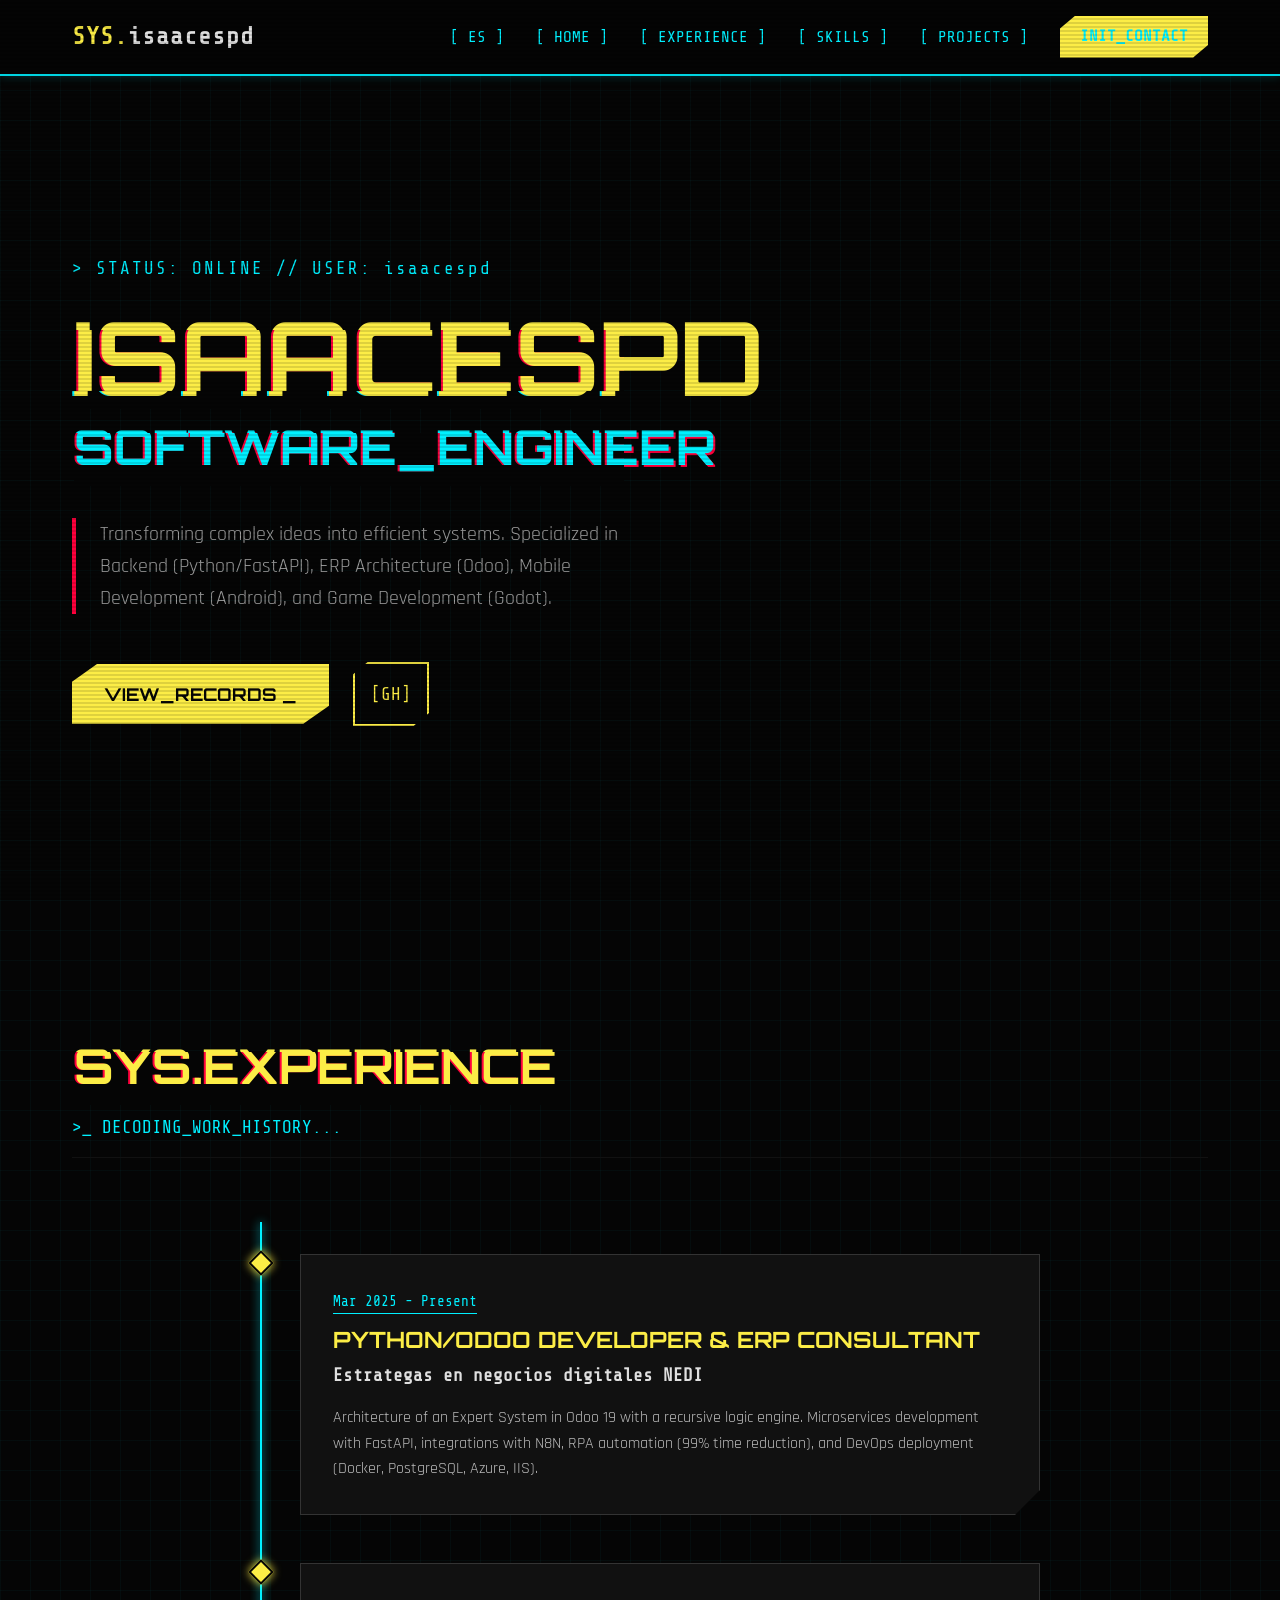
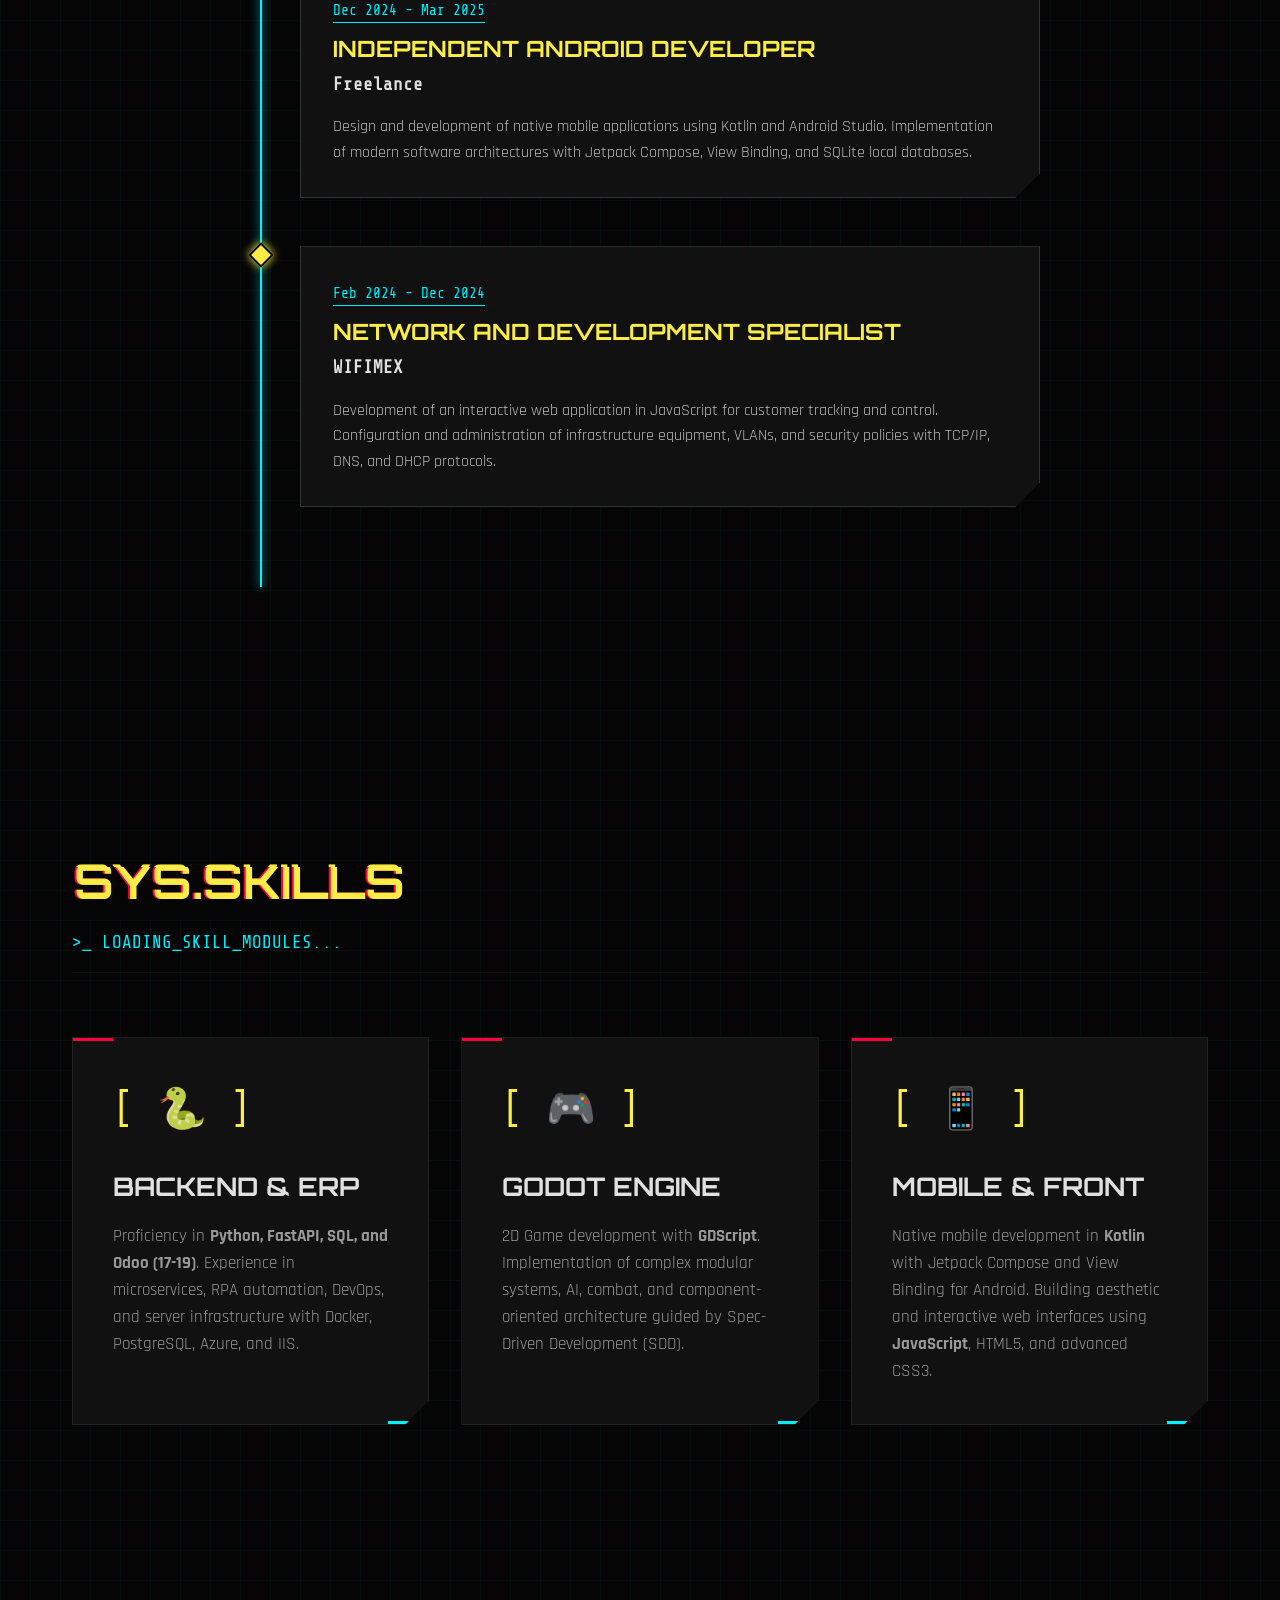
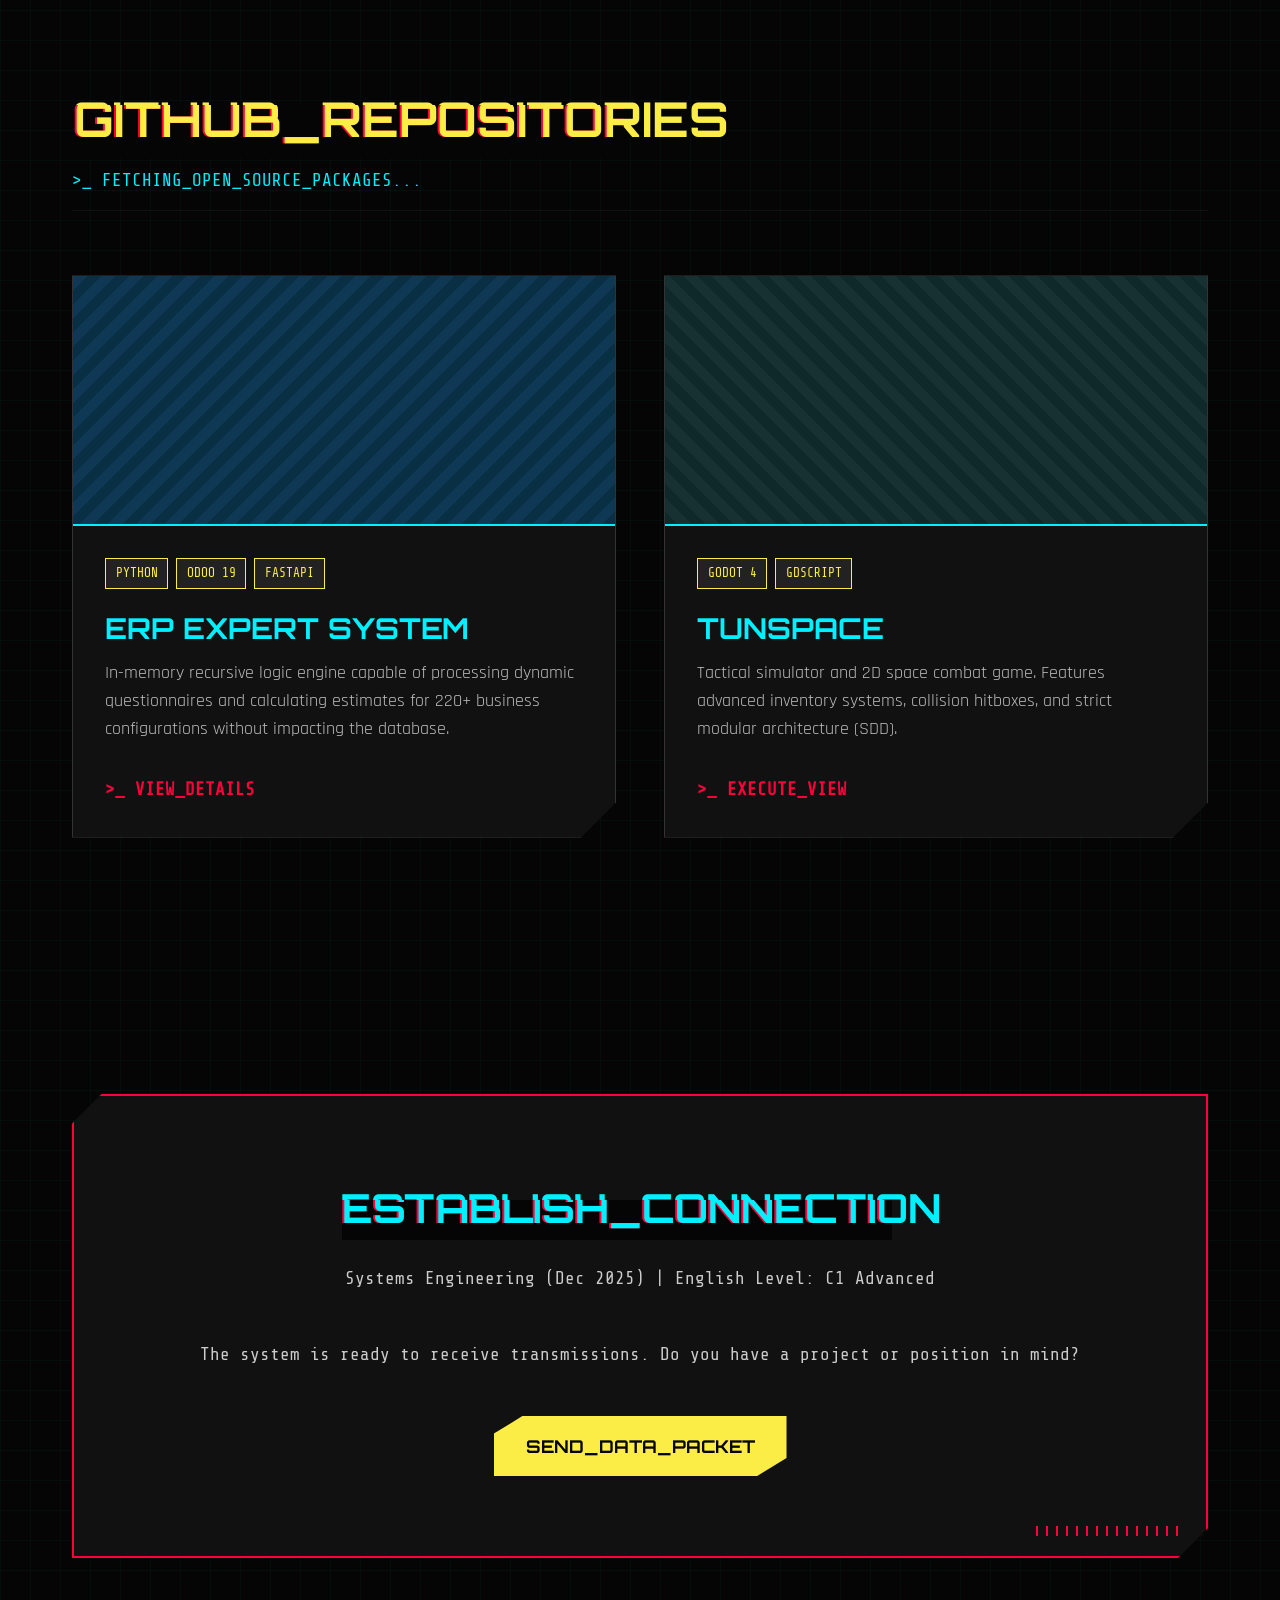
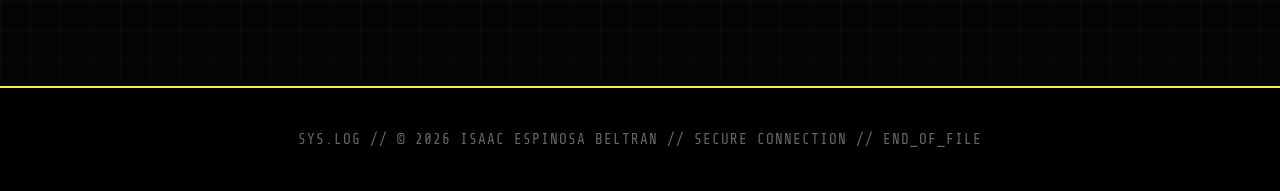
==== en.html @ ee54da90 "Add English translation (en.html) and language toggle" ====
<!DOCTYPE html>
<html lang="en">
<head>
    <meta charset="UTF-8">
    <meta name="viewport" content="width=device-width, initial-scale=1.0">
    <title>Isaac Espinosa | SYS.PORTFOLIO</title>
    <meta name="description" content="Professional portfolio of Isaac Espinosa Beltran, software developer. Cyberpunk edition.">
    <link rel="preconnect" href="https://fonts.googleapis.com">
    <link rel="preconnect" href="https://fonts.gstatic.com" crossorigin>
    <link href="https://fonts.googleapis.com/css2?family=Orbitron:wght@400;700;900&family=Rajdhani:wght@400;500;600;700&family=Share+Tech+Mono&display=swap" rel="stylesheet">
    <link rel="stylesheet" href="style.css">
</head>
<body>
    <!-- Terminal Overlay -->
    <div class="scanlines"></div>

    <!-- Navigation -->
    <nav class="navbar">
        <div class="nav-content">
            <a href="#" class="logo">SYS.<span>isaacespd</span></a>
            <ul class="nav-links">
                <li><a href="index.html">[ ES ]</a></li>
                <li><a href="#inicio">[ HOME ]</a></li>
                <li><a href="#experiencia">[ EXPERIENCE ]</a></li>
                <li><a href="#habilidades">[ SKILLS ]</a></li>
                <li><a href="#proyectos">[ PROJECTS ]</a></li>
                <li><a href="#contacto" class="btn-cyberpunk btn-small">INIT_CONTACT</a></li>
            </ul>
        </div>
    </nav>

    <main>
        <!-- Hero Section -->
        <section id="inicio" class="hero">
            <div class="hero-content fade-in">
                <div class="terminal-badge">> STATUS: ONLINE // USER: isaacespd</div>
                <h1 class="hero-title glitch" data-text="isaacespd">isaacespd</h1>
                <h2 class="hero-subtitle glitch" data-text="Software_Engineer">Software_Engineer</h2>
                <p class="hero-desc">Transforming complex ideas into efficient systems. Specialized in Backend (Python/FastAPI), ERP Architecture (Odoo), Mobile Development (Android), and Game Development (Godot).</p>
                <div class="hero-actions">
                    <a href="#experiencia" class="btn-cyberpunk">VIEW_RECORDS <span class="blinking-cursor">_</span></a>
                    <a href="https://github.com/Isaacespd" target="_blank" class="btn-icon">
                        [GH]
                    </a>
                </div>
            </div>
        </section>

        <!-- Experience Section -->
        <section id="experiencia" class="section">
            <div class="section-header fade-in">
                <h2 class="glitch" data-text="SYS.EXPERIENCE">SYS.EXPERIENCE</h2>
                <p>>_ DECODING_WORK_HISTORY...</p>
            </div>
            
            <div class="timeline">
                <!-- Exp 1 -->
                <div class="timeline-item fade-in">
                    <div class="timeline-dot"></div>
                    <div class="timeline-content">
                        <span class="timeline-date">Mar 2025 - Present</span>
                        <h3>Python/Odoo Developer & ERP Consultant</h3>
                        <h4>Estrategas en negocios digitales NEDI</h4>
                        <p>Architecture of an Expert System in Odoo 19 with a recursive logic engine. Microservices development with FastAPI, integrations with N8N, RPA automation (99% time reduction), and DevOps deployment (Docker, PostgreSQL, Azure, IIS).</p>
                    </div>
                </div>
                
                <!-- Exp 2 -->
                <div class="timeline-item fade-in">
                    <div class="timeline-dot"></div>
                    <div class="timeline-content">
                        <span class="timeline-date">Dec 2024 - Mar 2025</span>
                        <h3>Independent Android Developer</h3>
                        <h4>Freelance</h4>
                        <p>Design and development of native mobile applications using Kotlin and Android Studio. Implementation of modern software architectures with Jetpack Compose, View Binding, and SQLite local databases.</p>
                    </div>
                </div>

                <!-- Exp 3 -->
                <div class="timeline-item fade-in">
                    <div class="timeline-dot"></div>
                    <div class="timeline-content">
                        <span class="timeline-date">Feb 2024 - Dec 2024</span>
                        <h3>Network and Development Specialist</h3>
                        <h4>WIFIMEX</h4>
                        <p>Development of an interactive web application in JavaScript for customer tracking and control. Configuration and administration of infrastructure equipment, VLANs, and security policies with TCP/IP, DNS, and DHCP protocols.</p>
                    </div>
                </div>
            </div>
        </section>

        <!-- Skills Section -->
        <section id="habilidades" class="section">
            <div class="section-header fade-in">
                <h2 class="glitch" data-text="SYS.SKILLS">SYS.SKILLS</h2>
                <p>>_ LOADING_SKILL_MODULES...</p>
            </div>
            
            <div class="skills-grid">
                <div class="skill-card fade-in">
                    <div class="card-deco-top"></div>
                    <div class="skill-icon">[ 🐍 ]</div>
                    <h3>Backend & ERP</h3>
                    <p>Proficiency in <strong>Python, FastAPI, SQL, and Odoo (17-19)</strong>. Experience in microservices, RPA automation, DevOps, and server infrastructure with Docker, PostgreSQL, Azure, and IIS.</p>
                    <div class="card-deco-bottom"></div>
                </div>
                <div class="skill-card fade-in" style="transition-delay: 0.1s;">
                    <div class="card-deco-top"></div>
                    <div class="skill-icon">[ 🎮 ]</div>
                    <h3>Godot Engine</h3>
                    <p>2D Game development with <strong>GDScript</strong>. Implementation of complex modular systems, AI, combat, and component-oriented architecture guided by Spec-Driven Development (SDD).</p>
                    <div class="card-deco-bottom"></div>
                </div>
                <div class="skill-card fade-in" style="transition-delay: 0.2s;">
                    <div class="card-deco-top"></div>
                    <div class="skill-icon">[ 📱 ]</div>
                    <h3>Mobile & Front</h3>
                    <p>Native mobile development in <strong>Kotlin</strong> with Jetpack Compose and View Binding for Android. Building aesthetic and interactive web interfaces using <strong>JavaScript</strong>, HTML5, and advanced CSS3.</p>
                    <div class="card-deco-bottom"></div>
                </div>
            </div>
        </section>

        <!-- Projects Section -->
        <section id="proyectos" class="section">
            <div class="section-header fade-in">
                <h2 class="glitch" data-text="GITHUB_REPOSITORIES">GITHUB_REPOSITORIES</h2>
                <p>>_ FETCHING_OPEN_SOURCE_PACKAGES...</p>
            </div>
            
            <div class="projects-grid">
                <!-- Project 1 (Odoo) -->
                <div class="project-card fade-in">
                    <div class="project-img bg-cyberpunk-alt">
                        <div class="overlay-scan"></div>
                    </div>
                    <div class="project-info">
                        <div class="project-tags">
                            <span class="tag">PYTHON</span>
                            <span class="tag">ODOO 19</span>
                            <span class="tag">FASTAPI</span>
                        </div>
                        <h3>ERP Expert System</h3>
                        <p>In-memory recursive logic engine capable of processing dynamic questionnaires and calculating estimates for 220+ business configurations without impacting the database.</p>
                        <a href="#experiencia" class="project-link">>_ VIEW_DETAILS</a>
                    </div>
                </div>

                <!-- Project 2 (Tunspace) -->
                <div class="project-card fade-in" style="transition-delay: 0.1s;">
                    <div class="project-img bg-cyberpunk">
                        <div class="overlay-scan"></div>
                    </div>
                    <div class="project-info">
                        <div class="project-tags">
                            <span class="tag">GODOT 4</span>
                            <span class="tag">GDSCRIPT</span>
                        </div>
                        <h3>Tunspace</h3>
                        <p>Tactical simulator and 2D space combat game. Features advanced inventory systems, collision hitboxes, and strict modular architecture (SDD).</p>
                        <a href="https://github.com/" target="_blank" class="project-link">>_ EXECUTE_VIEW</a>
                    </div>
                </div>
            </div>
        </section>

        <!-- Contact Section -->
        <section id="contacto" class="section">
            <div class="contact-card fade-in">
                <h2 class="glitch" data-text="ESTABLISH_CONNECTION">ESTABLISH_CONNECTION</h2>
                <p>Systems Engineering (Dec 2025) | English Level: C1 Advanced</p>
                <p>The system is ready to receive transmissions. Do you have a project or position in mind?</p>
                <a href="mailto:isaacespinosabel@gmail.com" class="btn-cyberpunk">SEND_DATA_PACKET</a>
                <div class="deco-lines"></div>
            </div>
        </section>
    </main>

    <footer>
        <p>SYS.LOG // &copy; 2026 ISAAC ESPINOSA BELTRAN // SECURE CONNECTION // END_OF_FILE</p>
    </footer>

    <script src="script.js"></script>
</body>
</html>
---- style.css ----
:root {
    /* Paleta Cyberpunk */
    --cp-yellow: #fced46; /* Cyberpunk Yellow */
    --cp-blue: #00f0ff; /* Neon Blue */
    --cp-red: #ff003c;  /* Neon Red/Pink */
    --cp-dark: #050505; /* Black */
    --cp-gray: #111111;
    --cp-text: #e0e0e0;
    
    /* Tipografías */
    --font-heading: 'Orbitron', sans-serif;
    --font-body: 'Rajdhani', sans-serif;
    --font-mono: 'Share Tech Mono', monospace;
    
    --transition: all 0.25s ease-out;
}

* {
    margin: 0;
    padding: 0;
    box-sizing: border-box;
}

html {
    scroll-behavior: smooth;
    background-color: var(--cp-dark);
}

body {
    background-color: var(--cp-dark);
    color: var(--cp-text);
    font-family: var(--font-body);
    font-size: 1.1rem;
    line-height: 1.6;
    overflow-x: hidden;
    position: relative;
    /* Patrón de cuadrícula de fondo */
    background-image: 
        linear-gradient(rgba(0, 240, 255, 0.03) 1px, transparent 1px),
        linear-gradient(90deg, rgba(0, 240, 255, 0.03) 1px, transparent 1px);
    background-size: 30px 30px;
}

/* Efecto de TV CTR (Scanlines) */
.scanlines {
    position: fixed;
    top: 0;
    left: 0;
    width: 100vw;
    height: 100vh;
    background: linear-gradient(to bottom, rgba(255,255,255,0), rgba(255,255,255,0) 50%, rgba(0,0,0,0.15) 50%, rgba(0,0,0,0.15));
    background-size: 100% 4px;
    z-index: 9999;
    pointer-events: none;
    opacity: 0.8;
}

/* Tipografía Básica */
h1, h2, h3 {
    font-family: var(--font-heading);
    text-transform: uppercase;
    color: var(--cp-text);
}

/* Efecto Glitch para Texto */
.glitch {
    position: relative;
    display: inline-block;
}

.glitch::before, .glitch::after {
    content: attr(data-text);
    position: absolute;
    top: 0;
    left: 0;
    width: 100%;
    height: 100%;
    background: var(--cp-dark);
}

.glitch::before {
    left: 2px;
    text-shadow: -2px 0 var(--cp-red);
    clip: rect(24px, 550px, 90px, 0);
    animation: glitch-anim 3s infinite linear alternate-reverse;
}

.glitch::after {
    left: -2px;
    text-shadow: -2px 0 var(--cp-blue);
    clip: rect(85px, 550px, 140px, 0);
    animation: glitch-anim 2.5s infinite linear alternate-reverse;
}

@keyframes glitch-anim {
    0% { clip: rect(20px, 9999px, 91px, 0); }
    5% { clip: rect(62px, 9999px, 12px, 0); }
    10% { clip: rect(100px, 9999px, 83px, 0); }
    15% { clip: rect(4px, 9999px, 10px, 0); }
    20% { clip: rect(72px, 9999px, 35px, 0); }
    25% { clip: rect(100px, 9999px, 53px, 0); }
    30% { clip: rect(25px, 9999px, 20px, 0); }
    35% { clip: rect(49px, 9999px, 60px, 0); }
    40% { clip: rect(12px, 9999px, 73px, 0); }
    45% { clip: rect(85px, 9999px, 2px, 0); }
    50% { clip: rect(51px, 9999px, 93px, 0); }
    55% { clip: rect(31px, 9999px, 12px, 0); }
    60% { clip: rect(74px, 9999px, 50px, 0); }
    65% { clip: rect(6px, 9999px, 85px, 0); }
    70% { clip: rect(43px, 9999px, 23px, 0); }
    75% { clip: rect(98px, 9999px, 18px, 0); }
    80% { clip: rect(15px, 9999px, 72px, 0); }
    85% { clip: rect(55px, 9999px, 49px, 0); }
    90% { clip: rect(100px, 9999px, 30px, 0); }
    95% { clip: rect(33px, 9999px, 55px, 0); }
    100% { clip: rect(66px, 9999px, 70px, 0); }
}

/* Barra de Navegación */
.navbar {
    position: fixed;
    top: 0;
    left: 0;
    width: 100%;
    padding: 1rem 0;
    z-index: 1000;
    background: rgba(5, 5, 5, 0.95);
    border-bottom: 2px solid var(--cp-blue);
    box-shadow: 0 0 10px rgba(0, 240, 255, 0.2);
}

.nav-content {
    max-width: 1200px;
    margin: 0 auto;
    padding: 0 2rem;
    display: flex;
    justify-content: space-between;
    align-items: center;
}

.logo {
    font-family: var(--font-mono);
    font-size: 1.5rem;
    font-weight: 700;
    color: var(--cp-yellow);
    text-decoration: none;
    letter-spacing: 1px;
}

.logo span {
    color: var(--cp-text);
}

.nav-links {
    display: flex;
    gap: 2rem;
    list-style: none;
    align-items: center;
}

.nav-links a {
    font-family: var(--font-mono);
    color: var(--cp-blue);
    text-decoration: none;
    font-size: 1rem;
    transition: var(--transition);
}

.nav-links a:hover {
    color: var(--cp-yellow);
    text-shadow: 0 0 8px var(--cp-yellow);
}

/* Botones Cyberpunk con Clip-Path */
.btn-cyberpunk {
    display: inline-block;
    padding: 1rem 2rem;
    font-family: var(--font-heading);
    font-weight: 700;
    font-size: 1.1rem;
    color: var(--cp-dark);
    background-color: var(--cp-yellow);
    text-decoration: none;
    text-transform: uppercase;
    position: relative;
    border: none;
    cursor: pointer;
    clip-path: polygon(10% 0, 100% 0, 100% 70%, 90% 100%, 0 100%, 0 30%);
    transition: background-color 0.2s ease, transform 0.2s ease;
}

.btn-cyberpunk:hover {
    background-color: var(--cp-blue);
    transform: translate(-2px, -2px);
}

.btn-small {
    padding: 0.5rem 1.25rem;
    font-size: 0.9rem;
}

/* Decoración pseudo-elemento del botón */
.btn-cyberpunk::after {
    content: 'R26';
    position: absolute;
    bottom: -15px;
    right: 0;
    font-family: var(--font-mono);
    font-size: 0.6rem;
    color: var(--cp-yellow);
}

.btn-icon {
    display: inline-flex;
    align-items: center;
    justify-content: center;
    padding: 1rem;
    font-family: var(--font-mono);
    color: var(--cp-yellow);
    background: transparent;
    border: 2px solid var(--cp-yellow);
    text-decoration: none;
    clip-path: polygon(20% 0, 100% 0, 100% 80%, 80% 100%, 0 100%, 0 20%);
    transition: var(--transition);
}

.btn-icon:hover {
    background: var(--cp-yellow);
    color: var(--cp-dark);
}

/* Layout Principal */
main {
    max-width: 1200px;
    margin: 0 auto;
    padding: 0 2rem;
}

.section {
    padding: 8rem 0;
    position: relative;
}

/* Sección Hero */
.hero {
    min-height: 100vh;
    display: flex;
    align-items: center;
    padding-top: 5rem;
    position: relative;
}

.hero-content {
    max-width: 800px;
    position: relative;
    z-index: 10;
}

.terminal-badge {
    font-family: var(--font-mono);
    color: var(--cp-blue);
    margin-bottom: 1.5rem;
    font-size: 1.1rem;
    letter-spacing: 2px;
}

.hero-title {
    font-size: clamp(4rem, 8vw, 6.5rem);
    color: var(--cp-yellow);
    margin-bottom: 0;
    line-height: 1;
}

.hero-subtitle {
    font-size: clamp(2rem, 4vw, 3rem);
    color: var(--cp-blue);
    margin-bottom: 2rem;
    text-shadow: 2px 2px 0px var(--cp-red);
}

.hero-desc {
    font-size: 1.25rem;
    color: #a0a0a0;
    margin-bottom: 3rem;
    max-width: 600px;
    border-left: 4px solid var(--cp-red);
    padding-left: 1.5rem;
}

.hero-actions {
    display: flex;
    gap: 1.5rem;
    align-items: center;
}

.blinking-cursor {
    animation: blink 1s step-end infinite;
}

@keyframes blink {
    50% { opacity: 0; }
}

/* Sección Habilidades */
.section-header {
    margin-bottom: 4rem;
    border-bottom: 1px solid var(--cp-gray);
    padding-bottom: 1rem;
}

.section-header h2 {
    font-size: 3rem;
    color: var(--cp-yellow);
}

.section-header p {
    font-family: var(--font-mono);
    color: var(--cp-blue);
    margin-top: 0.5rem;
    font-size: 1.1rem;
}

.skills-grid {
    display: grid;
    grid-template-columns: repeat(auto-fit, minmax(300px, 1fr));
    gap: 2rem;
}

.skill-card {
    background: var(--cp-gray);
    padding: 2.5rem;
    position: relative;
    border: 1px solid #222;
    clip-path: polygon(0 0, 100% 0, 100% calc(100% - 25px), calc(100% - 25px) 100%, 0 100%);
    transition: var(--transition);
}

.skill-card:hover {
    border-color: var(--cp-blue);
    background: #151515;
    box-shadow: inset 0 0 15px rgba(0, 240, 255, 0.1);
}

.card-deco-top {
    position: absolute;
    top: 0; left: 0; width: 40px; height: 3px;
    background: var(--cp-red);
}

.card-deco-bottom {
    position: absolute;
    bottom: 0; right: 0; width: 40px; height: 3px;
    background: var(--cp-blue);
}

.skill-icon {
    font-family: var(--font-mono);
    font-size: 2.5rem;
    color: var(--cp-yellow);
    margin-bottom: 1.5rem;
}

.skill-card h3 {
    font-size: 1.6rem;
    margin-bottom: 1rem;
    color: var(--cp-text);
}

.skill-card p {
    color: #999;
    font-size: 1.05rem;
}

/* Sección Proyectos */
.projects-grid {
    display: grid;
    grid-template-columns: repeat(auto-fit, minmax(400px, 1fr));
    gap: 3rem;
}

.project-card {
    background: var(--cp-gray);
    position: relative;
    border: 1px solid #333;
    clip-path: polygon(0 0, 100% 0, 100% calc(100% - 35px), calc(100% - 35px) 100%, 0 100%);
    transition: var(--transition);
}

.project-card:hover {
    border-color: var(--cp-yellow);
    transform: translateY(-5px);
}

.project-img {
    width: 100%;
    height: 250px;
    position: relative;
    overflow: hidden;
}

/* Placeholder Patterns */
.bg-cyberpunk {
    background: repeating-linear-gradient(45deg, #111, #111 10px, #1a1a1a 10px, #1a1a1a 20px);
}

.bg-cyberpunk-alt {
    background: repeating-linear-gradient(-45deg, #0a192f, #0a192f 10px, #112240 10px, #112240 20px);
}

.overlay-scan {
    position: absolute;
    top: 0; left: 0; width: 100%; height: 100%;
    background: rgba(0, 240, 255, 0.1);
    border-bottom: 2px solid var(--cp-blue);
}

.project-info {
    padding: 2rem;
}

.project-tags {
    display: flex;
    gap: 0.5rem;
    margin-bottom: 1rem;
}

.tag {
    font-family: var(--font-mono);
    font-size: 0.8rem;
    padding: 0.25rem 0.6rem;
    background: #222;
    color: var(--cp-yellow);
    border: 1px solid var(--cp-yellow);
}

.project-info h3 {
    font-size: 1.8rem;
    margin-bottom: 0.5rem;
    color: var(--cp-blue);
}

.project-info p {
    color: #bbb;
    margin-bottom: 2rem;
}

.project-link {
    font-family: var(--font-mono);
    color: var(--cp-red);
    text-decoration: none;
    font-weight: bold;
    display: inline-block;
    transition: var(--transition);
}

.project-link:hover {
    color: var(--cp-yellow);
    text-shadow: 0 0 8px var(--cp-yellow);
}

/* Sección Contacto */
.contact-card {
    background: var(--cp-gray);
    border: 2px solid var(--cp-red);
    padding: 5rem 2rem;
    text-align: center;
    position: relative;
    clip-path: polygon(30px 0, 100% 0, 100% calc(100% - 30px), calc(100% - 30px) 100%, 0 100%, 0 30px);
}

.contact-card h2 {
    font-size: 2.5rem;
    color: var(--cp-blue);
    margin-bottom: 1.5rem;
}

.contact-card p {
    font-family: var(--font-mono);
    color: #ccc;
    font-size: 1.1rem;
    margin-bottom: 3rem;
}

.deco-lines {
    position: absolute;
    bottom: 20px;
    right: 20px;
    width: 150px;
    height: 10px;
    background: repeating-linear-gradient(90deg, var(--cp-red), var(--cp-red) 2px, transparent 2px, transparent 10px);
}

/* Footer */
footer {
    background: #000;
    border-top: 2px solid var(--cp-yellow);
    padding: 2.5rem;
    text-align: center;
    font-family: var(--font-mono);
    color: #666;
    font-size: 0.9rem;
    letter-spacing: 1px;
}

/* Timeline de Experiencia */
.timeline {
    position: relative;
    max-width: 800px;
    margin: 0 auto;
    padding: 2rem 0;
}

.timeline::before {
    content: '';
    position: absolute;
    top: 0;
    left: 20px;
    height: 100%;
    width: 2px;
    background: var(--cp-blue);
    box-shadow: 0 0 10px var(--cp-blue);
}

.timeline-item {
    position: relative;
    padding-left: 60px;
    margin-bottom: 3rem;
}

.timeline-dot {
    position: absolute;
    left: 12px;
    top: 0;
    width: 18px;
    height: 18px;
    background: var(--cp-yellow);
    border: 2px solid var(--cp-dark);
    box-shadow: 0 0 10px var(--cp-yellow);
    transform: rotate(45deg);
}

.timeline-content {
    background: var(--cp-gray);
    padding: 2rem;
    border: 1px solid #333;
    clip-path: polygon(0 0, 100% 0, 100% calc(100% - 25px), calc(100% - 25px) 100%, 0 100%);
    transition: var(--transition);
}

.timeline-content:hover {
    border-color: var(--cp-red);
}

.timeline-date {
    display: inline-block;
    font-family: var(--font-mono);
    color: var(--cp-blue);
    font-size: 0.9rem;
    margin-bottom: 0.5rem;
    border-bottom: 1px solid var(--cp-blue);
}

.timeline-content h3 {
    color: var(--cp-yellow);
    font-size: 1.4rem;
    margin-bottom: 0.2rem;
}

.timeline-content h4 {
    color: var(--cp-text);
    font-size: 1.1rem;
    margin-bottom: 1rem;
    font-family: var(--font-mono);
}

.timeline-content p {
    color: #bbb;
    font-size: 1rem;
}

/* Animaciones y utilidades (Scroll Reveal) */
.fade-in {
    opacity: 0;
    transform: translateY(20px);
    transition: opacity 0.6s ease-out, transform 0.6s ease-out;
}

.fade-in.visible {
    opacity: 1;
    transform: translateY(0);
}

/* Responsivo */
@media (max-width: 768px) {
    .nav-links {
        display: none; /* Ideal para añadir menú lateral después */
    }
    
    .hero-title {
        font-size: 3rem;
    }
    
    .hero-subtitle {
        font-size: 1.8rem;
    }
    
    .section {
        padding: 5rem 0;
    }
    
    .projects-grid {
        grid-template-columns: 1fr;
    }
    
    .hero-actions {
        flex-direction: column;
        align-items: flex-start;
    }
}
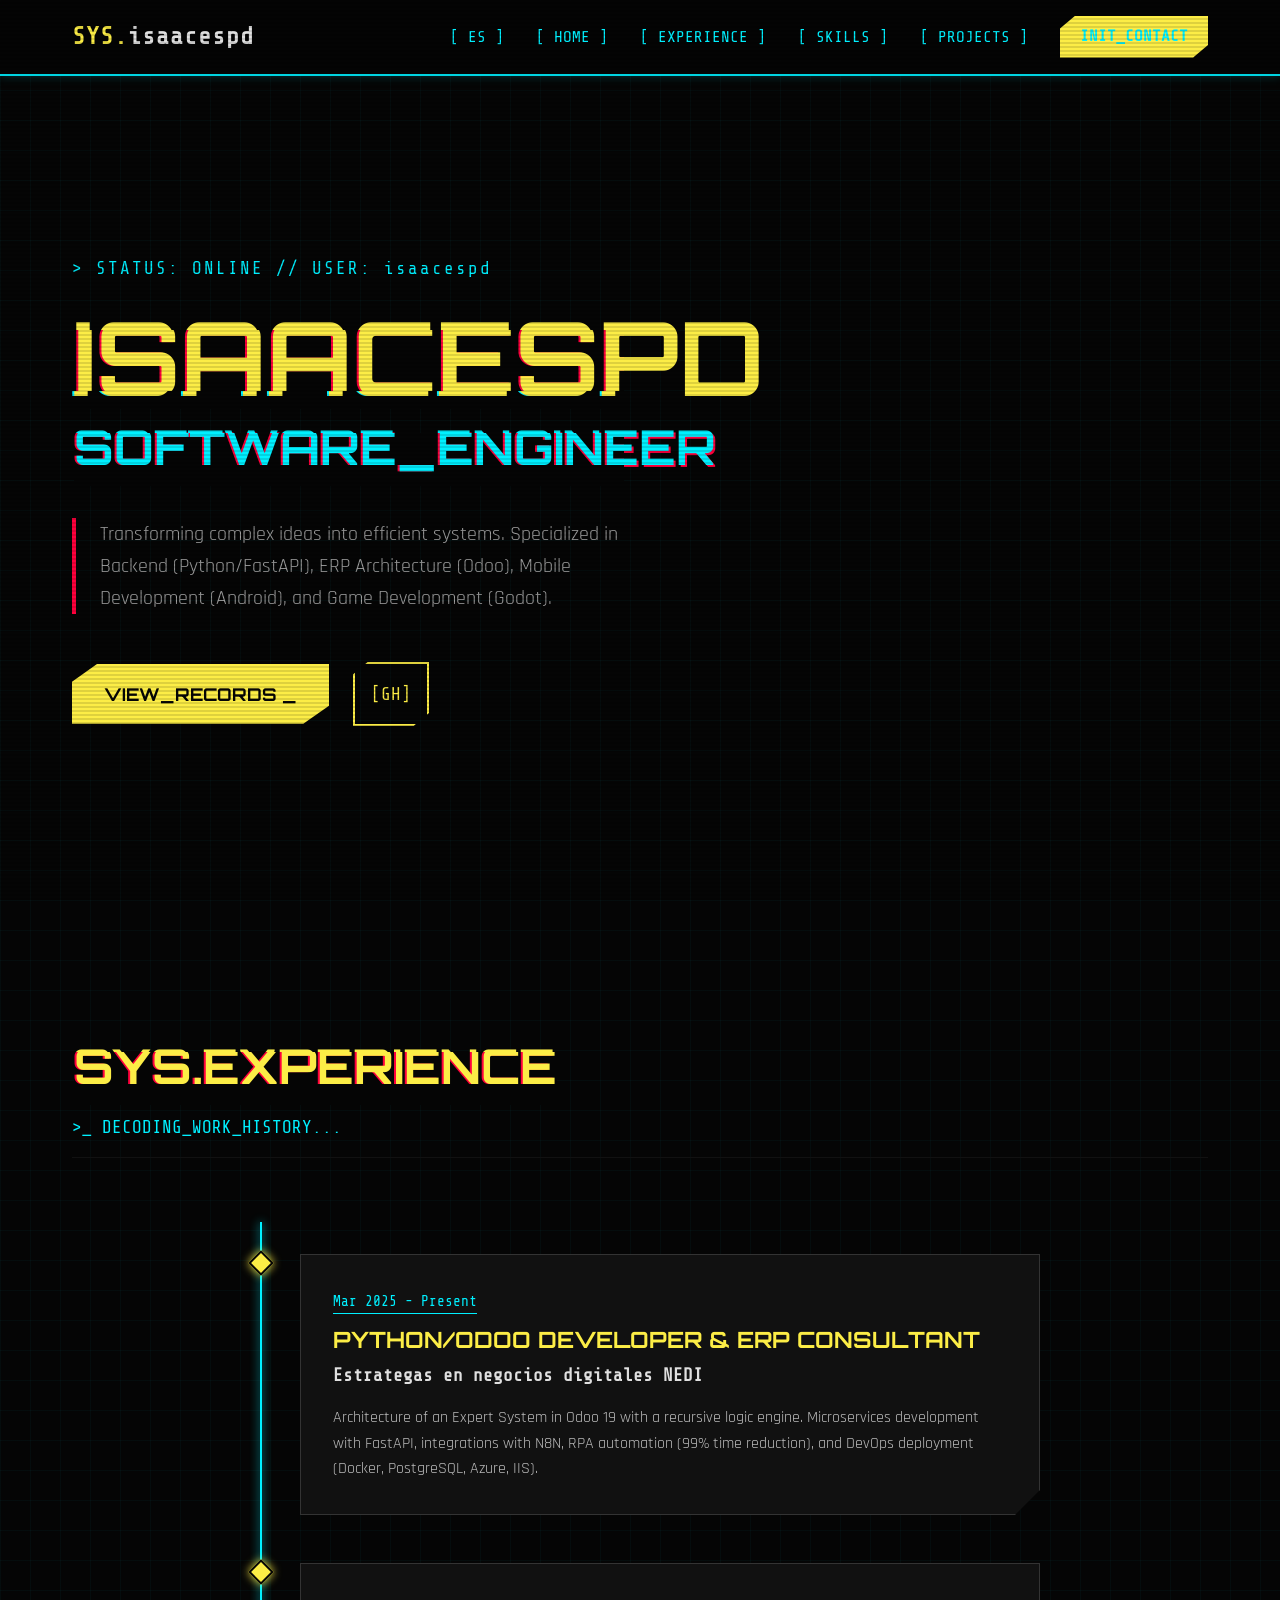
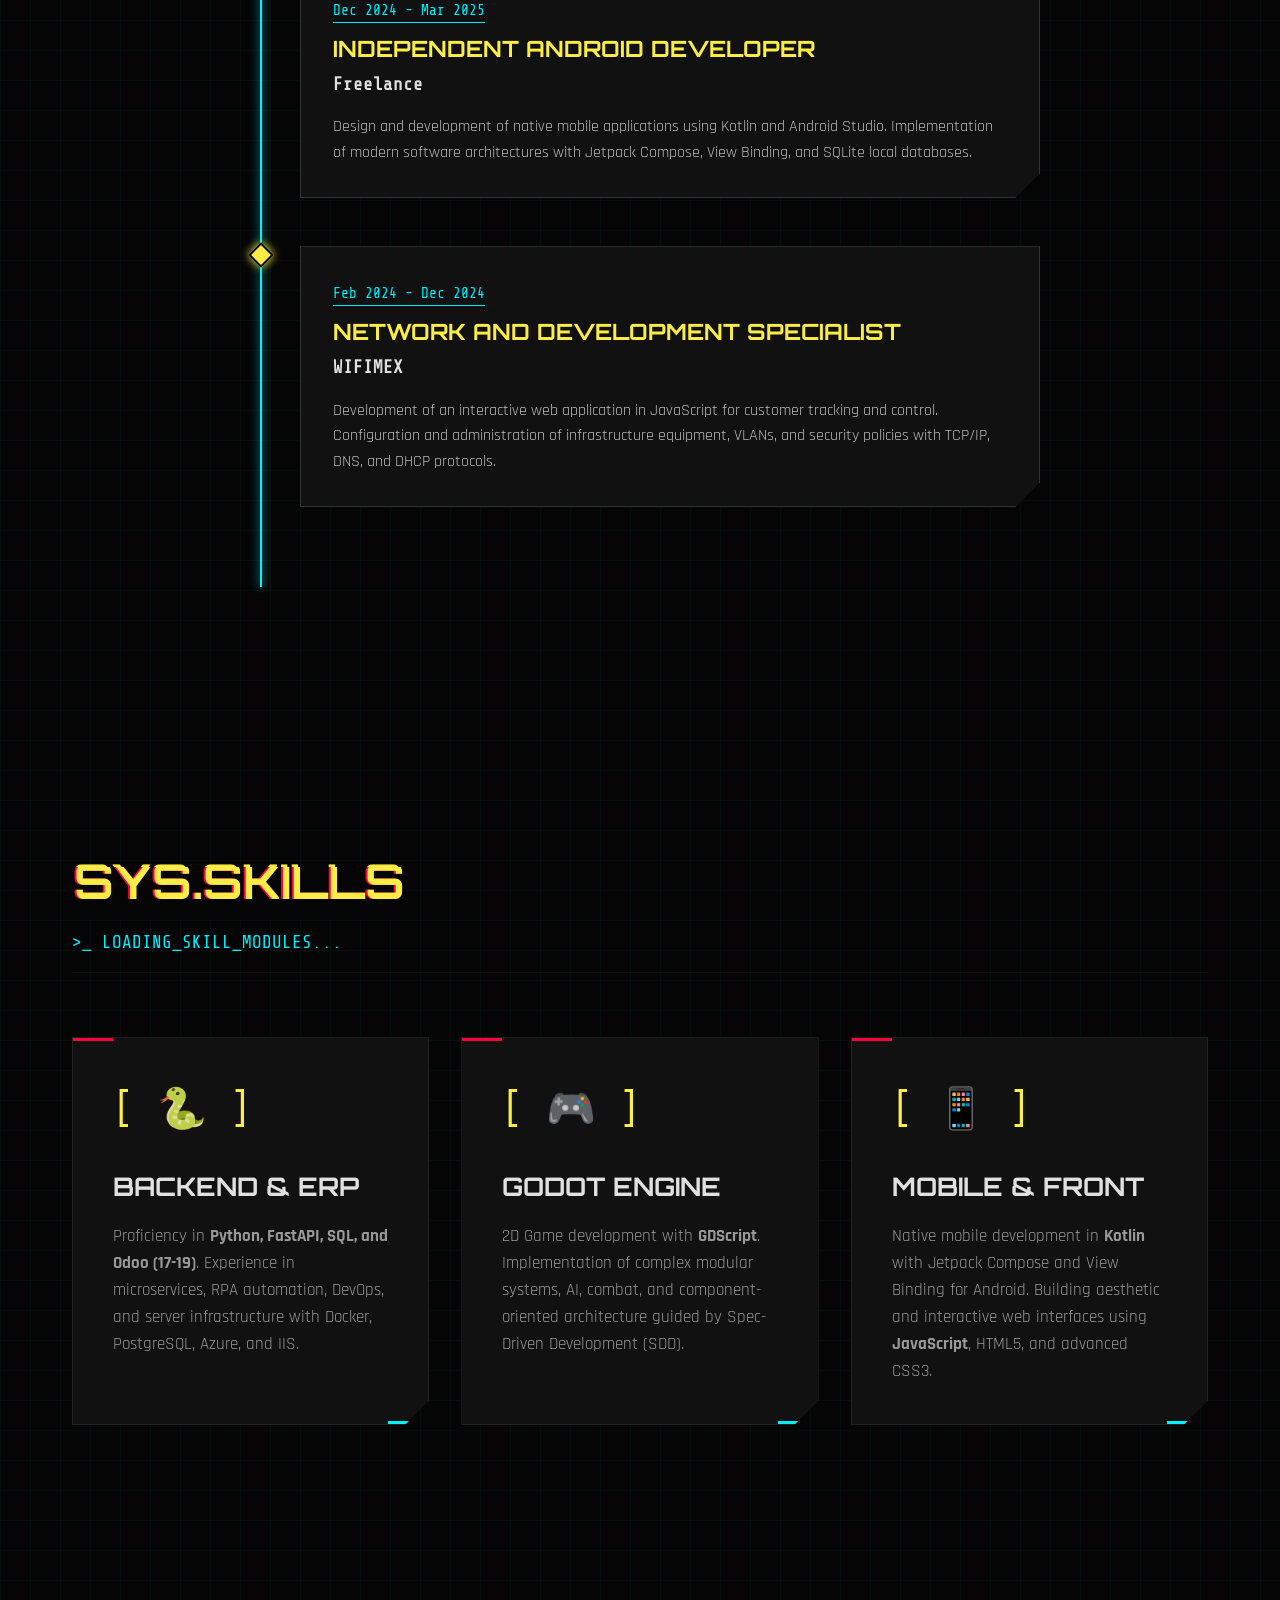
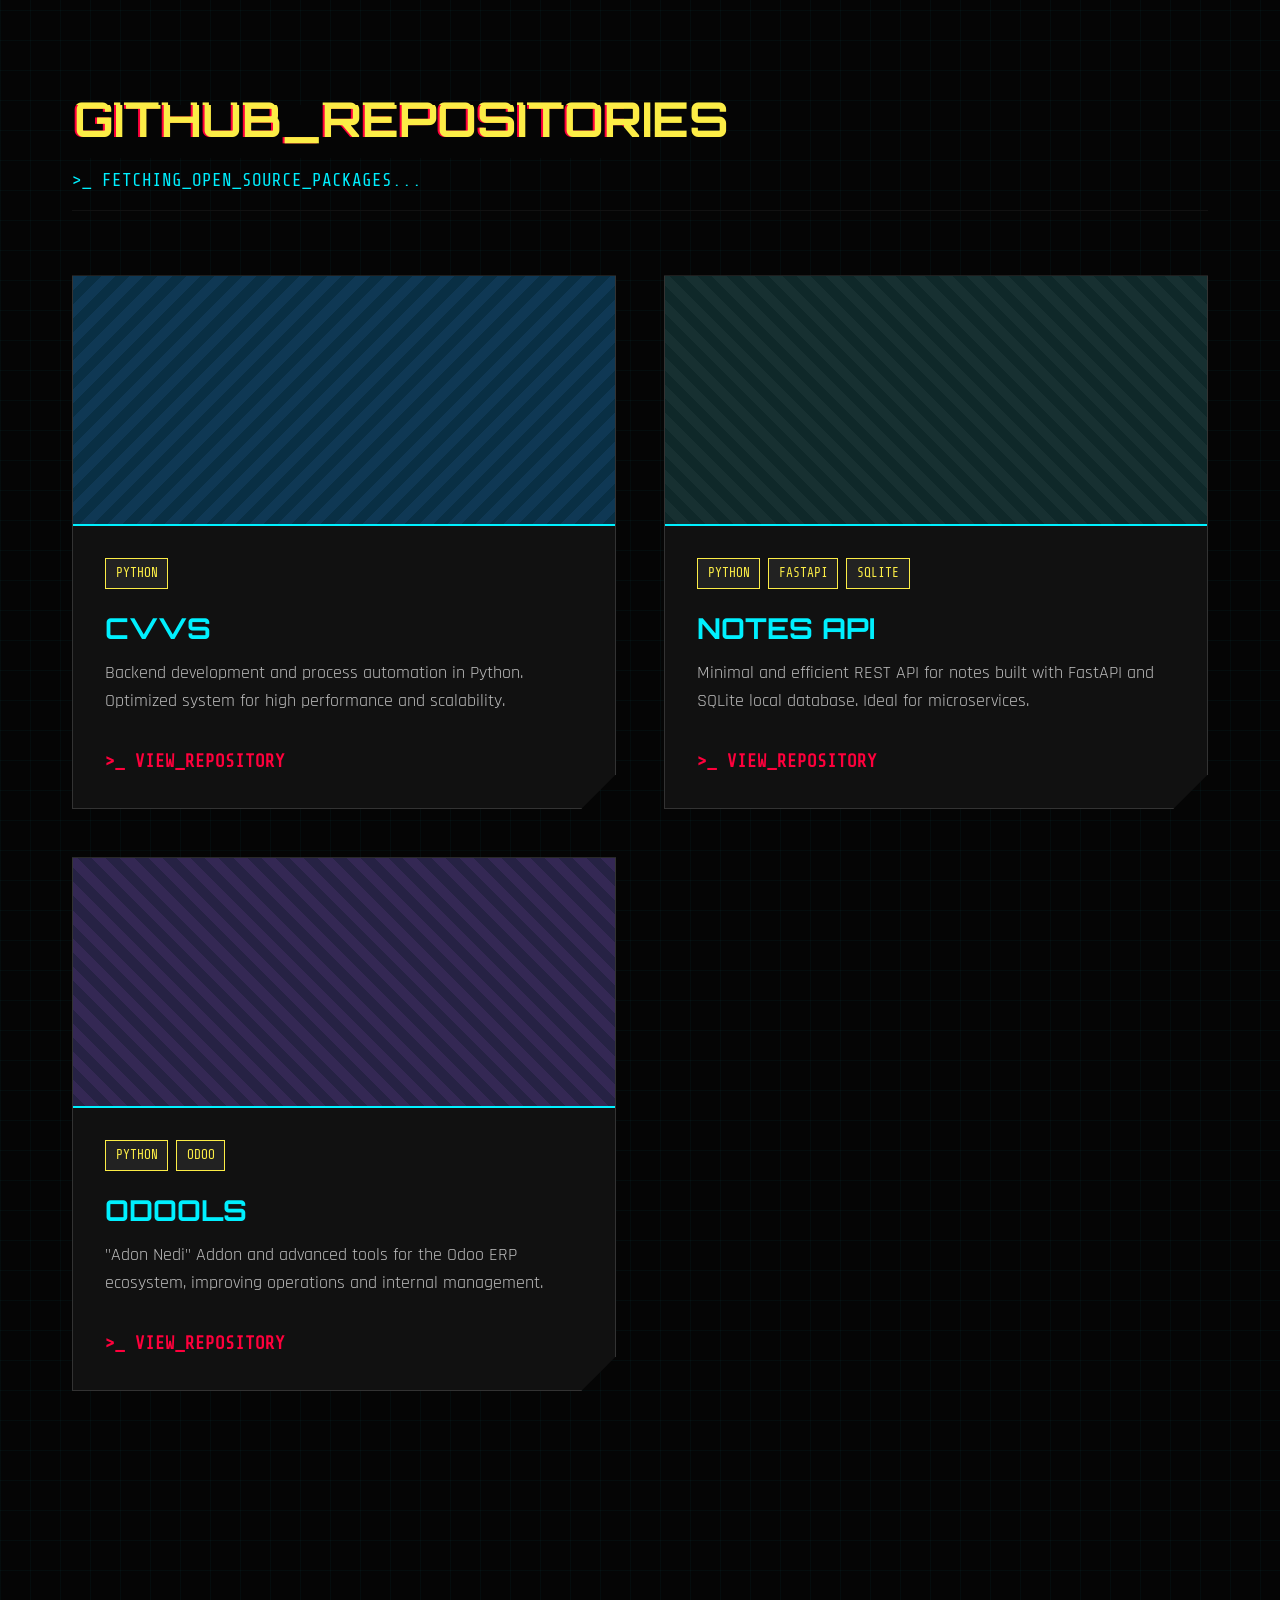
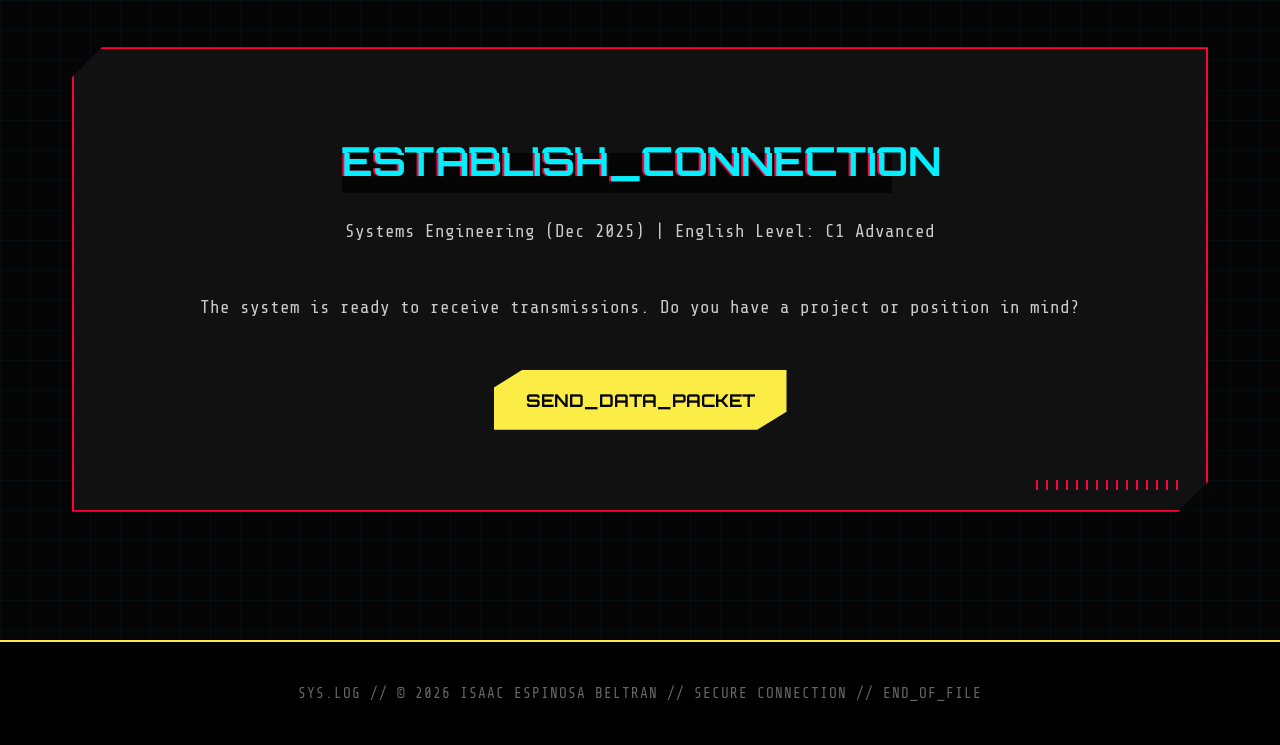
==== commit 7c00e136: "Update projects grid to show GitHub repositories CVVS, notes-api, and Odools" ====
--- a/en.html
+++ b/en.html
@@ -129,7 +129,7 @@
             </div>
             
             <div class="projects-grid">
-                <!-- Project 1 (Odoo) -->
+                <!-- Project 1 (CVVS) -->
                 <div class="project-card fade-in">
                     <div class="project-img bg-cyberpunk-alt">
                         <div class="overlay-scan"></div>
@@ -137,28 +137,43 @@
                     <div class="project-info">
                         <div class="project-tags">
                             <span class="tag">PYTHON</span>
-                            <span class="tag">ODOO 19</span>
-                            <span class="tag">FASTAPI</span>
                         </div>
-                        <h3>ERP Expert System</h3>
-                        <p>In-memory recursive logic engine capable of processing dynamic questionnaires and calculating estimates for 220+ business configurations without impacting the database.</p>
-                        <a href="#experiencia" class="project-link">>_ VIEW_DETAILS</a>
-                    </div>
-                </div>
-
-                <!-- Project 2 (Tunspace) -->
+                        <h3>CVVS</h3>
+                        <p>Backend development and process automation in Python. Optimized system for high performance and scalability.</p>
+                        <a href="https://github.com/Isaacespd/CVVS" target="_blank" class="project-link">>_ VIEW_REPOSITORY</a>
+                    </div>
+                </div>
+
+                <!-- Project 2 (Notes API) -->
                 <div class="project-card fade-in" style="transition-delay: 0.1s;">
                     <div class="project-img bg-cyberpunk">
                         <div class="overlay-scan"></div>
                     </div>
                     <div class="project-info">
                         <div class="project-tags">
-                            <span class="tag">GODOT 4</span>
-                            <span class="tag">GDSCRIPT</span>
+                            <span class="tag">PYTHON</span>
+                            <span class="tag">FASTAPI</span>
+                            <span class="tag">SQLITE</span>
                         </div>
-                        <h3>Tunspace</h3>
-                        <p>Tactical simulator and 2D space combat game. Features advanced inventory systems, collision hitboxes, and strict modular architecture (SDD).</p>
-                        <a href="https://github.com/" target="_blank" class="project-link">>_ EXECUTE_VIEW</a>
+                        <h3>Notes API</h3>
+                        <p>Minimal and efficient REST API for notes built with FastAPI and SQLite local database. Ideal for microservices.</p>
+                        <a href="https://github.com/Isaacespd/notes-api" target="_blank" class="project-link">>_ VIEW_REPOSITORY</a>
+                    </div>
+                </div>
+
+                <!-- Project 3 (Odools) -->
+                <div class="project-card fade-in" style="transition-delay: 0.2s;">
+                    <div class="project-img bg-cyberpunk-alt" style="background: repeating-linear-gradient(45deg, #2a0a2f, #2a0a2f 10px, #3a1140 10px, #3a1140 20px);">
+                        <div class="overlay-scan"></div>
+                    </div>
+                    <div class="project-info">
+                        <div class="project-tags">
+                            <span class="tag">PYTHON</span>
+                            <span class="tag">ODOO</span>
+                        </div>
+                        <h3>Odools</h3>
+                        <p>"Adon Nedi" Addon and advanced tools for the Odoo ERP ecosystem, improving operations and internal management.</p>
+                        <a href="https://github.com/Isaacespd/Odools" target="_blank" class="project-link">>_ VIEW_REPOSITORY</a>
                     </div>
                 </div>
             </div>
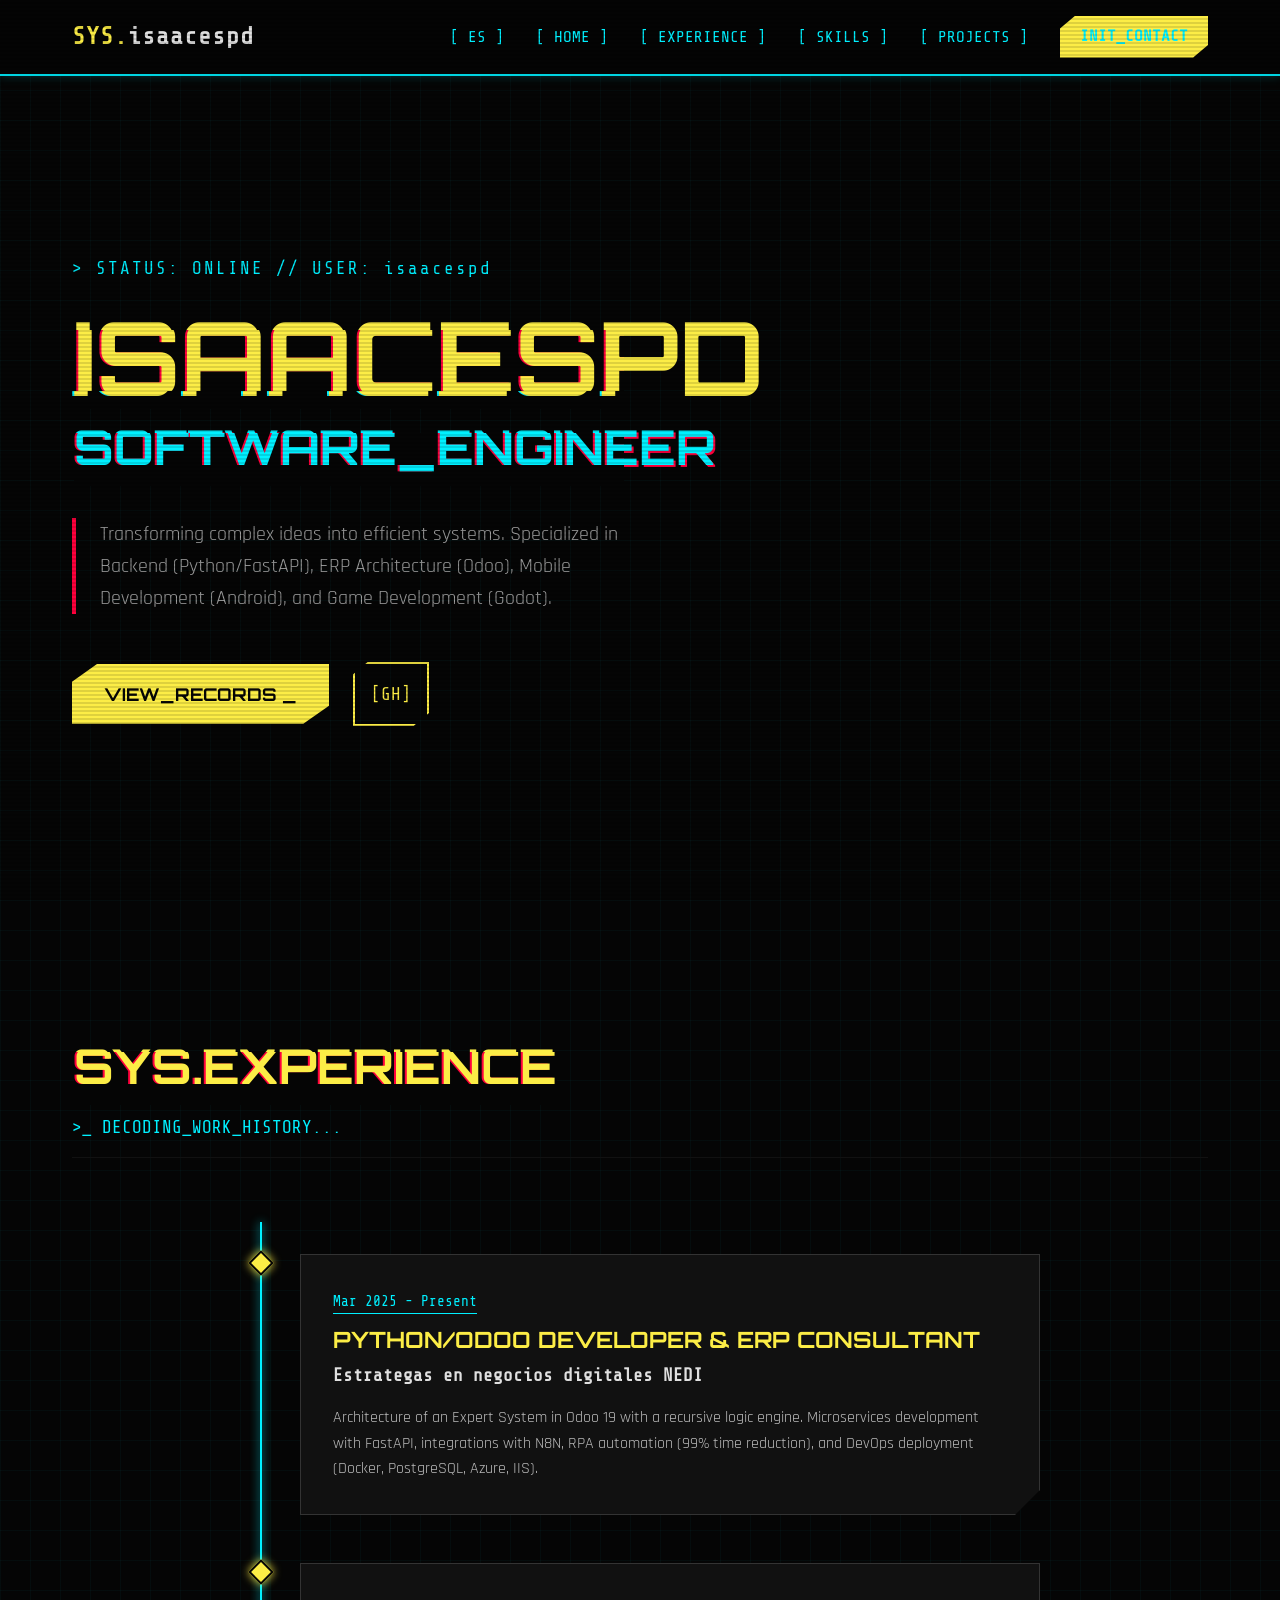
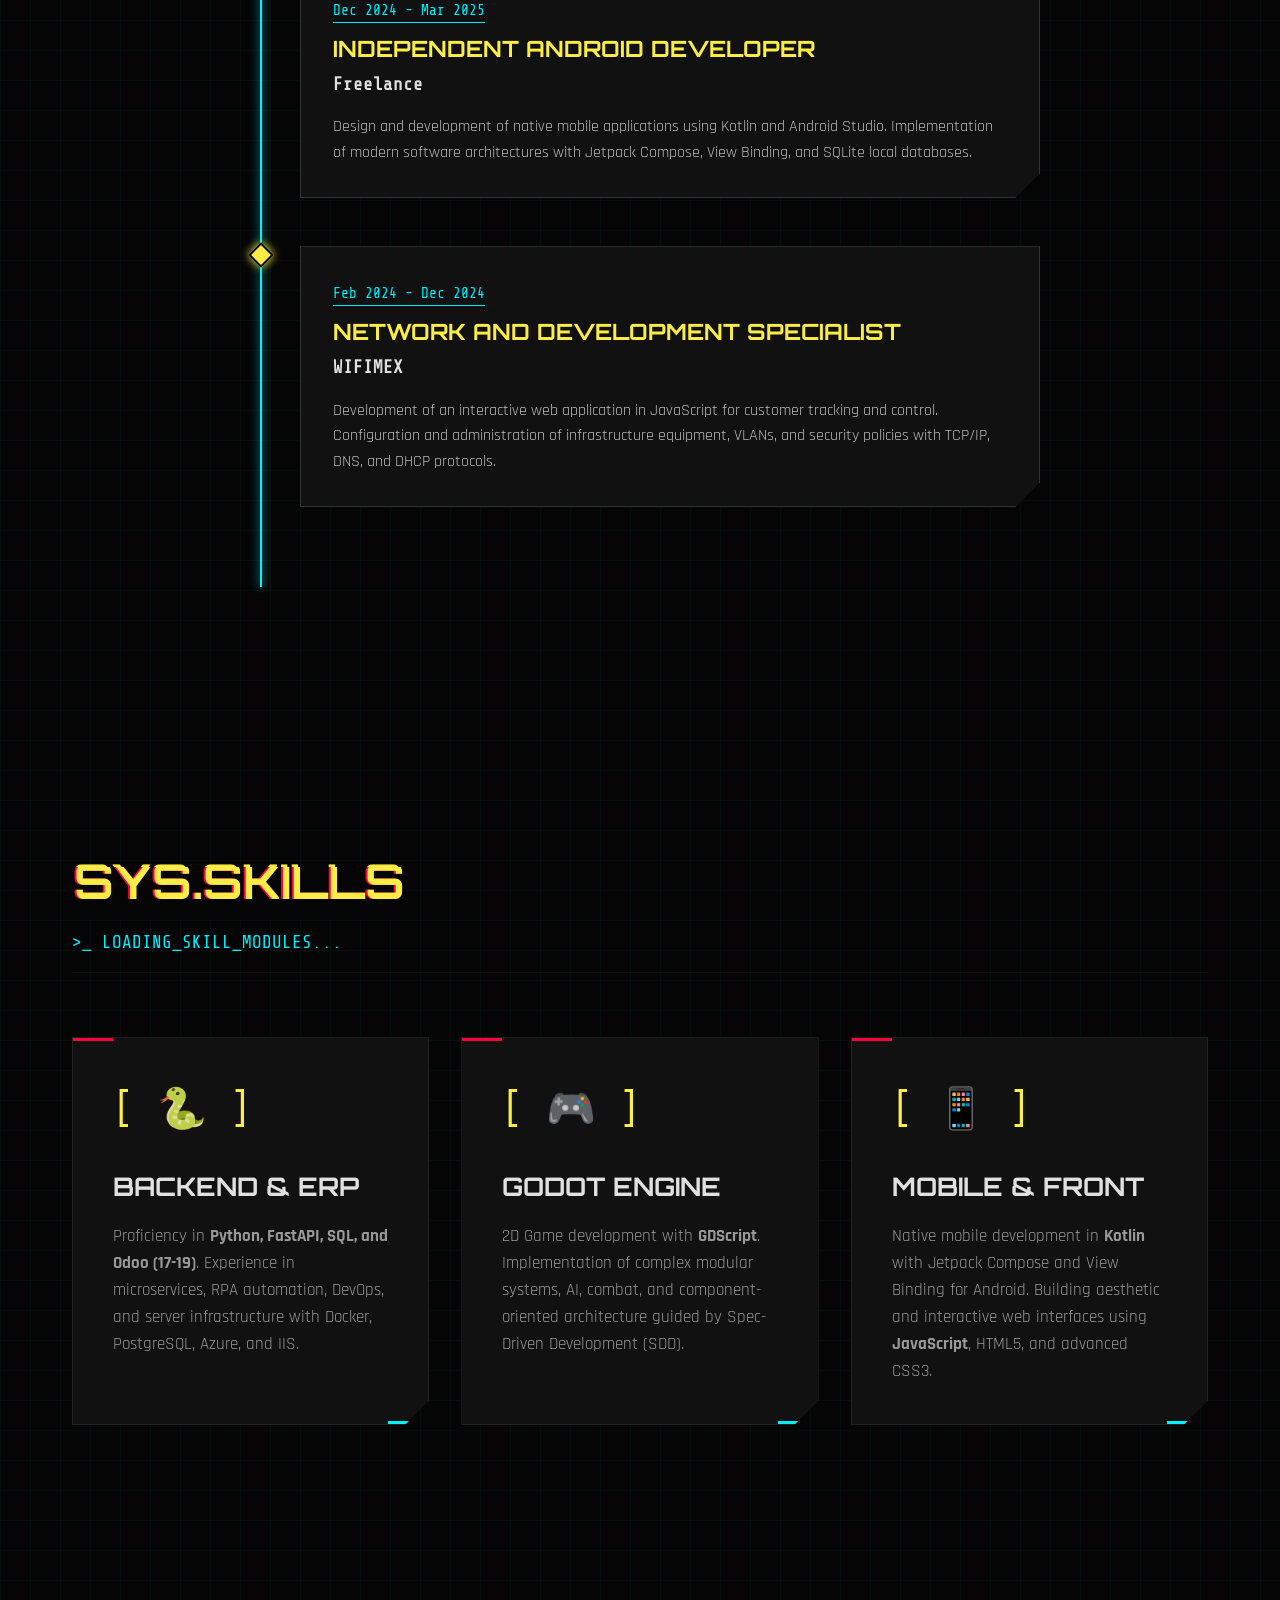
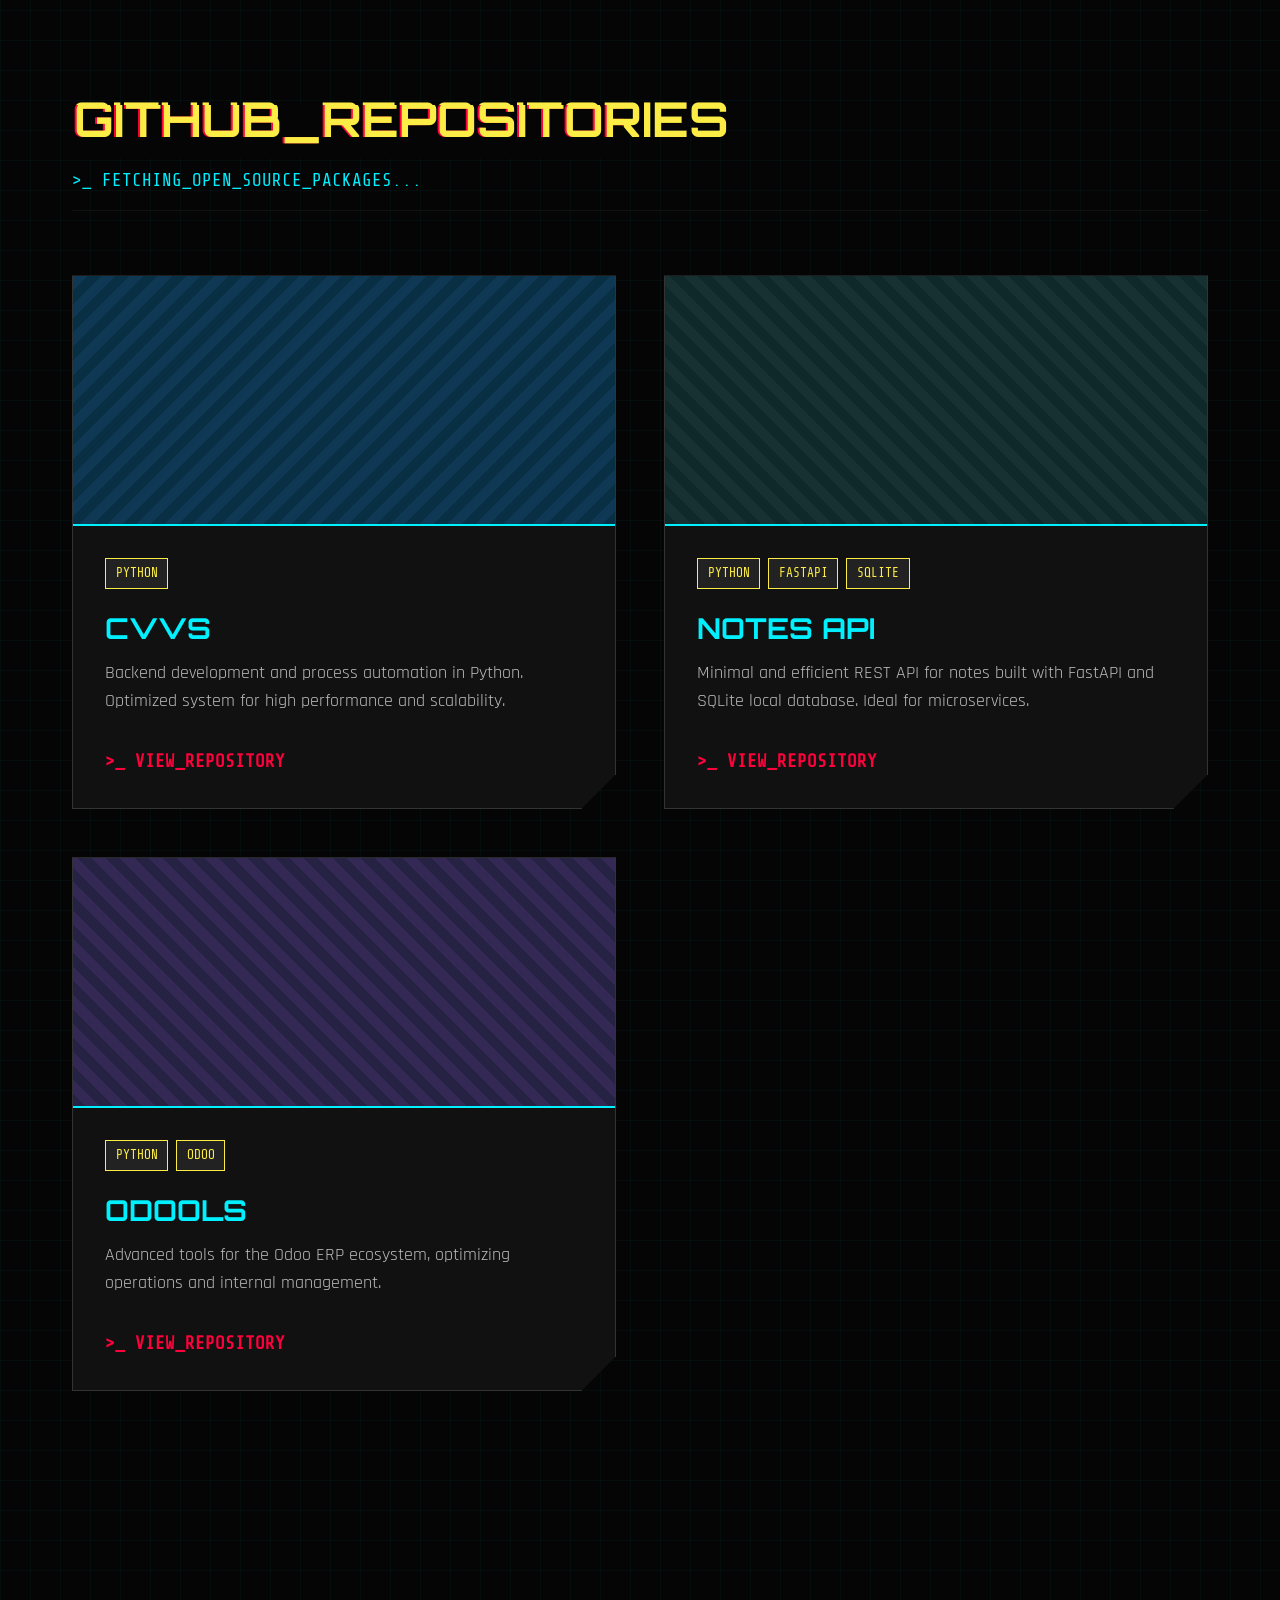
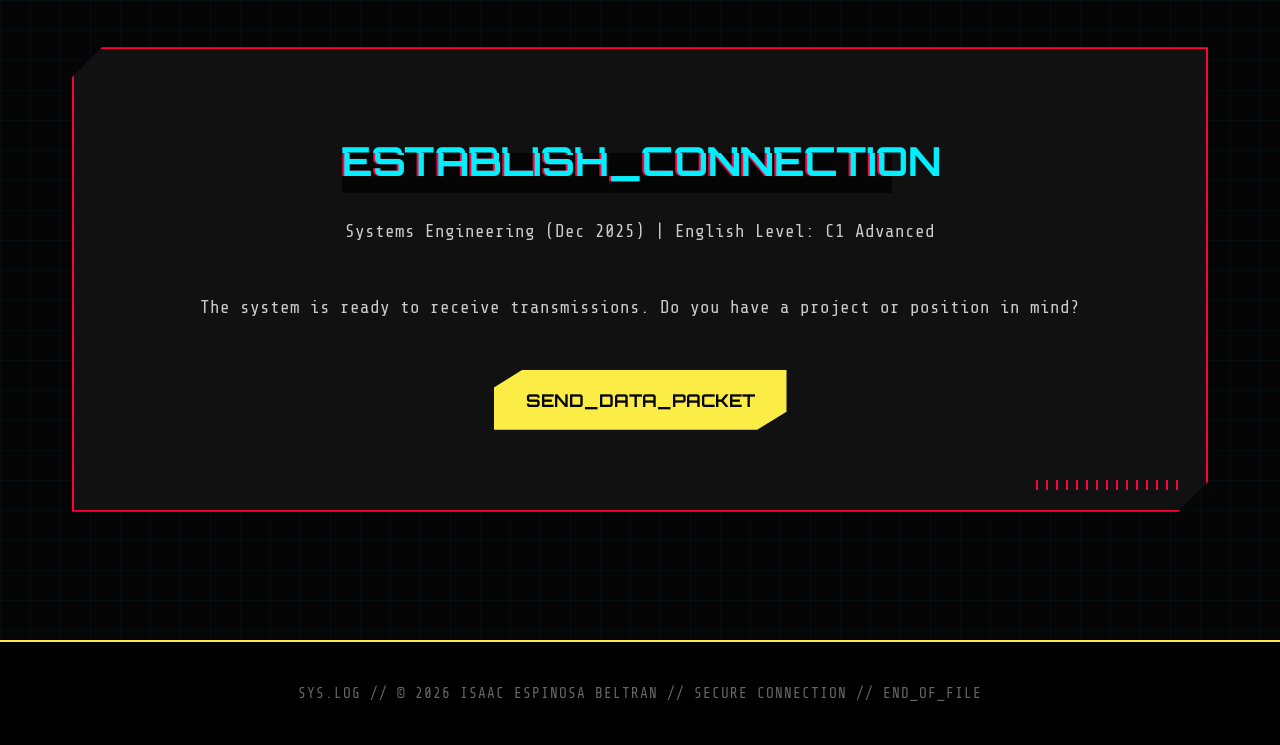
==== commit 88555432: "Remove specific Adon Nedi note from Odools project" ====
--- a/en.html
+++ b/en.html
@@ -172,7 +172,7 @@
                             <span class="tag">ODOO</span>
                         </div>
                         <h3>Odools</h3>
-                        <p>"Adon Nedi" Addon and advanced tools for the Odoo ERP ecosystem, improving operations and internal management.</p>
+                        <p>Advanced tools for the Odoo ERP ecosystem, optimizing operations and internal management.</p>
                         <a href="https://github.com/Isaacespd/Odools" target="_blank" class="project-link">>_ VIEW_REPOSITORY</a>
                     </div>
                 </div>
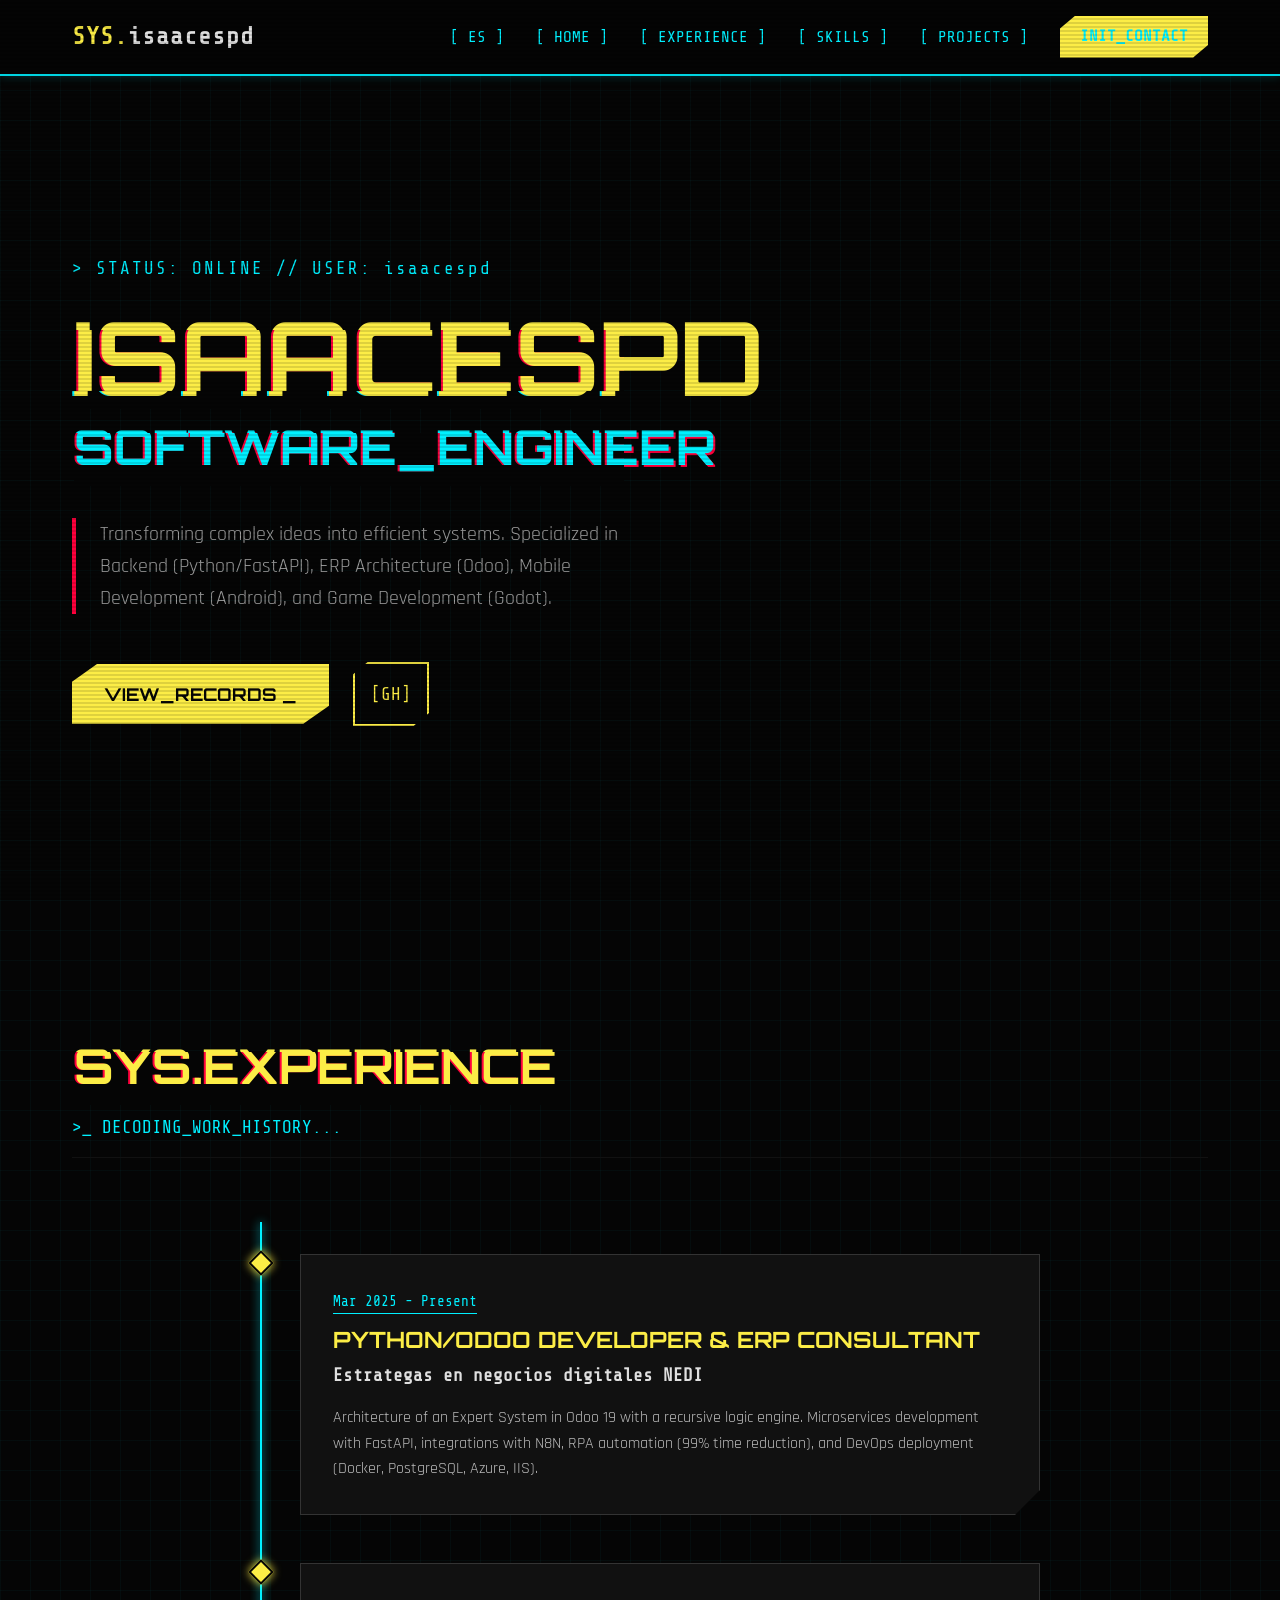
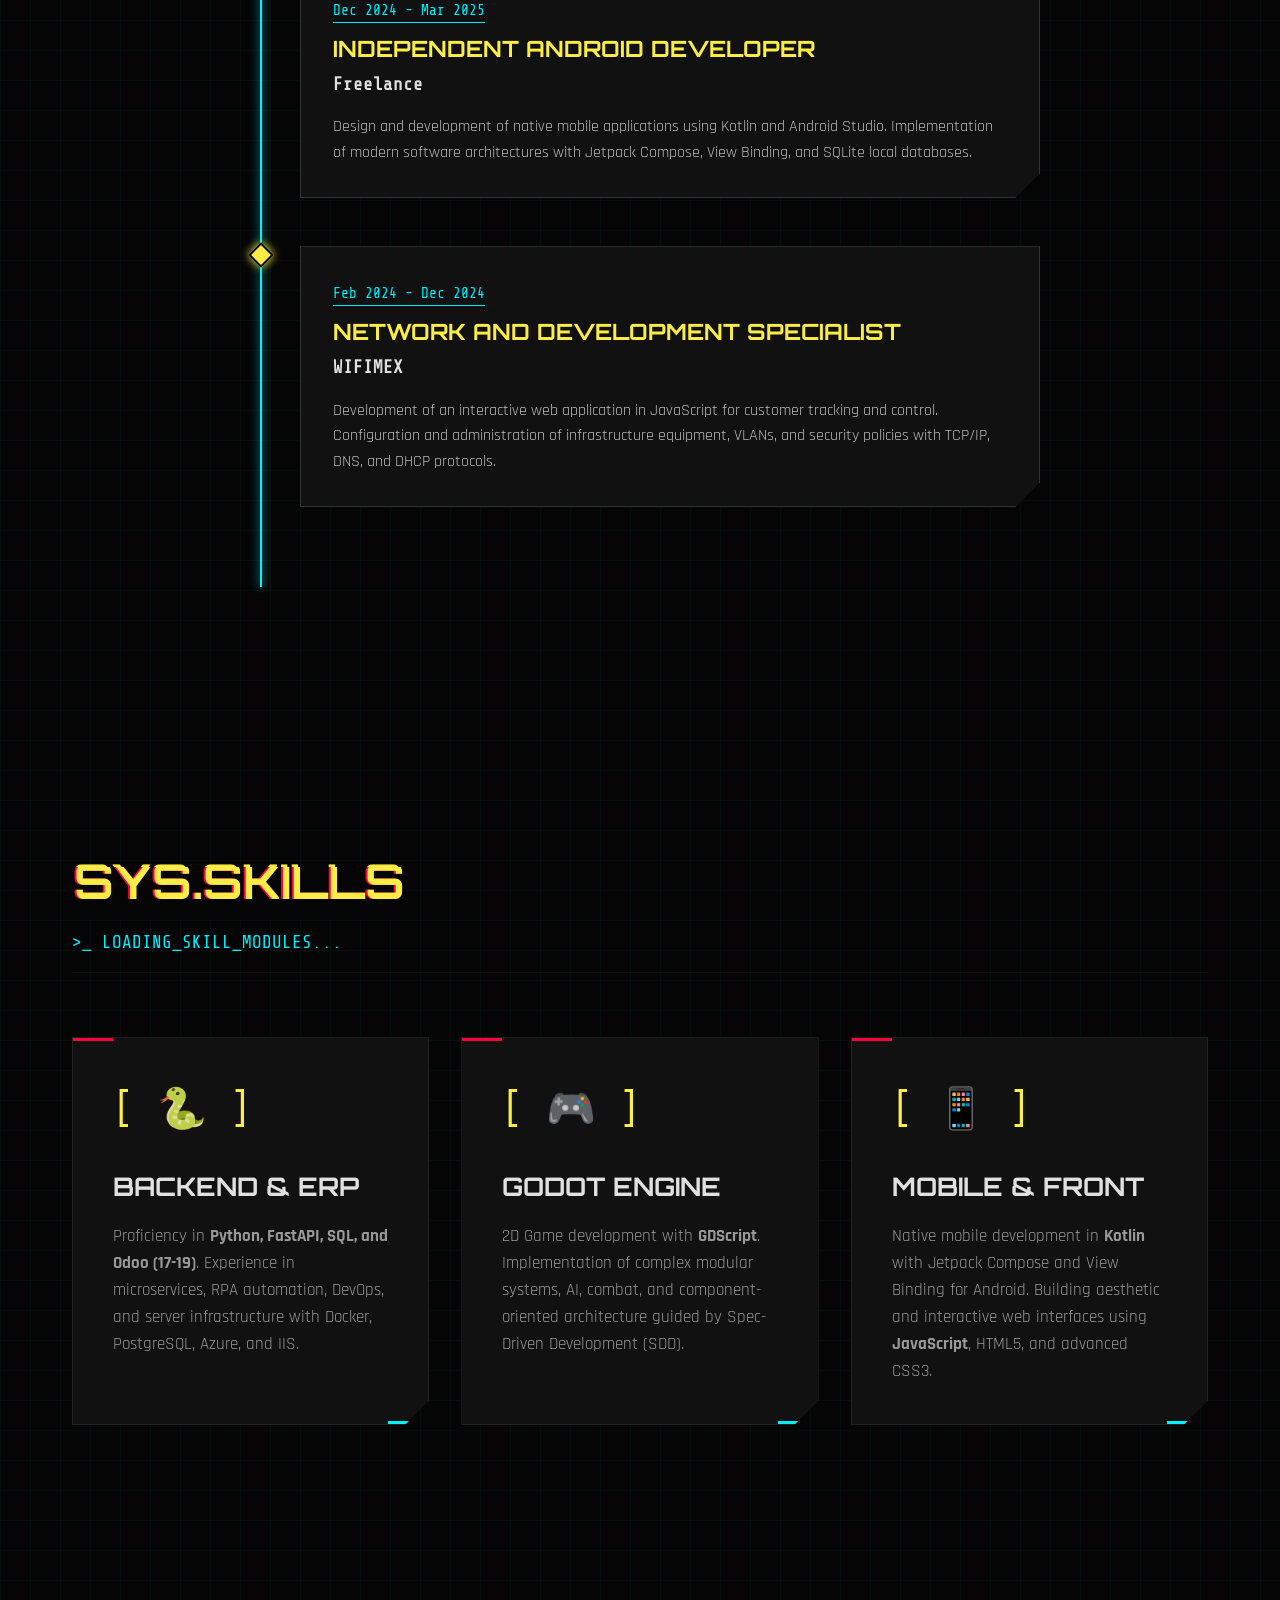
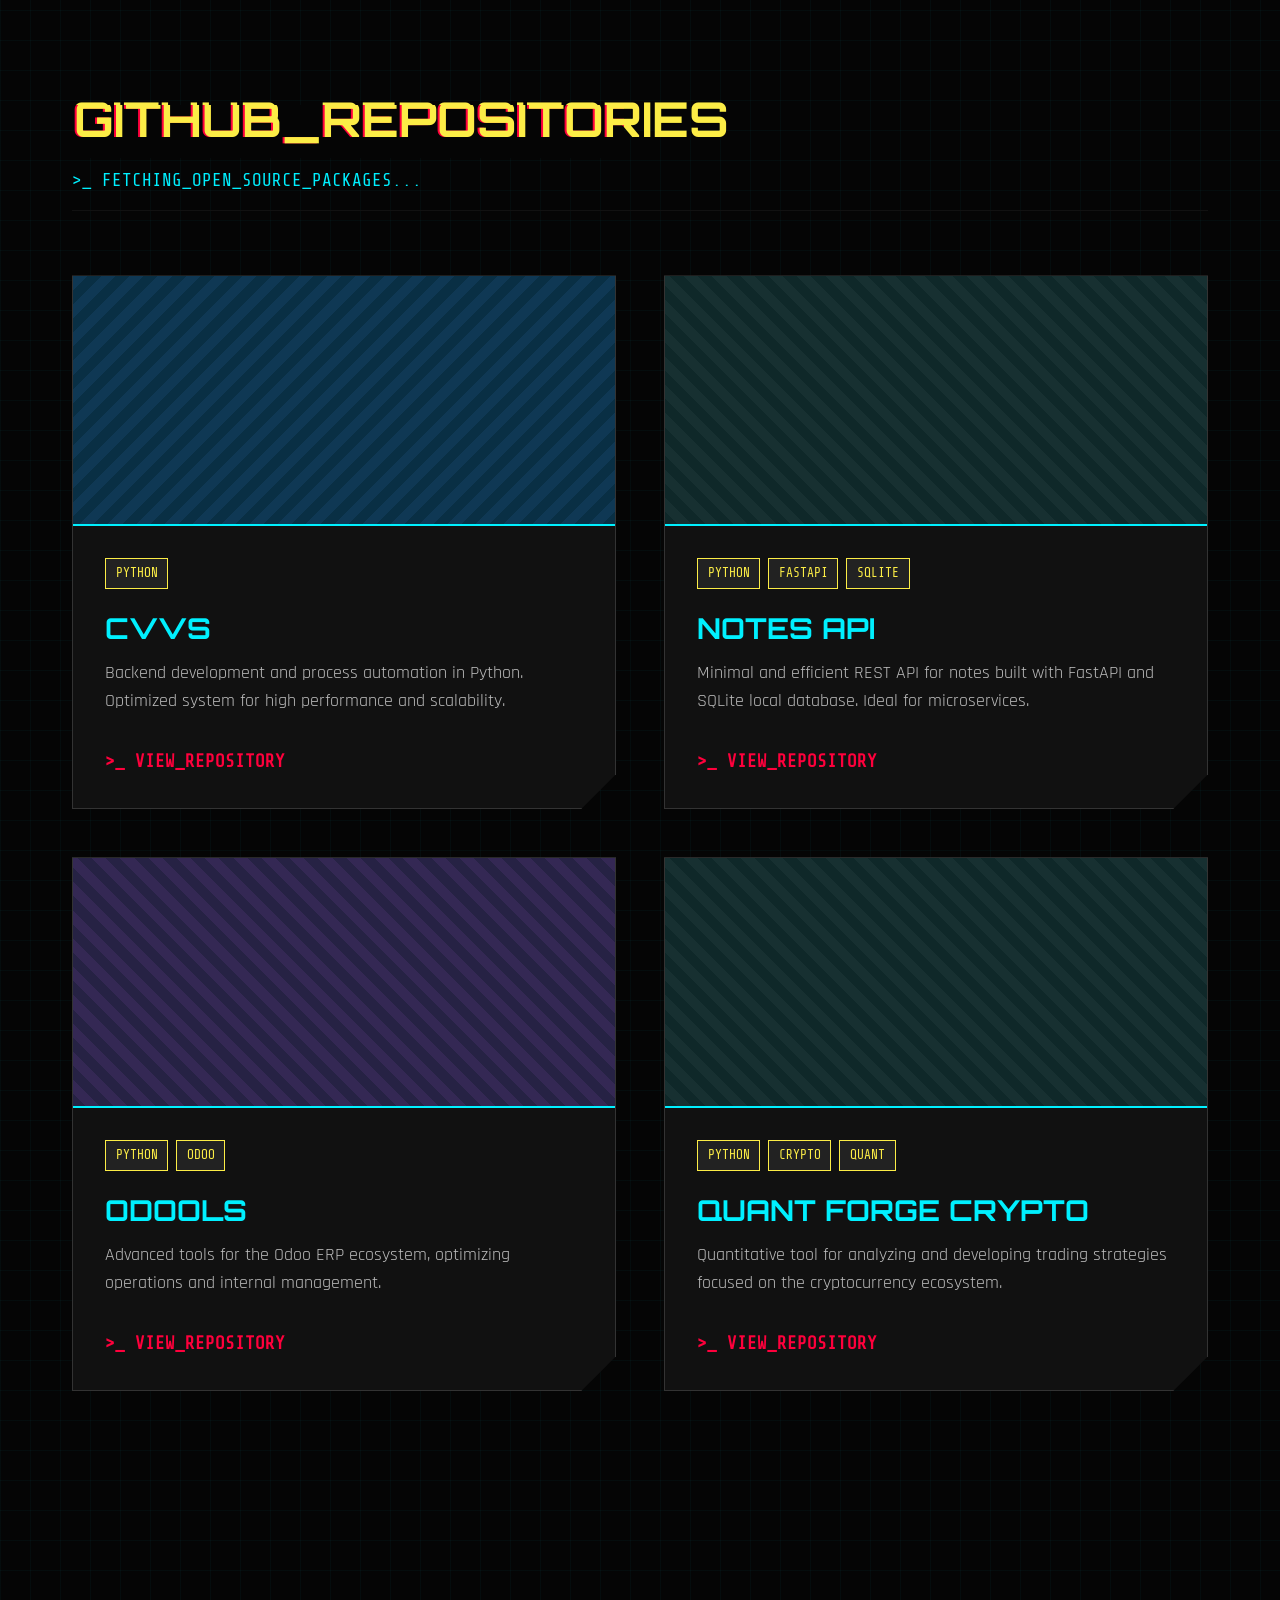
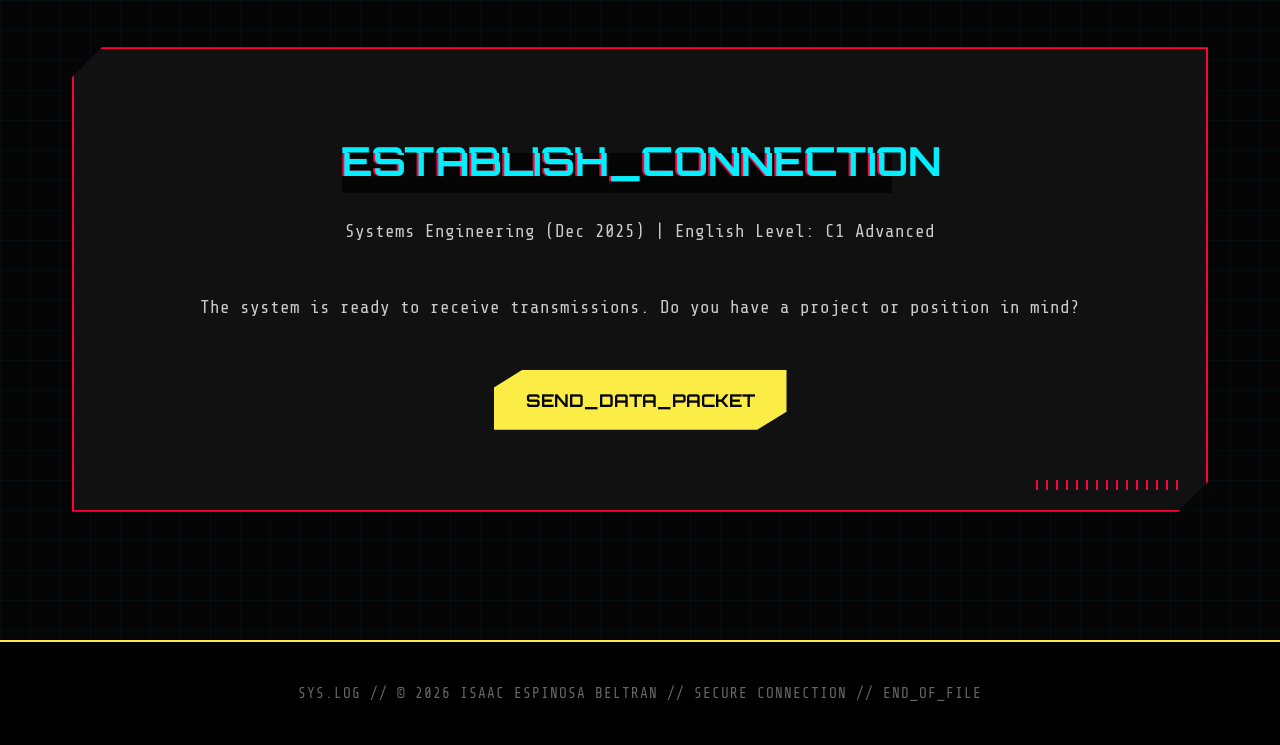
==== commit 3ffa7681: "Add quant-forge-crypto project" ====
--- a/en.html
+++ b/en.html
@@ -176,6 +176,23 @@
                         <a href="https://github.com/Isaacespd/Odools" target="_blank" class="project-link">>_ VIEW_REPOSITORY</a>
                     </div>
                 </div>
+
+                <!-- Project 4 (Quant Forge Crypto) -->
+                <div class="project-card fade-in" style="transition-delay: 0.3s;">
+                    <div class="project-img bg-cyberpunk">
+                        <div class="overlay-scan"></div>
+                    </div>
+                    <div class="project-info">
+                        <div class="project-tags">
+                            <span class="tag">PYTHON</span>
+                            <span class="tag">CRYPTO</span>
+                            <span class="tag">QUANT</span>
+                        </div>
+                        <h3>Quant Forge Crypto</h3>
+                        <p>Quantitative tool for analyzing and developing trading strategies focused on the cryptocurrency ecosystem.</p>
+                        <a href="https://github.com/Isaacespd/quant-forge-crypto" target="_blank" class="project-link">>_ VIEW_REPOSITORY</a>
+                    </div>
+                </div>
             </div>
         </section>
 
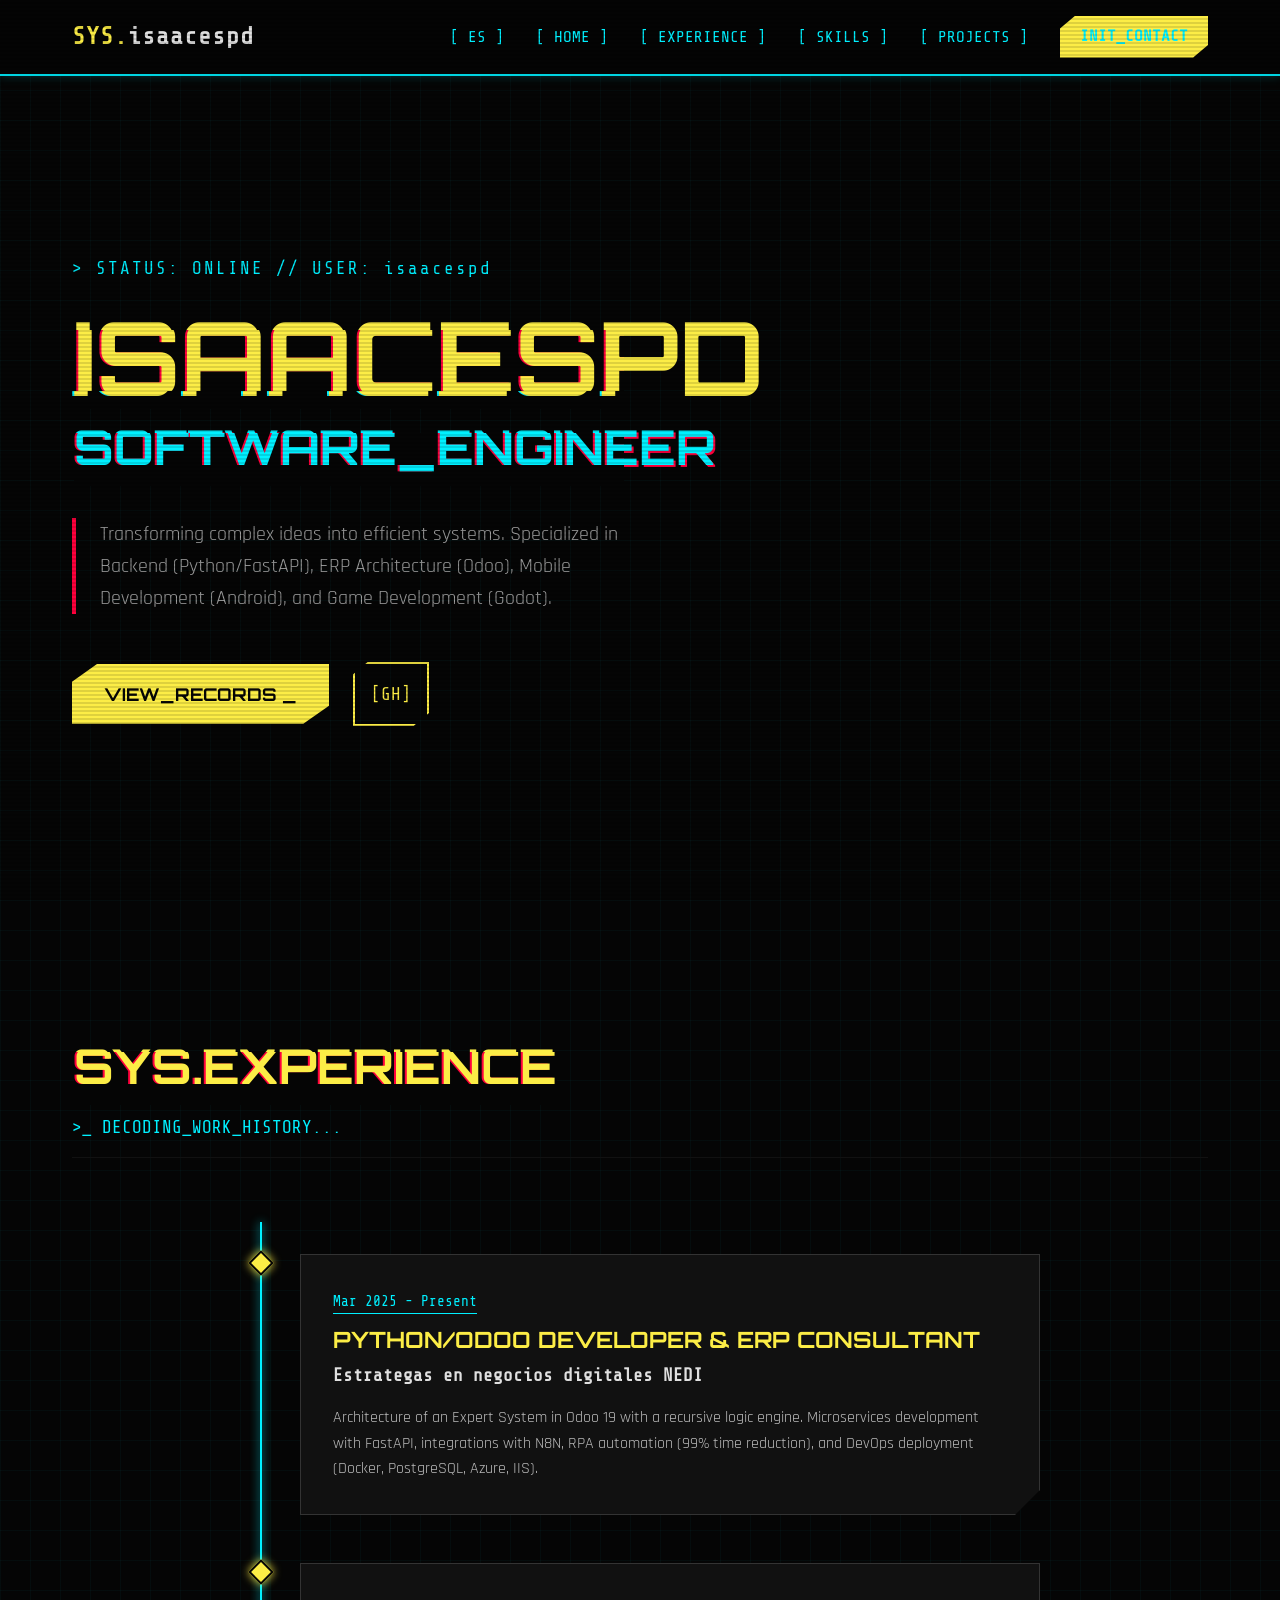
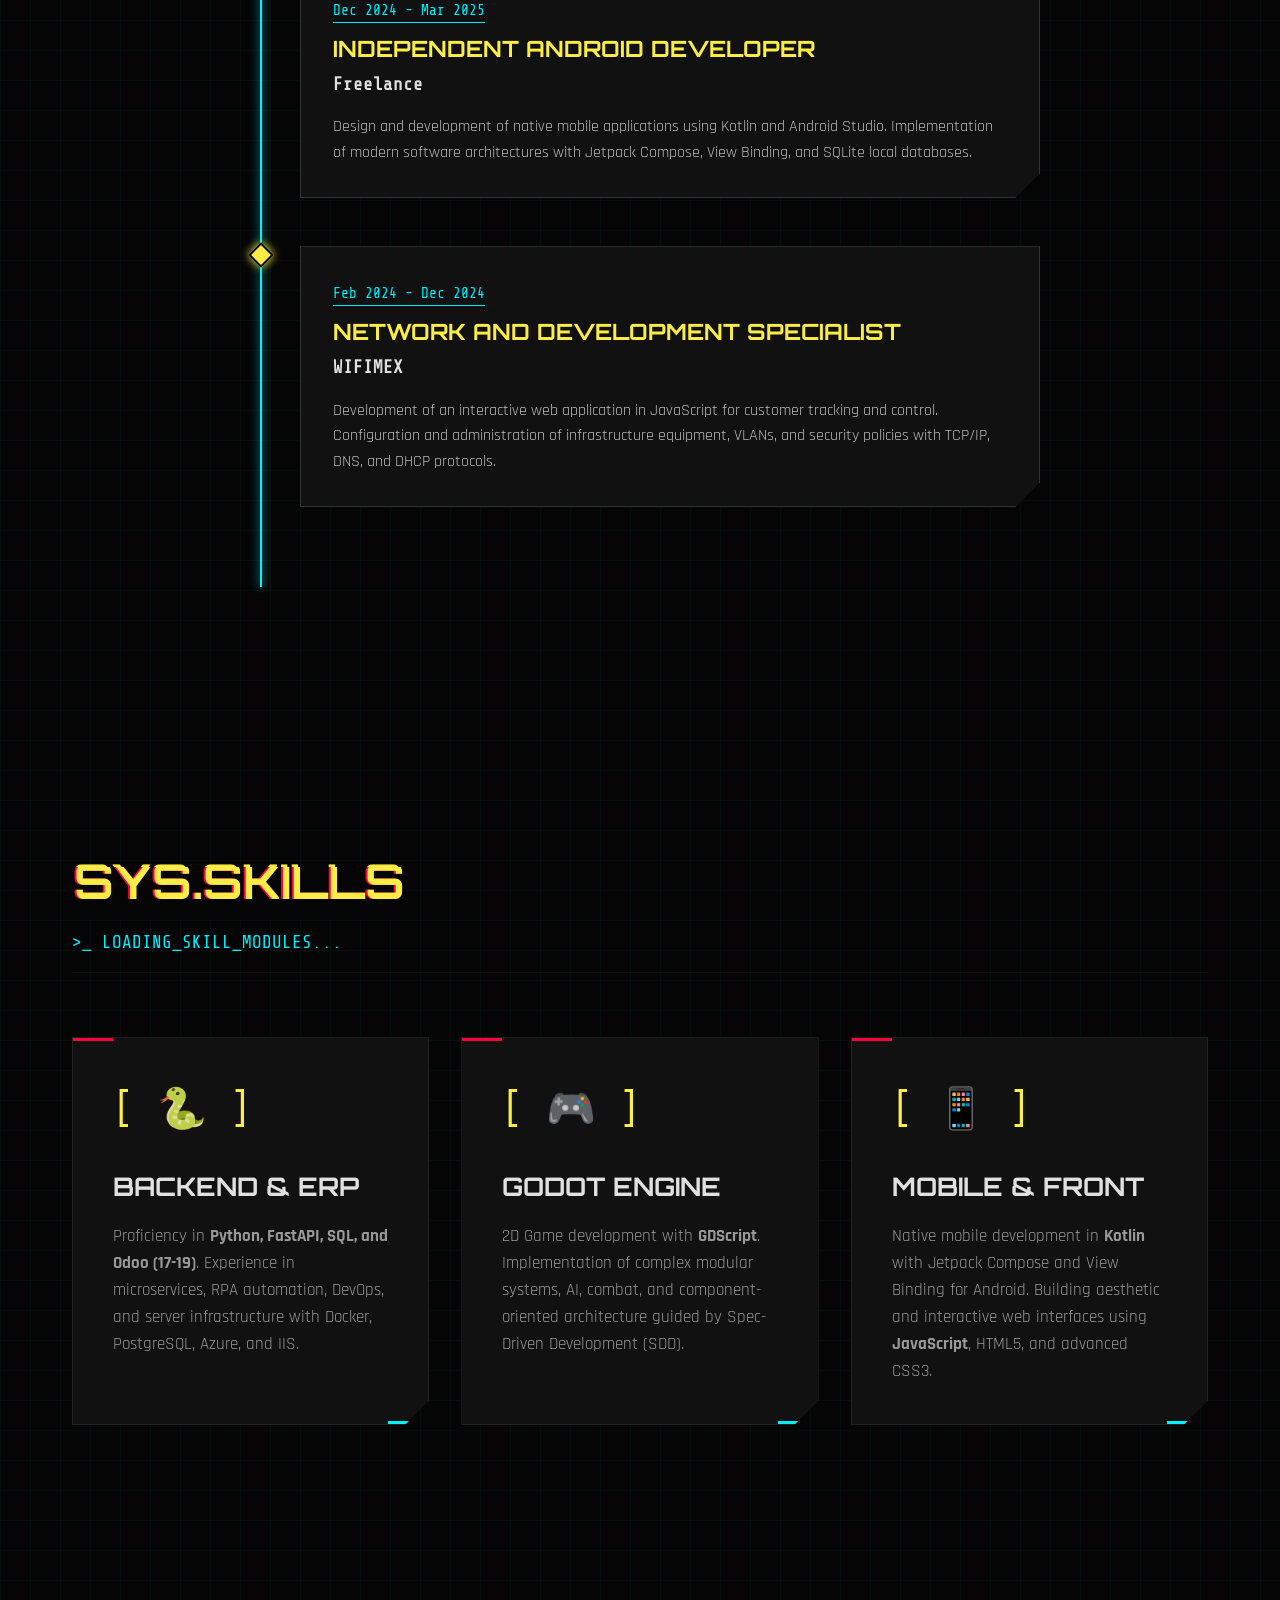
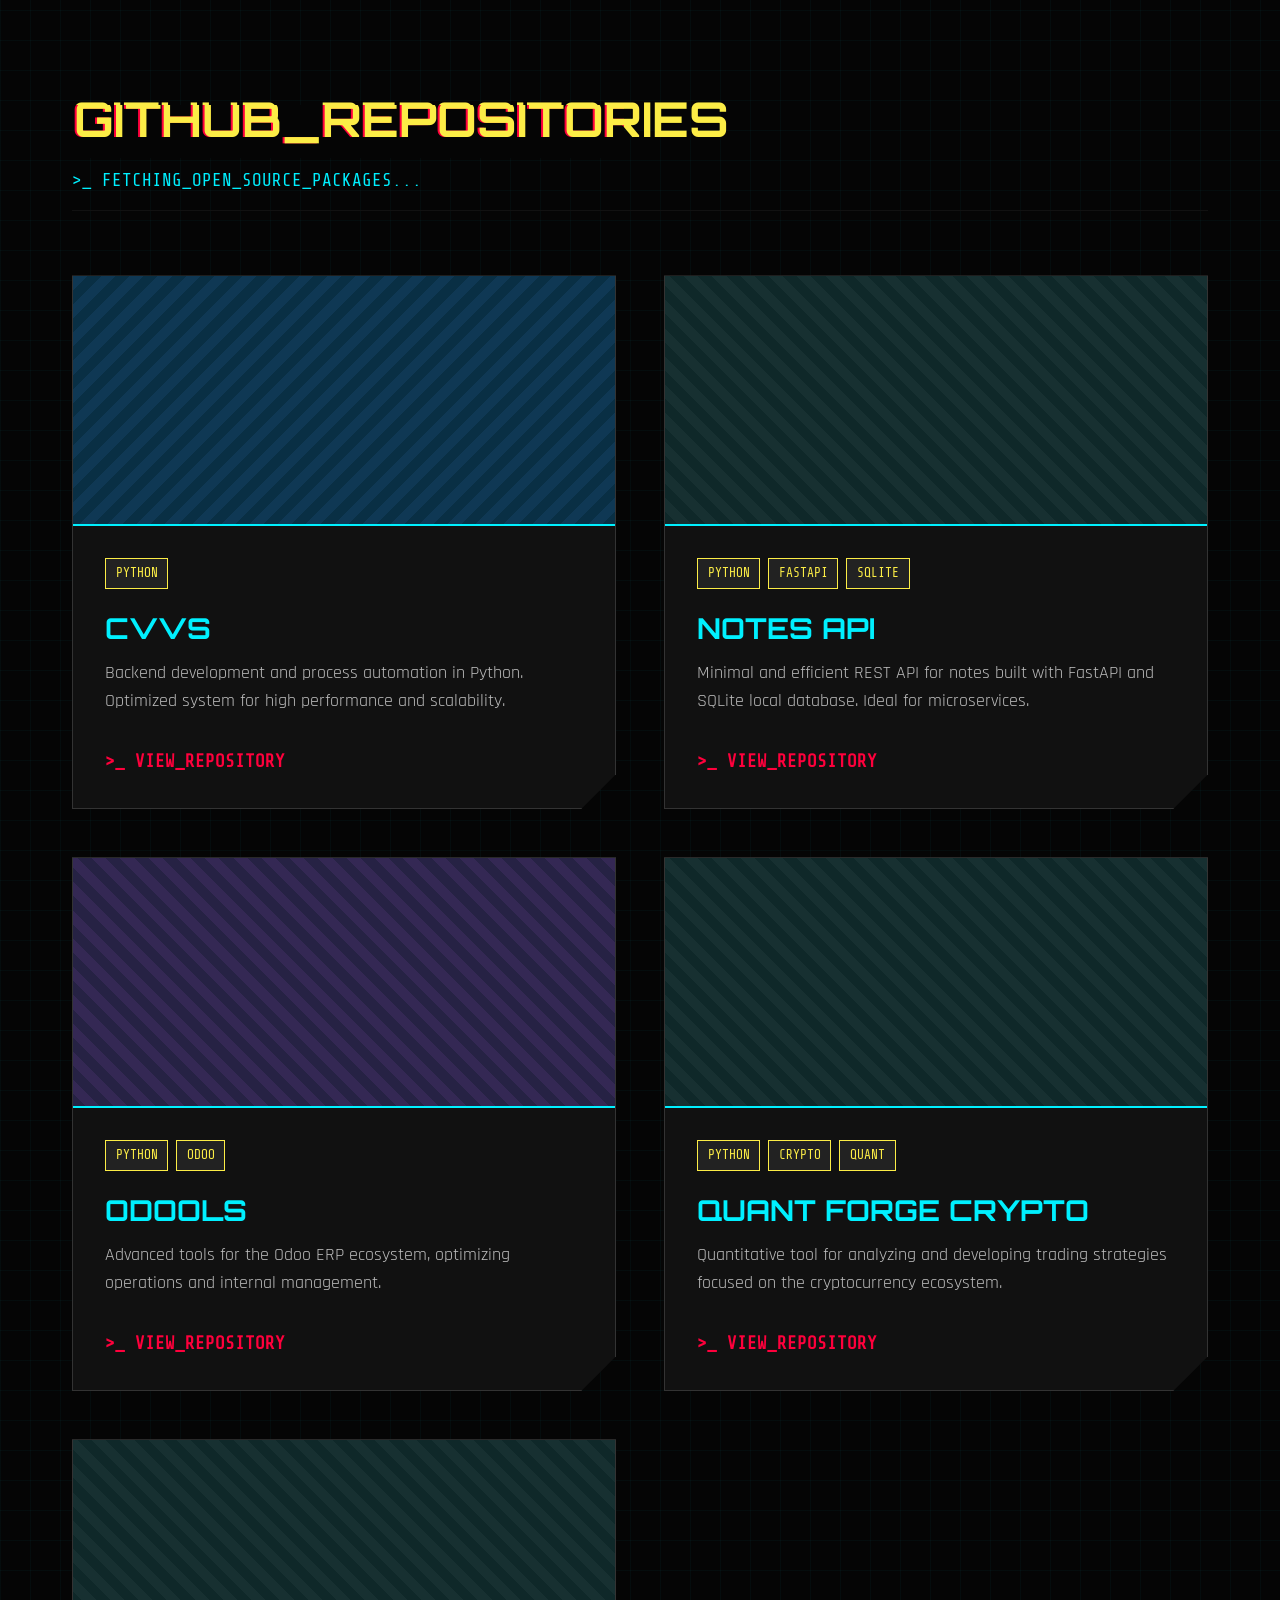
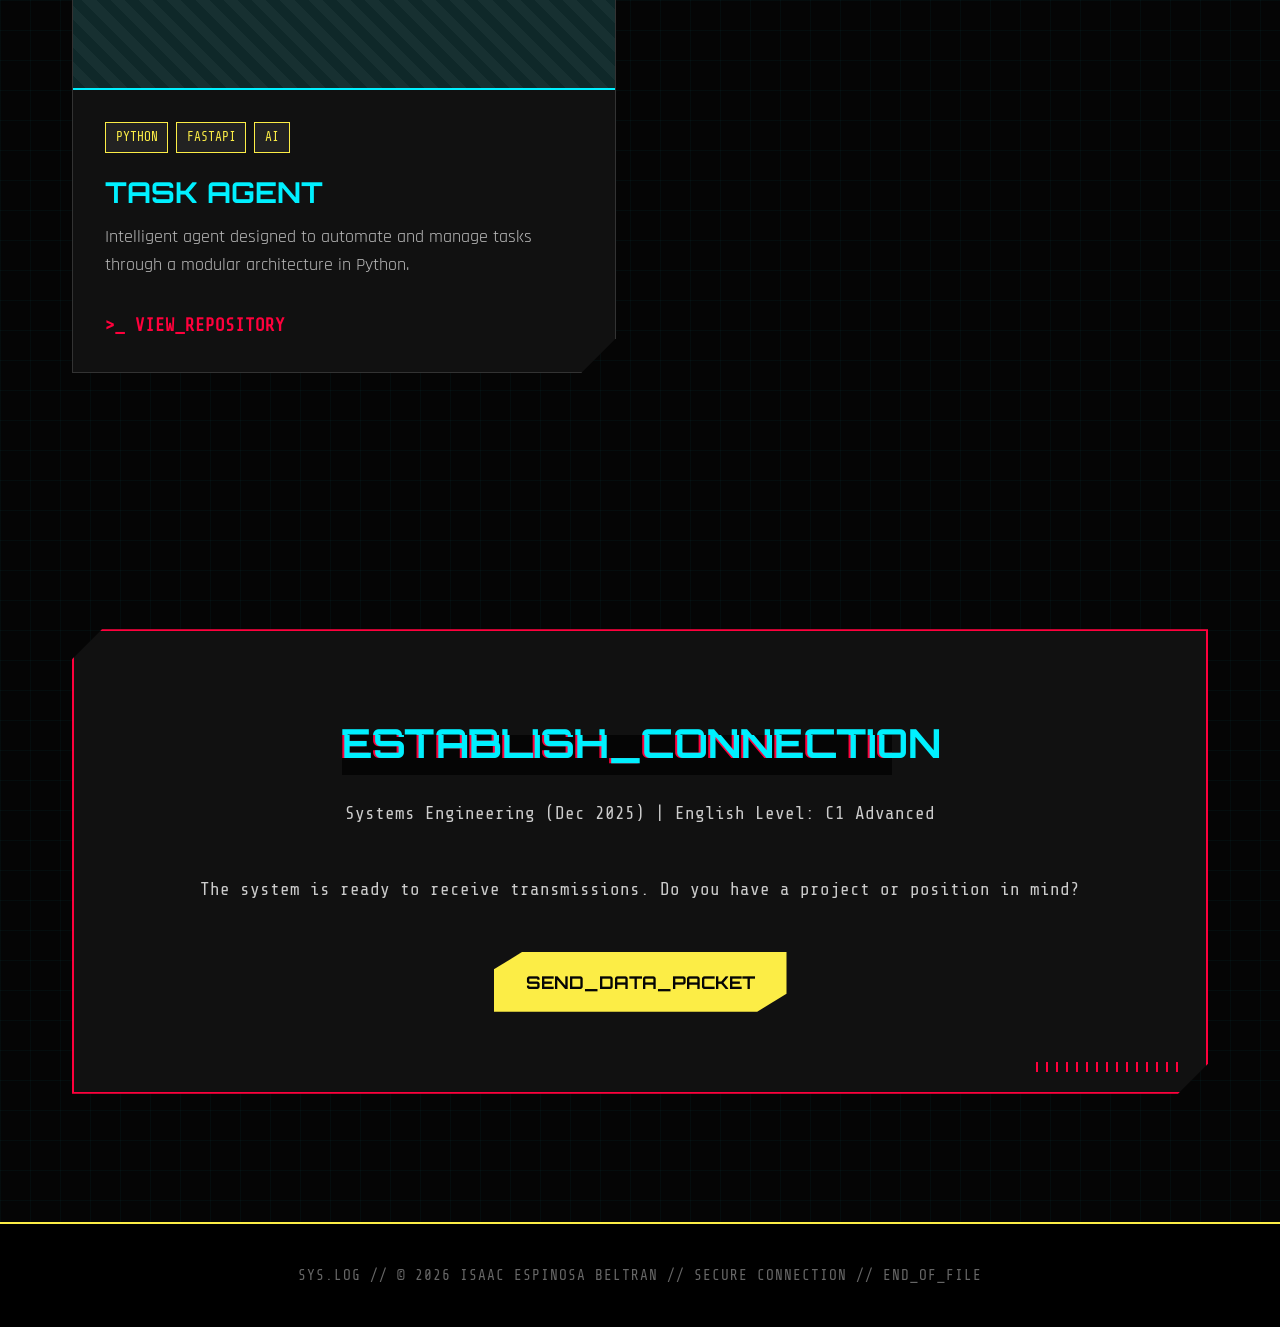
==== commit 7b35f2be: "Add task-agent project" ====
--- a/en.html
+++ b/en.html
@@ -193,6 +193,23 @@
                         <a href="https://github.com/Isaacespd/quant-forge-crypto" target="_blank" class="project-link">>_ VIEW_REPOSITORY</a>
                     </div>
                 </div>
+
+                <!-- Project 5 (Task Agent) -->
+                <div class="project-card fade-in" style="transition-delay: 0.4s;">
+                    <div class="project-img bg-cyberpunk">
+                        <div class="overlay-scan"></div>
+                    </div>
+                    <div class="project-info">
+                        <div class="project-tags">
+                            <span class="tag">PYTHON</span>
+                            <span class="tag">FASTAPI</span>
+                            <span class="tag">AI</span>
+                        </div>
+                        <h3>Task Agent</h3>
+                        <p>Intelligent agent designed to automate and manage tasks through a modular architecture in Python.</p>
+                        <a href="https://github.com/Isaacespd/task-agent" target="_blank" class="project-link">>_ VIEW_REPOSITORY</a>
+                    </div>
+                </div>
             </div>
         </section>
 
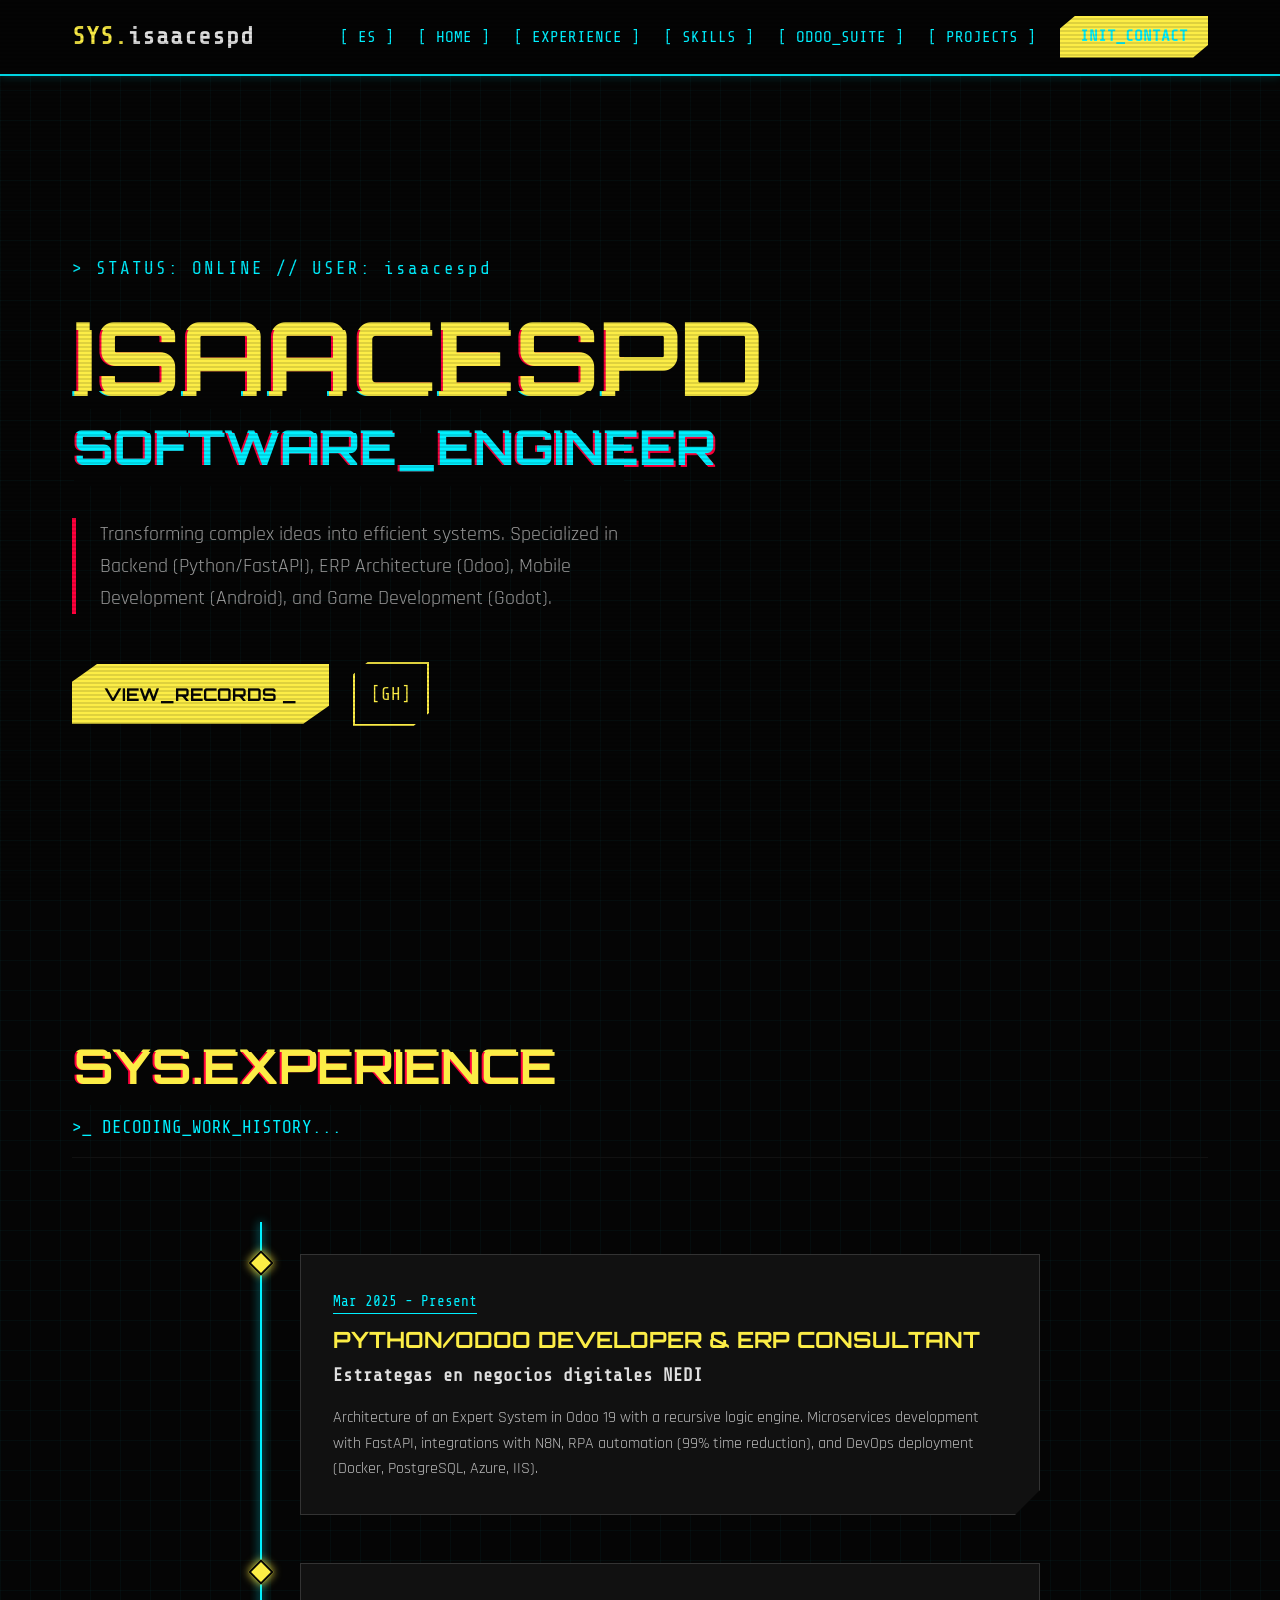
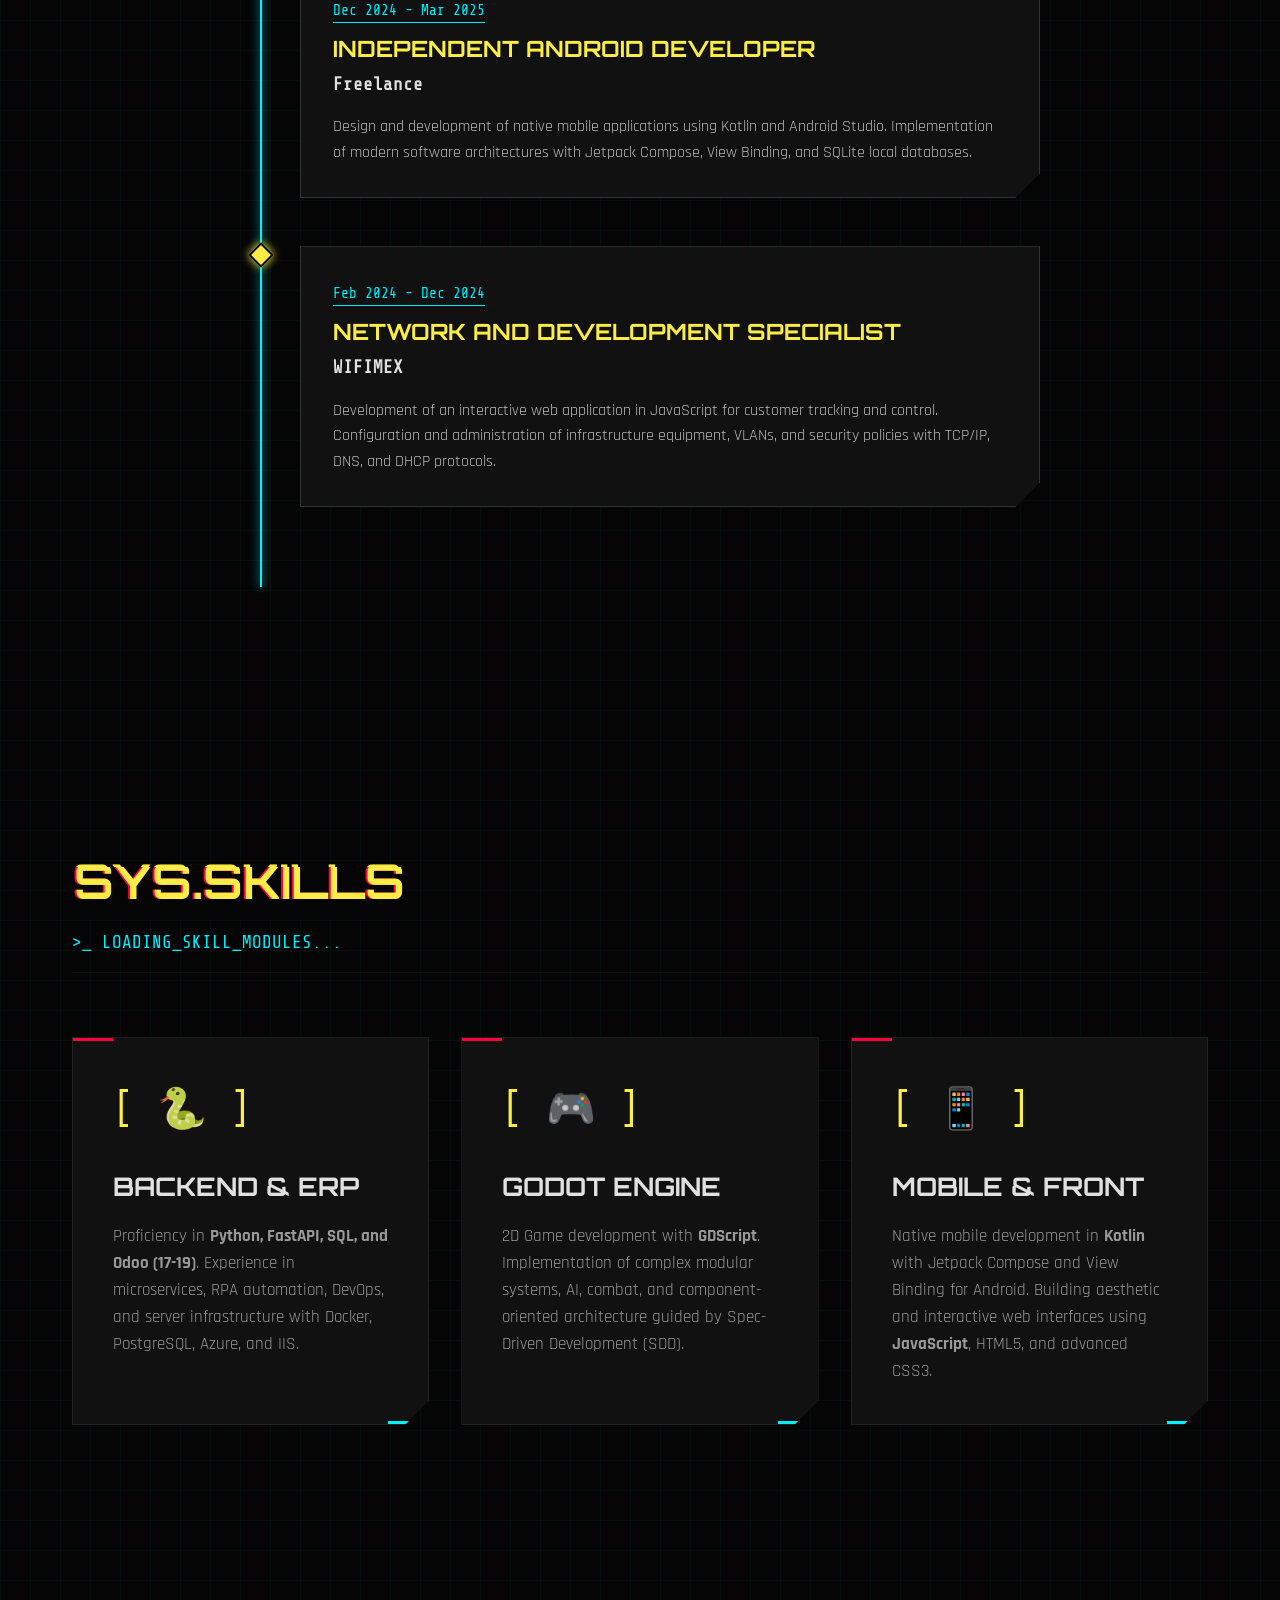
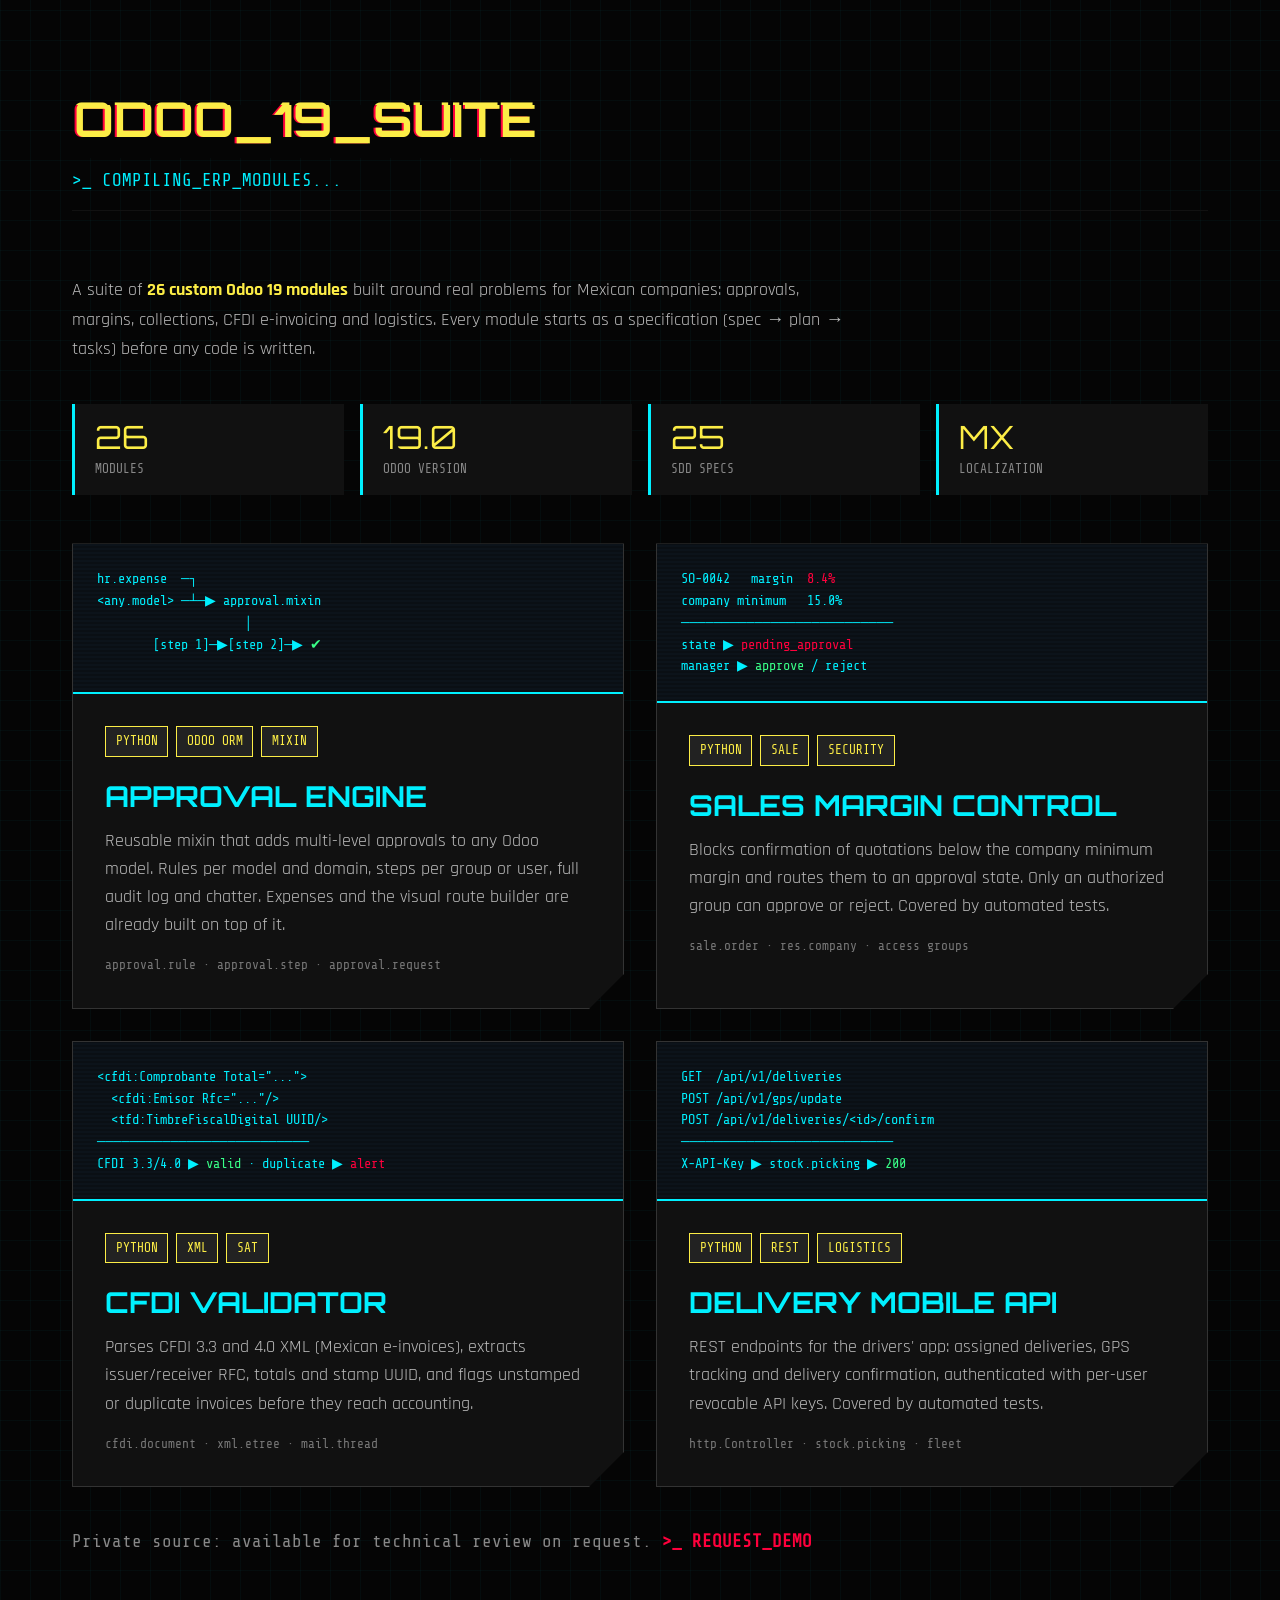
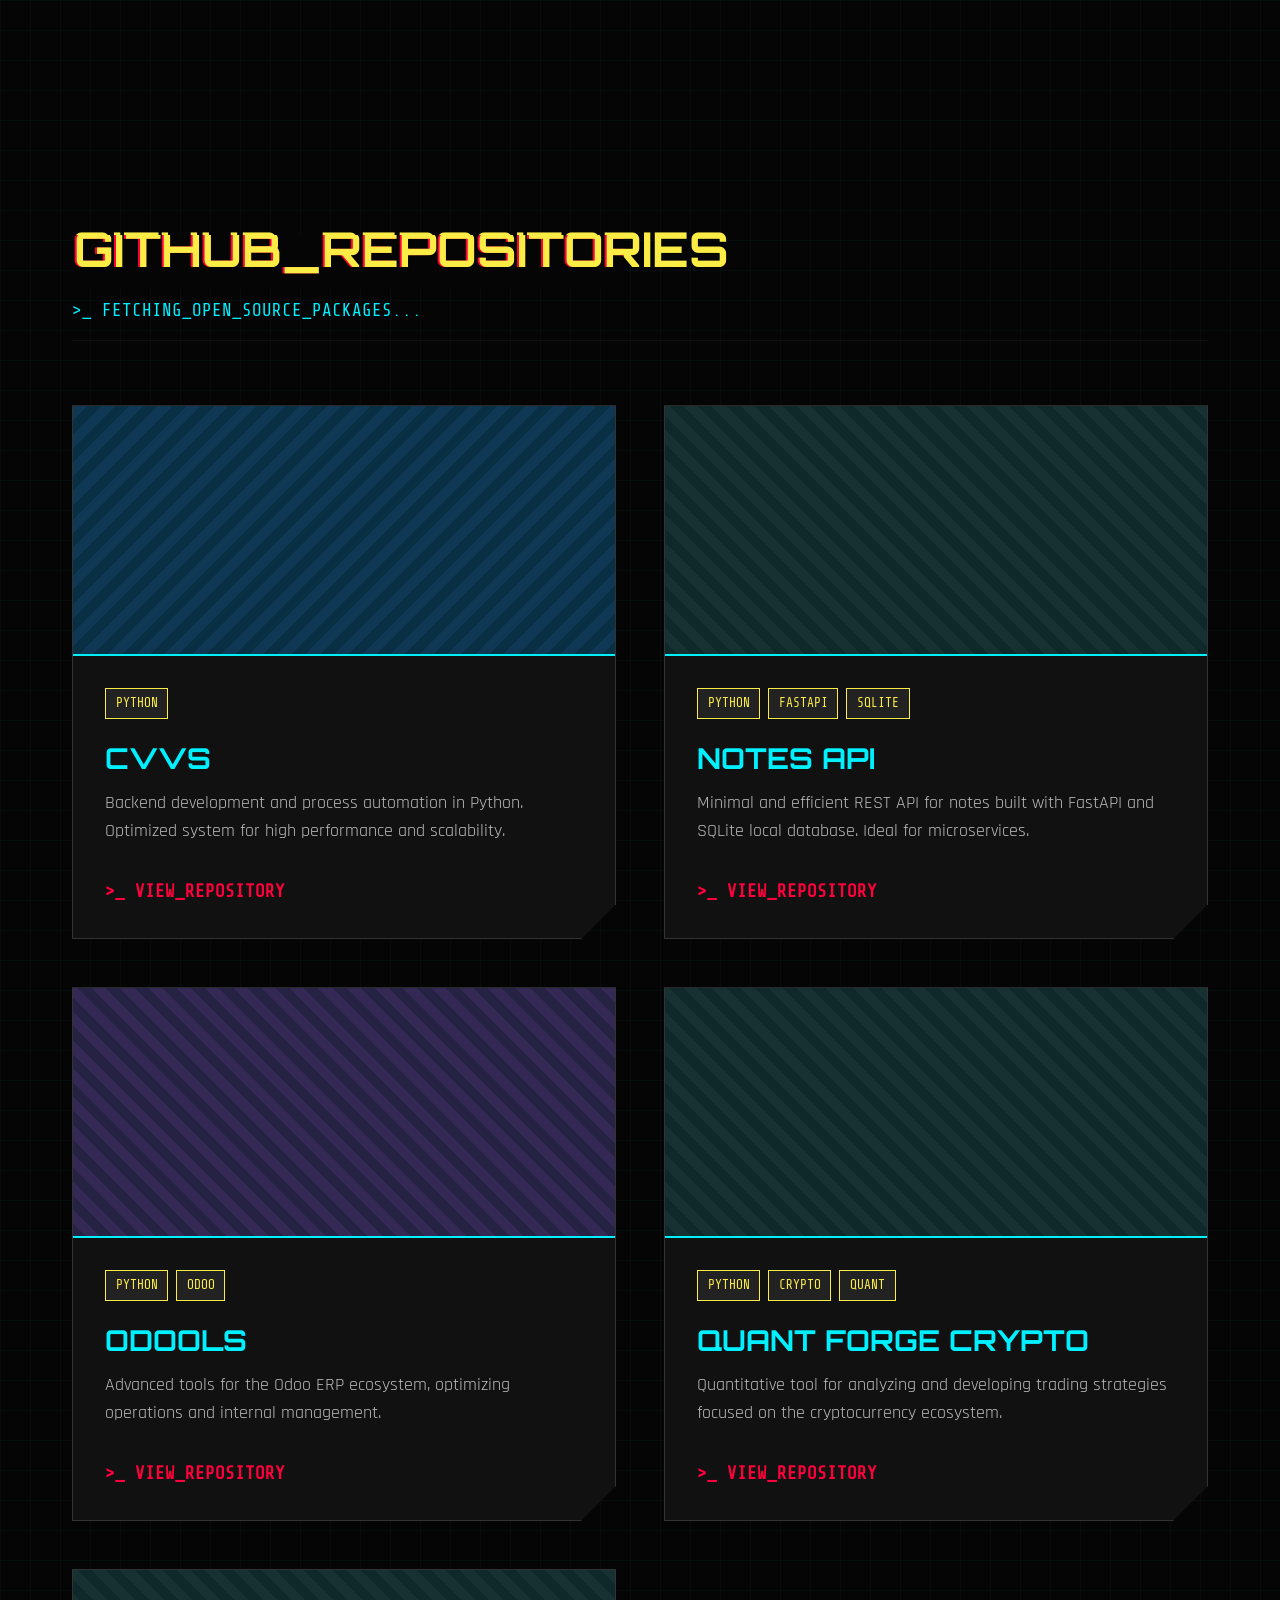
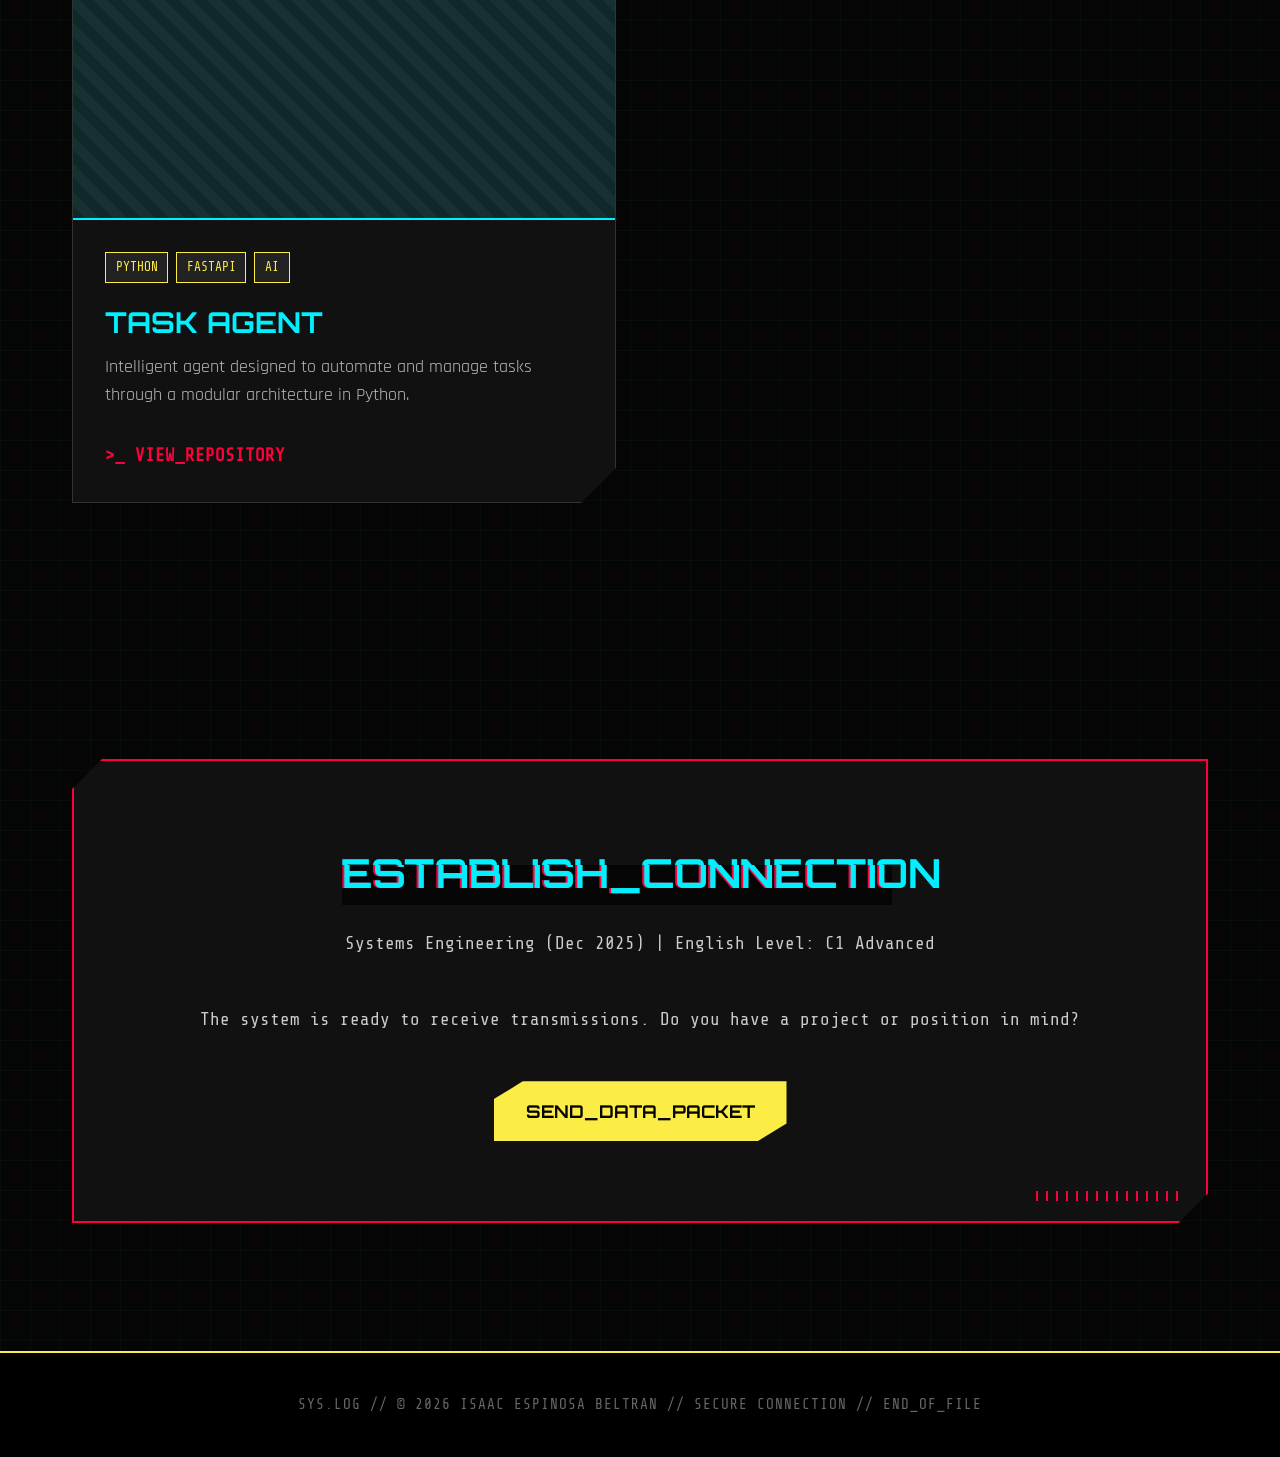
==== commit ffe11b3f: "Add Odoo 19 Suite section and fix mobile overflow - New ODOO_19_SUITE section (ES/EN) with suite sta" ====
--- a/en.html
+++ b/en.html
@@ -23,6 +23,7 @@
                 <li><a href="#inicio">[ HOME ]</a></li>
                 <li><a href="#experiencia">[ EXPERIENCE ]</a></li>
                 <li><a href="#habilidades">[ SKILLS ]</a></li>
+                <li><a href="#odoo">[ ODOO_SUITE ]</a></li>
                 <li><a href="#proyectos">[ PROJECTS ]</a></li>
                 <li><a href="#contacto" class="btn-cyberpunk btn-small">INIT_CONTACT</a></li>
             </ul>
@@ -121,6 +122,70 @@
             </div>
         </section>
 
+        <!-- Odoo Suite -->
+        <section id="odoo" class="section">
+            <div class="section-header fade-in">
+                <h2 class="glitch" data-text="ODOO_19_SUITE">ODOO_19_SUITE</h2>
+                <p>&gt;_ COMPILING_ERP_MODULES...</p>
+            </div>
+            <p class="odoo-intro fade-in">A suite of <strong>26 custom Odoo 19 modules</strong> built around real problems for Mexican companies: approvals, margins, collections, CFDI e-invoicing and logistics. Every module starts as a specification (spec → plan → tasks) before any code is written.</p>
+            <div class="odoo-stats fade-in"><div class="odoo-stat"><span class="odoo-stat-num">26</span><span class="odoo-stat-label">MODULES</span></div><div class="odoo-stat"><span class="odoo-stat-num">19.0</span><span class="odoo-stat-label">ODOO VERSION</span></div><div class="odoo-stat"><span class="odoo-stat-num">25</span><span class="odoo-stat-label">SDD SPECS</span></div><div class="odoo-stat"><span class="odoo-stat-num">MX</span><span class="odoo-stat-label">LOCALIZATION</span></div></div>
+            <div class="odoo-grid">
+                <article class="odoo-card fade-in" style="transition-delay: 0.0s;">
+                    <pre class="odoo-visual" aria-hidden="true">hr.expense  ─┐
+&lt;any.model&gt; ─┴─▶ approval.mixin
+                     │
+        [step 1]─▶[step 2]─▶ <b>✔</b></pre>
+                    <div class="project-info">
+                        <div class="project-tags"><span class="tag">PYTHON</span><span class="tag">ODOO ORM</span><span class="tag">MIXIN</span></div>
+                        <h3>Approval Engine</h3>
+                        <p>Reusable mixin that adds multi-level approvals to any Odoo model. Rules per model and domain, steps per group or user, full audit log and chatter. Expenses and the visual route builder are already built on top of it.</p>
+                        <p class="odoo-stack">approval.rule · approval.step · approval.request</p>
+                    </div>
+                </article>
+                <article class="odoo-card fade-in" style="transition-delay: 0.1s;">
+                    <pre class="odoo-visual" aria-hidden="true">SO-0042   margin  <i>8.4%</i>
+company minimum   15.0%
+──────────────────────────
+state ▶ <i>pending_approval</i>
+manager ▶ <b>approve</b> / reject</pre>
+                    <div class="project-info">
+                        <div class="project-tags"><span class="tag">PYTHON</span><span class="tag">SALE</span><span class="tag">SECURITY</span></div>
+                        <h3>Sales Margin Control</h3>
+                        <p>Blocks confirmation of quotations below the company minimum margin and routes them to an approval state. Only an authorized group can approve or reject. Covered by automated tests.</p>
+                        <p class="odoo-stack">sale.order · res.company · access groups</p>
+                    </div>
+                </article>
+                <article class="odoo-card fade-in" style="transition-delay: 0.2s;">
+                    <pre class="odoo-visual" aria-hidden="true">&lt;cfdi:Comprobante Total="..."&gt;
+  &lt;cfdi:Emisor Rfc="..."/&gt;
+  &lt;tfd:TimbreFiscalDigital UUID/&gt;
+──────────────────────────
+CFDI 3.3/4.0 ▶ <b>valid</b> · duplicate ▶ <i>alert</i></pre>
+                    <div class="project-info">
+                        <div class="project-tags"><span class="tag">PYTHON</span><span class="tag">XML</span><span class="tag">SAT</span></div>
+                        <h3>CFDI Validator</h3>
+                        <p>Parses CFDI 3.3 and 4.0 XML (Mexican e-invoices), extracts issuer/receiver RFC, totals and stamp UUID, and flags unstamped or duplicate invoices before they reach accounting.</p>
+                        <p class="odoo-stack">cfdi.document · xml.etree · mail.thread</p>
+                    </div>
+                </article>
+                <article class="odoo-card fade-in" style="transition-delay: 0.3s;">
+                    <pre class="odoo-visual" aria-hidden="true">GET  /api/v1/deliveries
+POST /api/v1/gps/update
+POST /api/v1/deliveries/&lt;id&gt;/confirm
+──────────────────────────
+X-API-Key ▶ stock.picking ▶ <b>200</b></pre>
+                    <div class="project-info">
+                        <div class="project-tags"><span class="tag">PYTHON</span><span class="tag">REST</span><span class="tag">LOGISTICS</span></div>
+                        <h3>Delivery Mobile API</h3>
+                        <p>REST endpoints for the drivers' app: assigned deliveries, GPS tracking and delivery confirmation, authenticated with per-user revocable API keys. Covered by automated tests.</p>
+                        <p class="odoo-stack">http.Controller · stock.picking · fleet</p>
+                    </div>
+                </article>
+            </div>
+            <p class="odoo-cta fade-in">Private source: available for technical review on request. <a href="#contacto" class="project-link">&gt;_ REQUEST_DEMO</a></p>
+        </section>
+
         <!-- Projects Section -->
         <section id="proyectos" class="section">
             <div class="section-header fade-in">
--- a/style.css
+++ b/style.css
@@ -153,12 +153,13 @@
 
 .nav-links {
     display: flex;
-    gap: 2rem;
+    gap: 1.5rem;
     list-style: none;
     align-items: center;
 }
 
 .nav-links a {
+    white-space: nowrap;
     font-family: var(--font-mono);
     color: var(--cp-blue);
     text-decoration: none;
@@ -609,7 +610,11 @@
     }
     
     .projects-grid {
-        grid-template-columns: 1fr;
+        grid-template-columns: minmax(0, 1fr);
+    }
+
+    .project-tags {
+        flex-wrap: wrap;
     }
     
     .hero-actions {
@@ -617,3 +622,151 @@
         align-items: flex-start;
     }
 }
+
+/* Sección Odoo Suite */
+.odoo-intro {
+    max-width: 780px;
+    color: #bbb;
+    font-size: 1.15rem;
+    margin-bottom: 2.5rem;
+}
+
+.odoo-intro strong {
+    color: var(--cp-yellow);
+}
+
+.odoo-stats {
+    display: grid;
+    grid-template-columns: repeat(4, 1fr);
+    gap: 1rem;
+    margin-bottom: 3rem;
+}
+
+.odoo-stat {
+    background: var(--cp-gray);
+    border-left: 3px solid var(--cp-blue);
+    padding: 1rem 1.25rem;
+    display: flex;
+    flex-direction: column;
+}
+
+.odoo-stat-num {
+    font-family: var(--font-heading);
+    font-size: 2rem;
+    color: var(--cp-yellow);
+    line-height: 1.1;
+}
+
+.odoo-stat-label {
+    font-family: var(--font-mono);
+    font-size: 0.8rem;
+    color: #888;
+    margin-top: 0.25rem;
+}
+
+.odoo-grid {
+    display: grid;
+    grid-template-columns: repeat(auto-fit, minmax(min(100%, 360px), 1fr));
+    gap: 2rem;
+}
+
+.odoo-card {
+    background: var(--cp-gray);
+    border: 1px solid #333;
+    clip-path: polygon(0 0, 100% 0, 100% calc(100% - 35px), calc(100% - 35px) 100%, 0 100%);
+    transition: var(--transition);
+    display: flex;
+    flex-direction: column;
+    min-width: 0;
+}
+
+.odoo-card:hover {
+    border-color: var(--cp-yellow);
+    transform: translateY(-5px);
+}
+
+.odoo-visual {
+    margin: 0;
+    padding: 1.5rem;
+    min-height: 150px;
+    background: repeating-linear-gradient(0deg, #0a0f14, #0a0f14 2px, #0c131a 2px, #0c131a 4px);
+    border-bottom: 2px solid var(--cp-blue);
+    font-family: var(--font-mono);
+    font-size: 0.85rem;
+    line-height: 1.6;
+    color: var(--cp-blue);
+    white-space: pre;
+    overflow-x: auto;
+}
+
+.odoo-visual b {
+    color: #39ff88;
+    font-weight: normal;
+}
+
+.odoo-visual i {
+    color: var(--cp-red);
+    font-style: normal;
+}
+
+.odoo-card .project-tags {
+    flex-wrap: wrap;
+}
+
+.odoo-card .project-info p {
+    margin-bottom: 1rem;
+}
+
+.odoo-card .project-info .odoo-stack {
+    font-family: var(--font-mono);
+    font-size: 0.8rem;
+    color: #777;
+    margin-bottom: 0;
+}
+
+.odoo-cta {
+    margin-top: 2.5rem;
+    font-family: var(--font-mono);
+    color: #888;
+}
+
+@media (max-width: 768px) {
+    .section-header h2,
+    .contact-card h2 {
+        font-size: clamp(1.4rem, 7vw, 2.2rem);
+        overflow-wrap: anywhere;
+    }
+
+    .hero .hero-subtitle {
+        font-size: 6vw;
+    }
+
+    .section-header p,
+    .terminal-badge,
+    .contact-card .btn-cyberpunk {
+        overflow-wrap: anywhere;
+        letter-spacing: 0;
+    }
+
+    .contact-card {
+        padding: 3rem 1.25rem;
+    }
+
+    .contact-card .btn-cyberpunk {
+        max-width: 100%;
+        white-space: normal;
+    }
+
+    .project-info h3 {
+        font-size: 1.4rem;
+    }
+
+    .odoo-stats {
+        grid-template-columns: repeat(2, 1fr);
+    }
+
+    .odoo-visual {
+        font-size: 0.72rem;
+        padding: 1rem;
+    }
+}
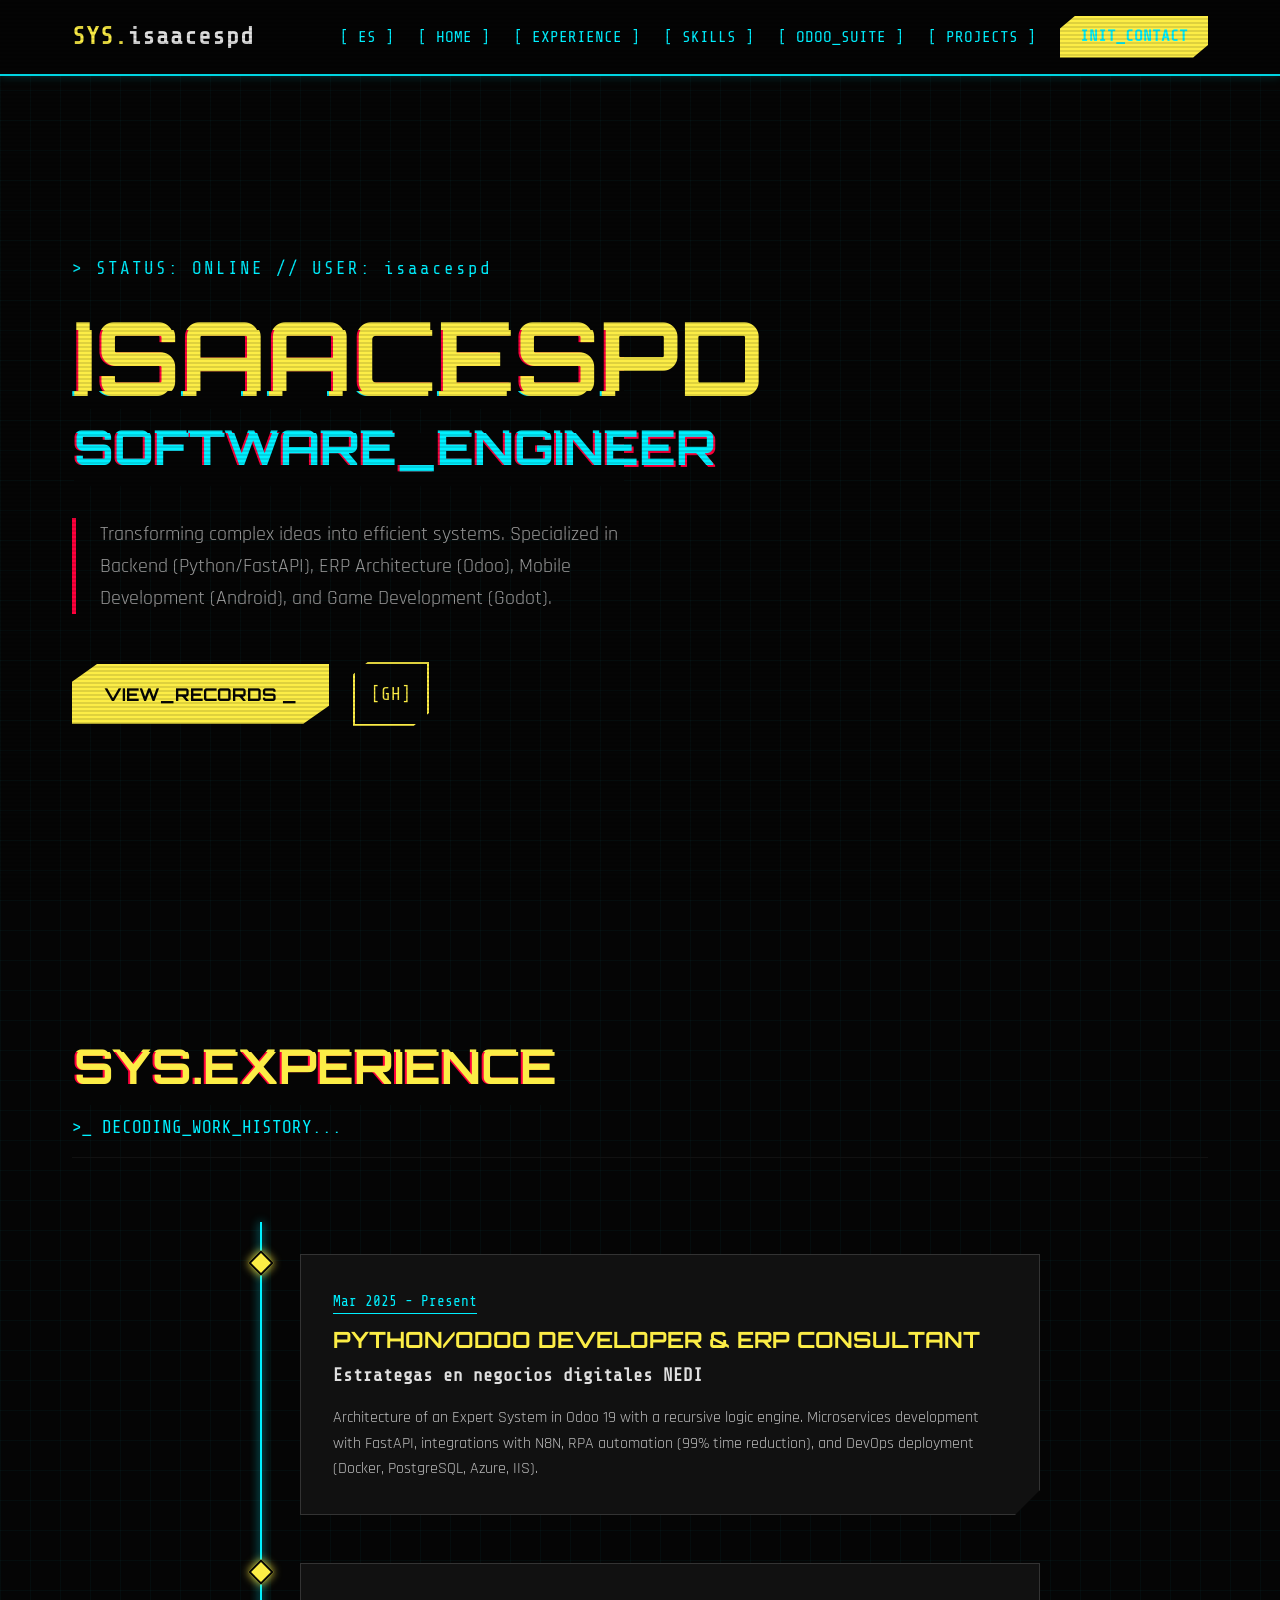
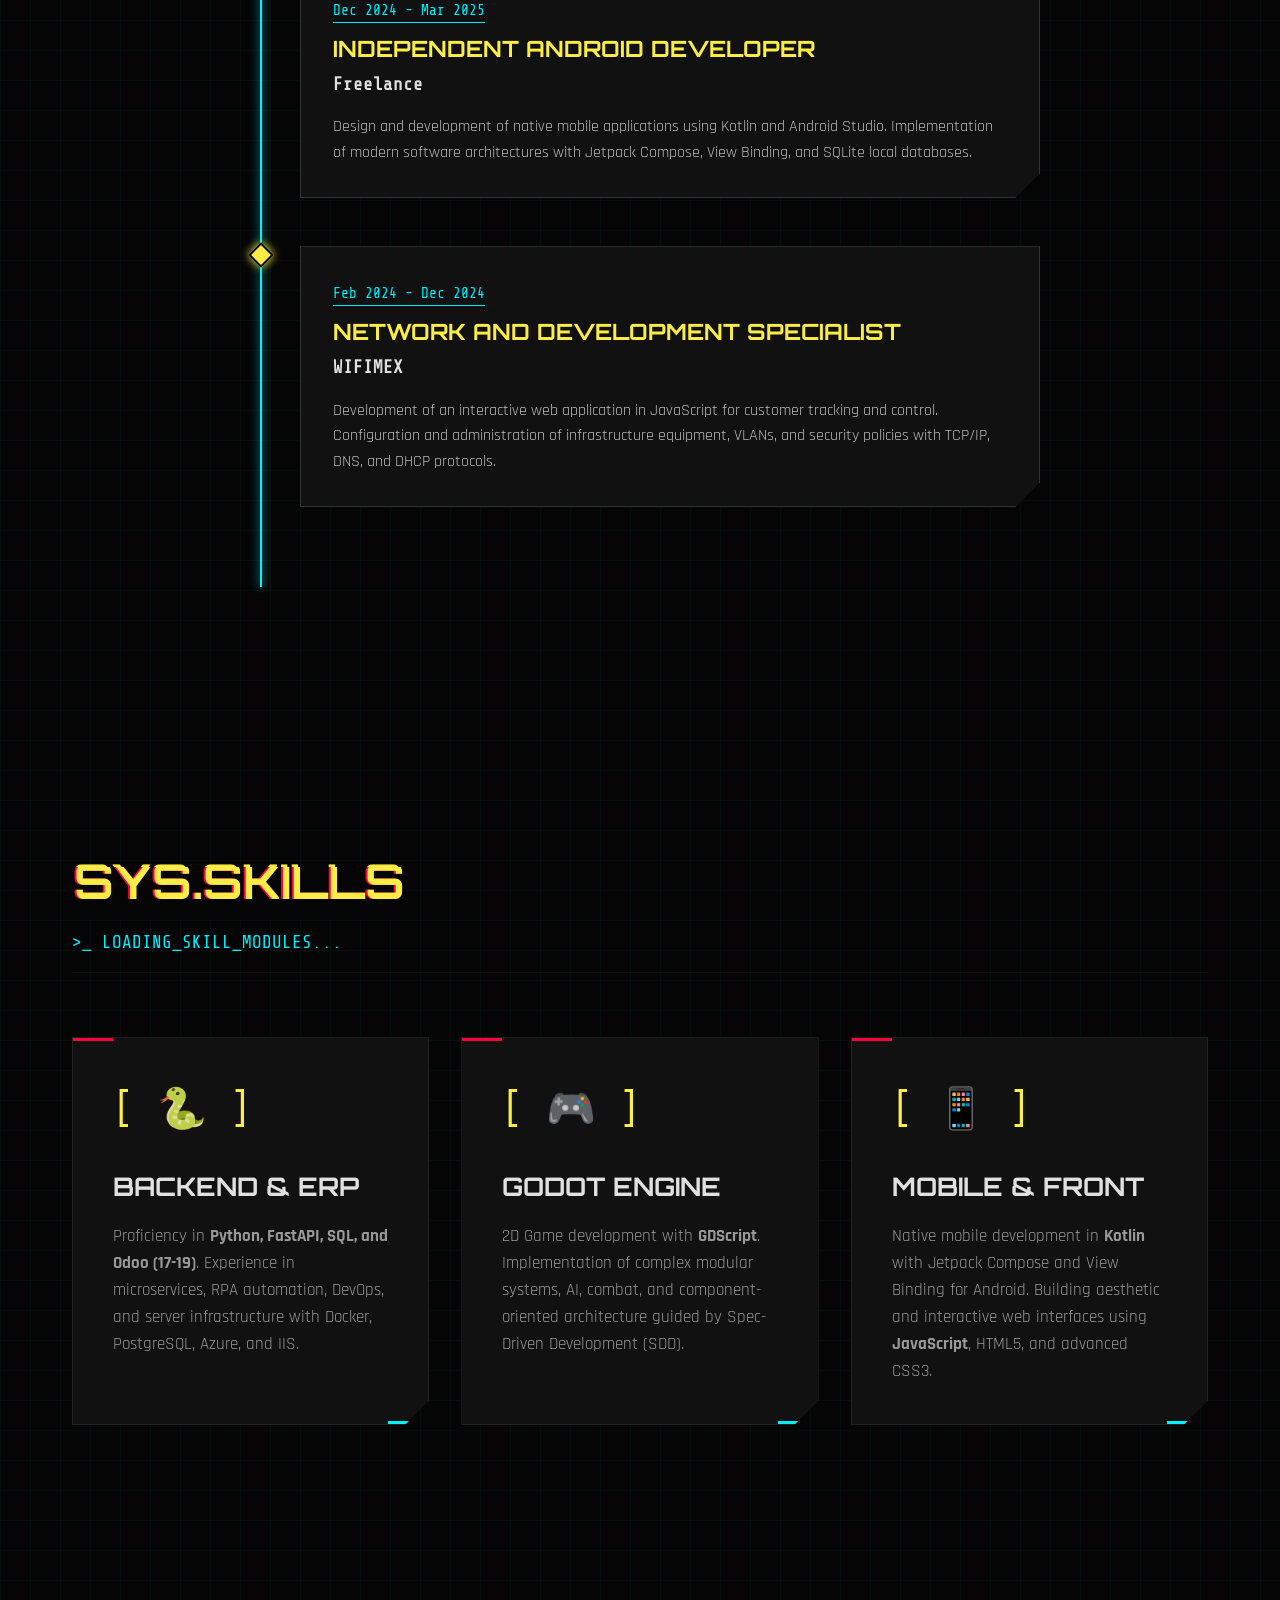
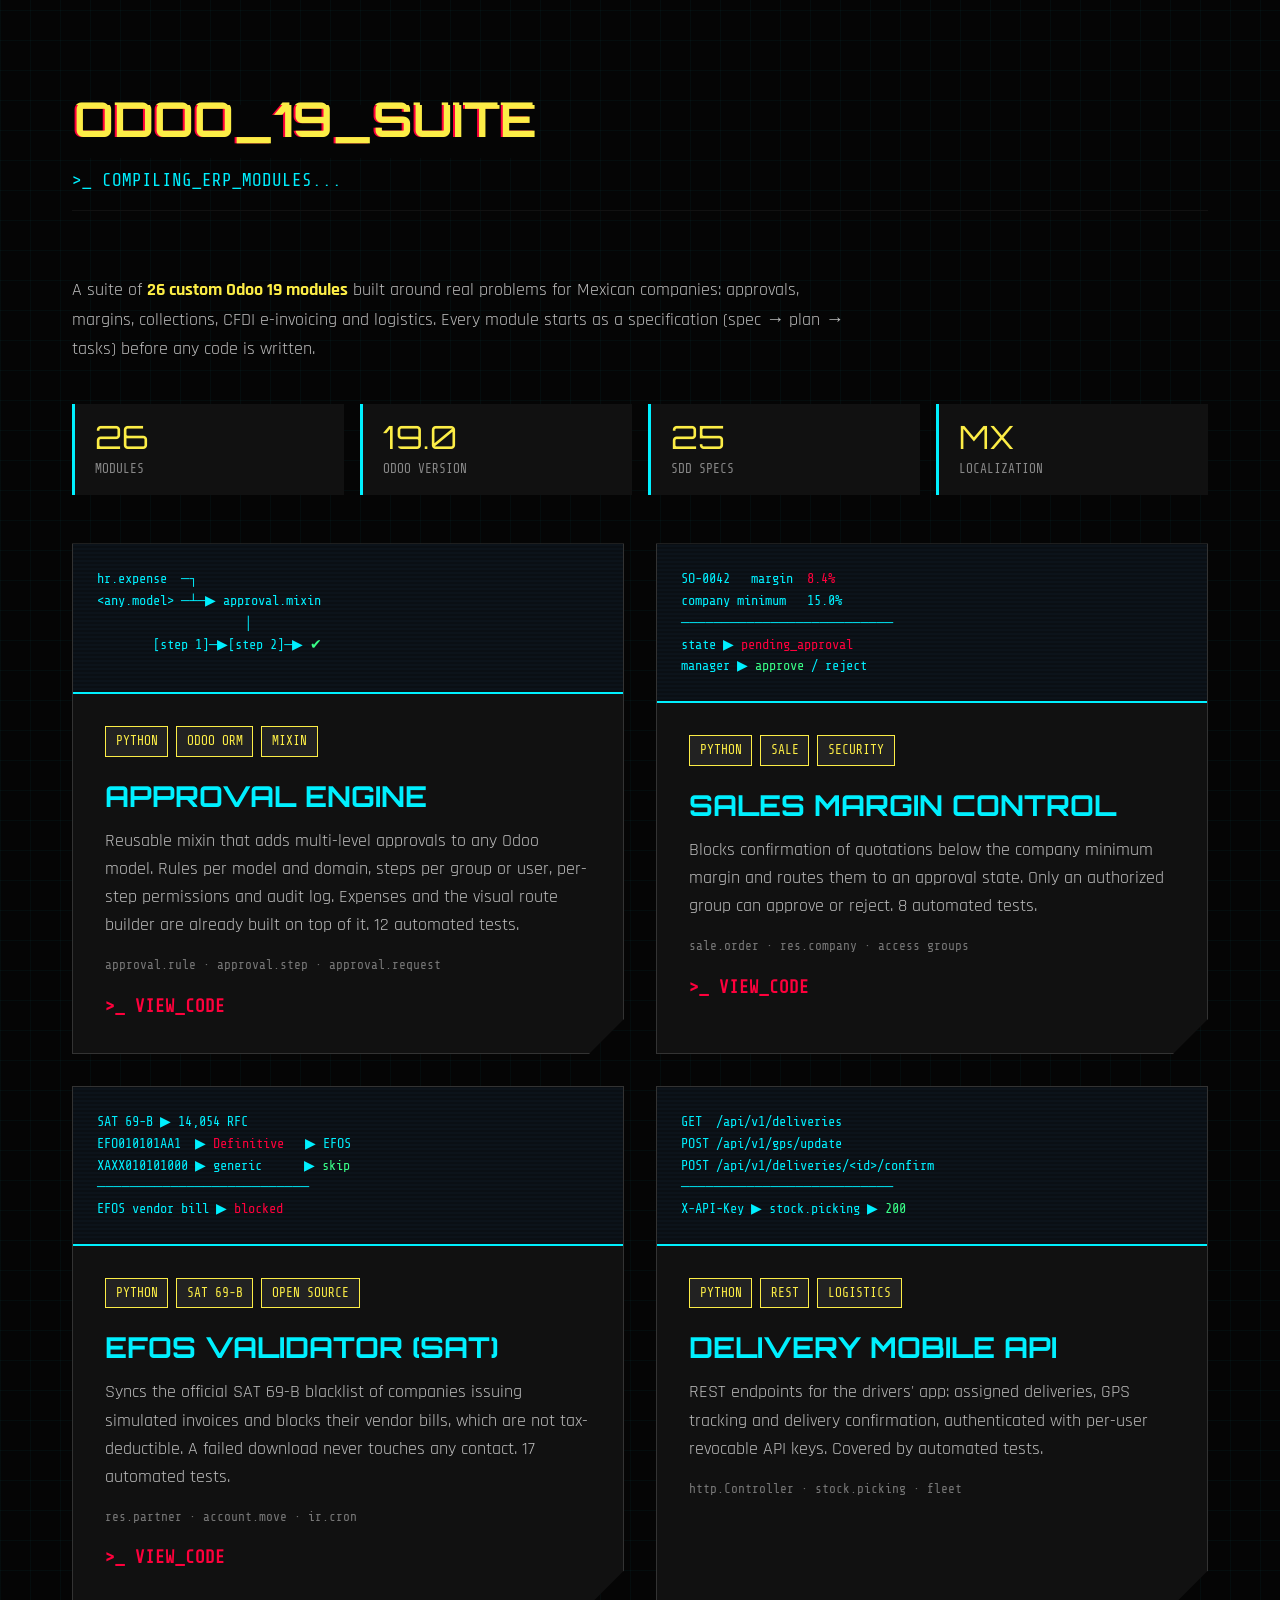
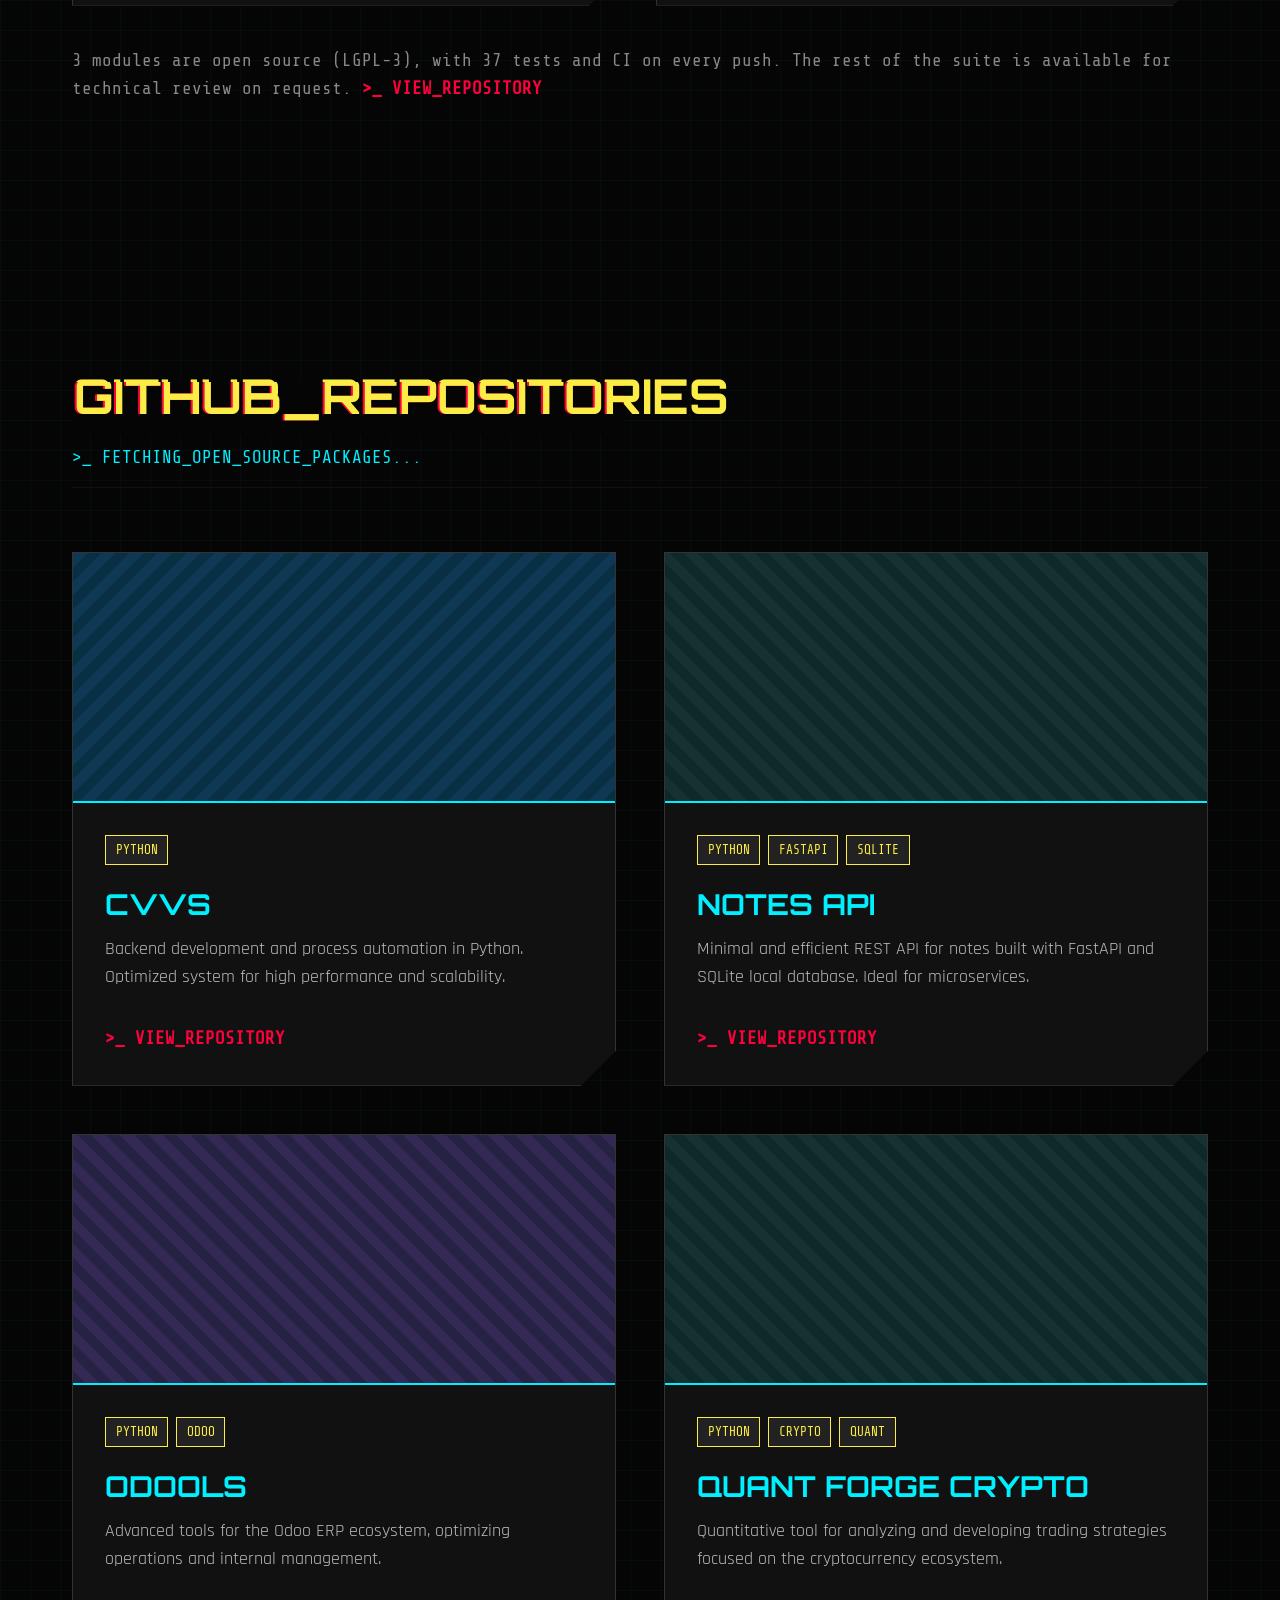
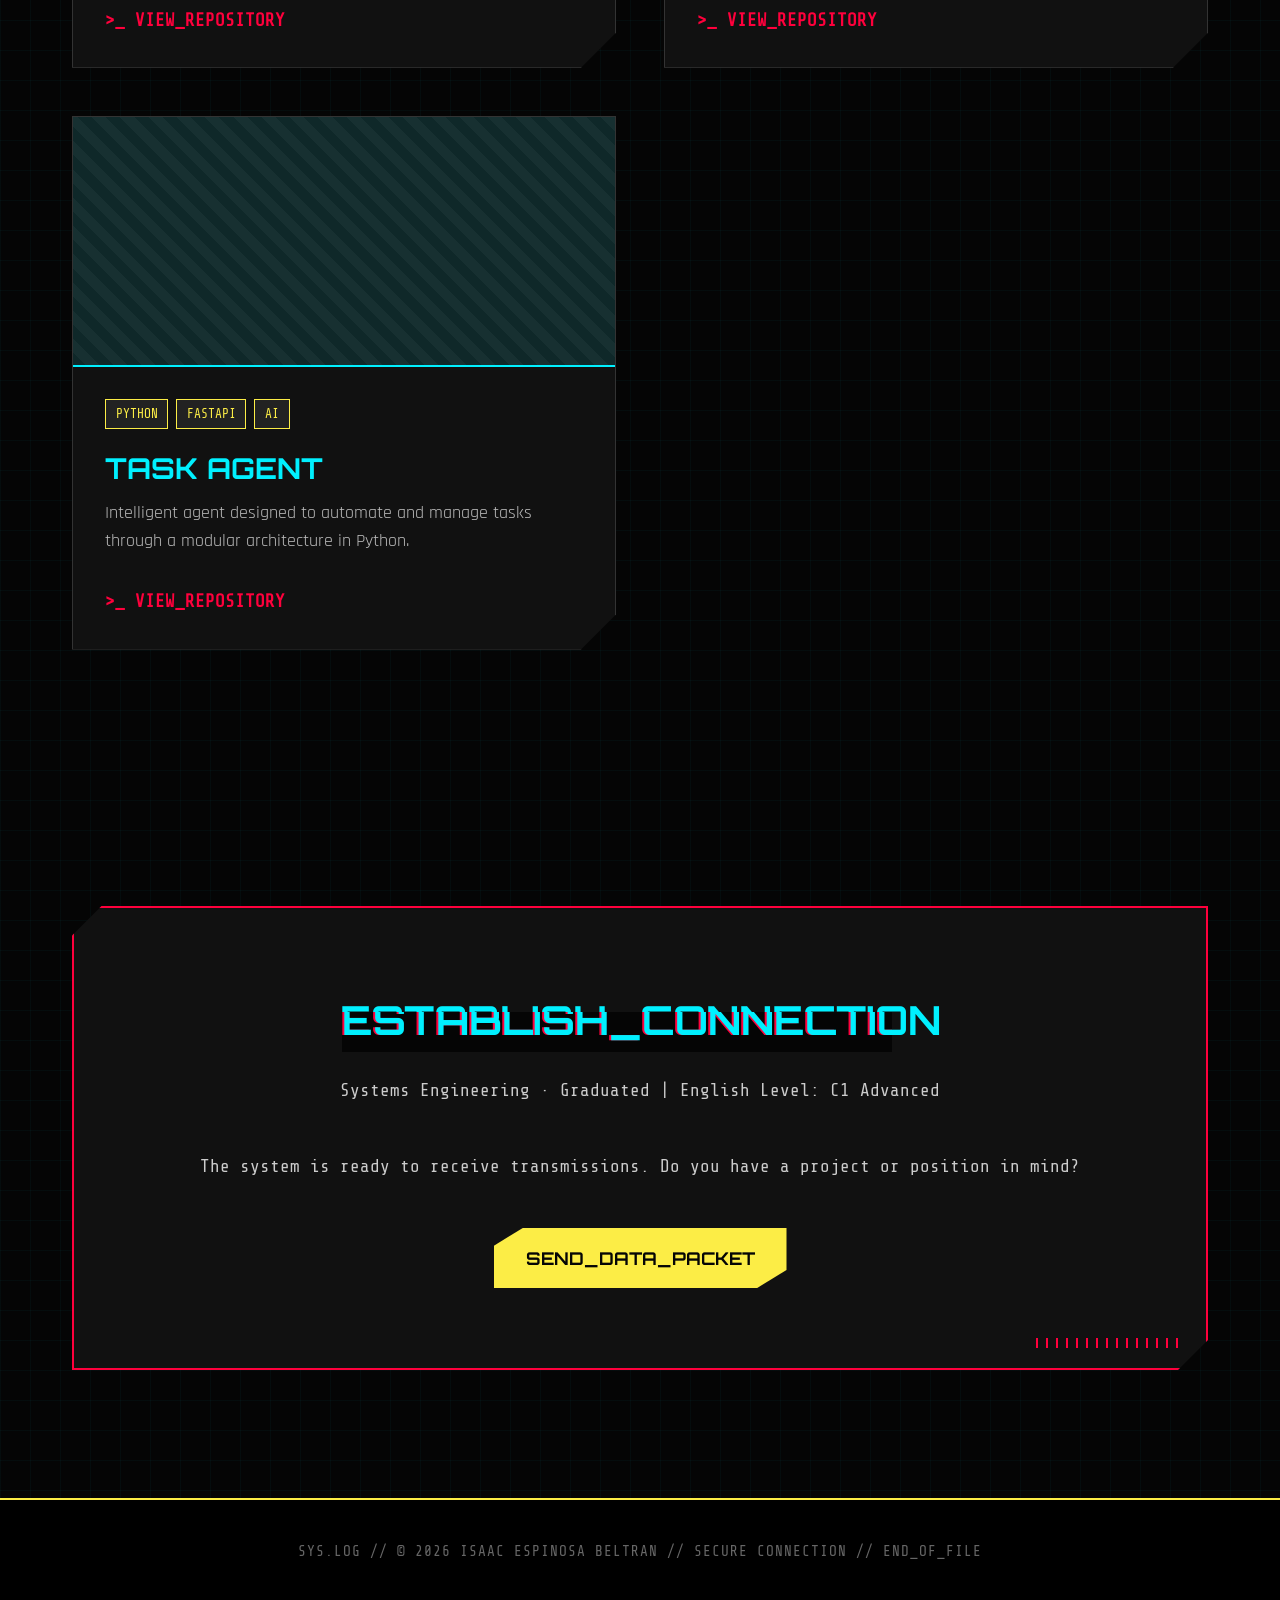
==== commit 80d450be: "Link open-source Odoo addons, add EFOS card, mark degree as graduated - Replace CFDI Validator card " ====
--- a/en.html
+++ b/en.html
@@ -139,8 +139,9 @@
                     <div class="project-info">
                         <div class="project-tags"><span class="tag">PYTHON</span><span class="tag">ODOO ORM</span><span class="tag">MIXIN</span></div>
                         <h3>Approval Engine</h3>
-                        <p>Reusable mixin that adds multi-level approvals to any Odoo model. Rules per model and domain, steps per group or user, full audit log and chatter. Expenses and the visual route builder are already built on top of it.</p>
+                        <p>Reusable mixin that adds multi-level approvals to any Odoo model. Rules per model and domain, steps per group or user, per-step permissions and audit log. Expenses and the visual route builder are already built on top of it. 12 automated tests.</p>
                         <p class="odoo-stack">approval.rule · approval.step · approval.request</p>
+                        <a href="https://github.com/Isaacespd/odoo19-mx-addons/tree/main/base_approval_engine" target="_blank" rel="noopener" class="project-link">&gt;_ VIEW_CODE</a>
                     </div>
                 </article>
                 <article class="odoo-card fade-in" style="transition-delay: 0.1s;">
@@ -152,21 +153,23 @@
                     <div class="project-info">
                         <div class="project-tags"><span class="tag">PYTHON</span><span class="tag">SALE</span><span class="tag">SECURITY</span></div>
                         <h3>Sales Margin Control</h3>
-                        <p>Blocks confirmation of quotations below the company minimum margin and routes them to an approval state. Only an authorized group can approve or reject. Covered by automated tests.</p>
+                        <p>Blocks confirmation of quotations below the company minimum margin and routes them to an approval state. Only an authorized group can approve or reject. 8 automated tests.</p>
                         <p class="odoo-stack">sale.order · res.company · access groups</p>
+                        <a href="https://github.com/Isaacespd/odoo19-mx-addons/tree/main/sale_margin_approval" target="_blank" rel="noopener" class="project-link">&gt;_ VIEW_CODE</a>
                     </div>
                 </article>
                 <article class="odoo-card fade-in" style="transition-delay: 0.2s;">
-                    <pre class="odoo-visual" aria-hidden="true">&lt;cfdi:Comprobante Total="..."&gt;
-  &lt;cfdi:Emisor Rfc="..."/&gt;
-  &lt;tfd:TimbreFiscalDigital UUID/&gt;
+                    <pre class="odoo-visual" aria-hidden="true">SAT 69-B ▶ 14,054 RFC
+EFO010101AA1  ▶ <i>Definitive</i>   ▶ EFOS
+XAXX010101000 ▶ generic      ▶ <b>skip</b>
 ──────────────────────────
-CFDI 3.3/4.0 ▶ <b>valid</b> · duplicate ▶ <i>alert</i></pre>
-                    <div class="project-info">
-                        <div class="project-tags"><span class="tag">PYTHON</span><span class="tag">XML</span><span class="tag">SAT</span></div>
-                        <h3>CFDI Validator</h3>
-                        <p>Parses CFDI 3.3 and 4.0 XML (Mexican e-invoices), extracts issuer/receiver RFC, totals and stamp UUID, and flags unstamped or duplicate invoices before they reach accounting.</p>
-                        <p class="odoo-stack">cfdi.document · xml.etree · mail.thread</p>
+EFOS vendor bill ▶ <i>blocked</i></pre>
+                    <div class="project-info">
+                        <div class="project-tags"><span class="tag">PYTHON</span><span class="tag">SAT 69-B</span><span class="tag">OPEN SOURCE</span></div>
+                        <h3>EFOS Validator (SAT)</h3>
+                        <p>Syncs the official SAT 69-B blacklist of companies issuing simulated invoices and blocks their vendor bills, which are not tax-deductible. A failed download never touches any contact. 17 automated tests.</p>
+                        <p class="odoo-stack">res.partner · account.move · ir.cron</p>
+                        <a href="https://github.com/Isaacespd/odoo19-mx-addons/tree/main/l10n_mx_partner_validator" target="_blank" rel="noopener" class="project-link">&gt;_ VIEW_CODE</a>
                     </div>
                 </article>
                 <article class="odoo-card fade-in" style="transition-delay: 0.3s;">
@@ -183,7 +186,7 @@
                     </div>
                 </article>
             </div>
-            <p class="odoo-cta fade-in">Private source: available for technical review on request. <a href="#contacto" class="project-link">&gt;_ REQUEST_DEMO</a></p>
+            <p class="odoo-cta fade-in">3 modules are open source (LGPL-3), with 37 tests and CI on every push. The rest of the suite is available for technical review on request. <a href="https://github.com/Isaacespd/odoo19-mx-addons" target="_blank" rel="noopener" class="project-link">&gt;_ VIEW_REPOSITORY</a></p>
         </section>
 
         <!-- Projects Section -->
@@ -282,7 +285,7 @@
         <section id="contacto" class="section">
             <div class="contact-card fade-in">
                 <h2 class="glitch" data-text="ESTABLISH_CONNECTION">ESTABLISH_CONNECTION</h2>
-                <p>Systems Engineering (Dec 2025) | English Level: C1 Advanced</p>
+                <p>Systems Engineering · Graduated | English Level: C1 Advanced</p>
                 <p>The system is ready to receive transmissions. Do you have a project or position in mind?</p>
                 <a href="mailto:isaacespinosabel@gmail.com" class="btn-cyberpunk">SEND_DATA_PACKET</a>
                 <div class="deco-lines"></div>
--- a/style.css
+++ b/style.css
@@ -770,3 +770,7 @@
         padding: 1rem;
     }
 }
+
+.odoo-card .project-link {
+    margin-top: 1rem;
+}
